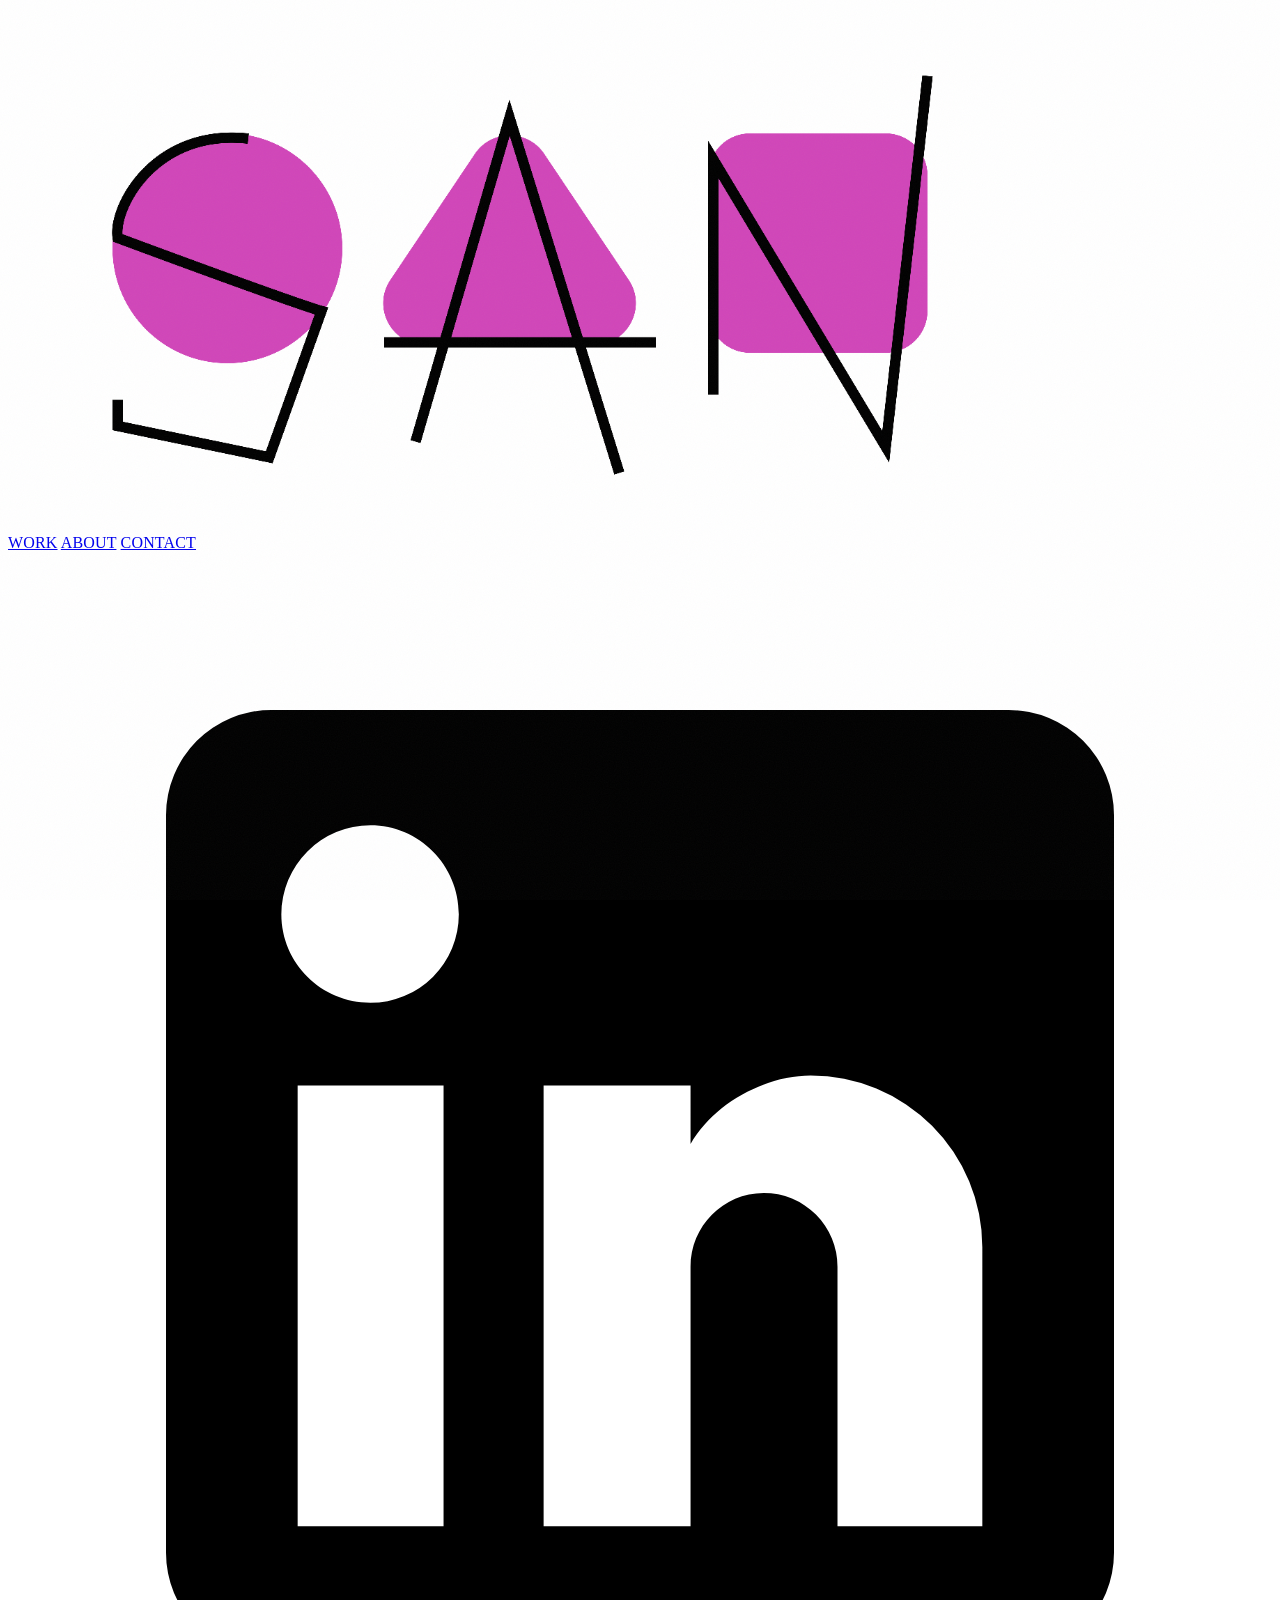
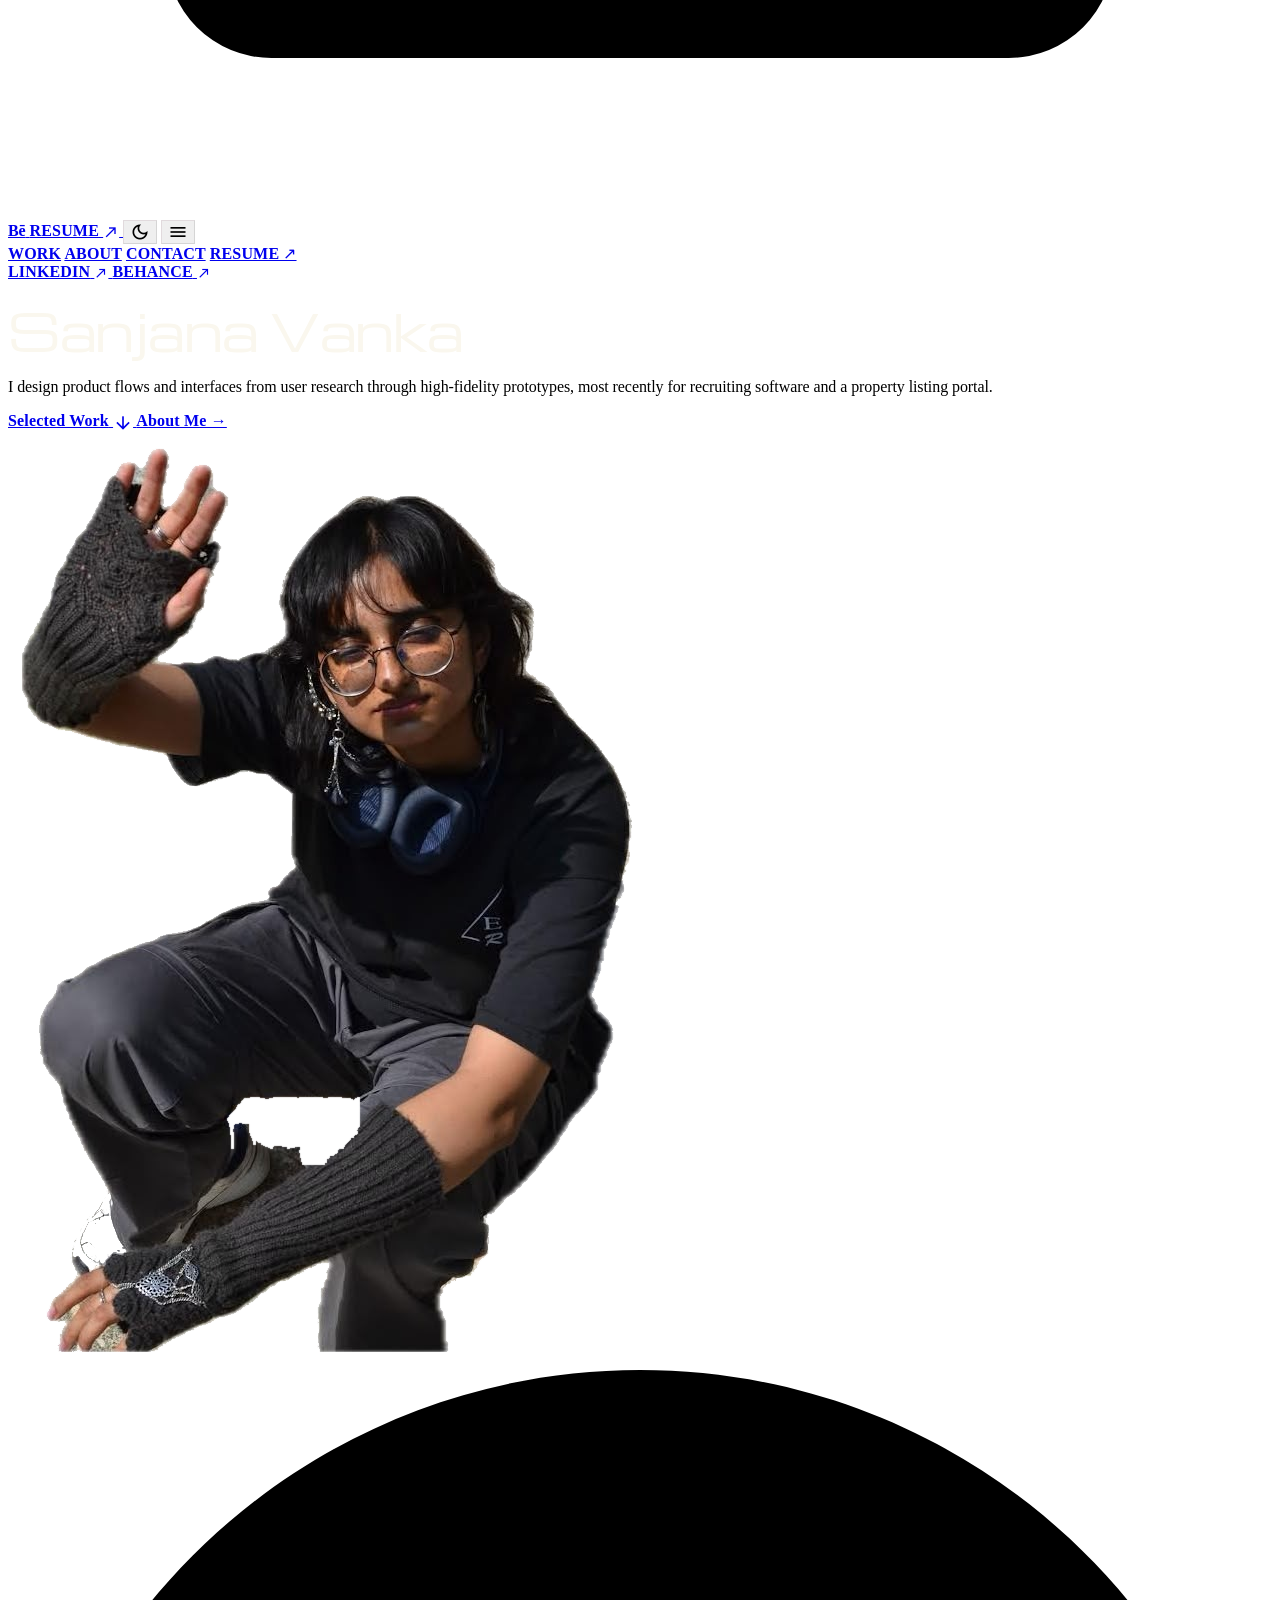
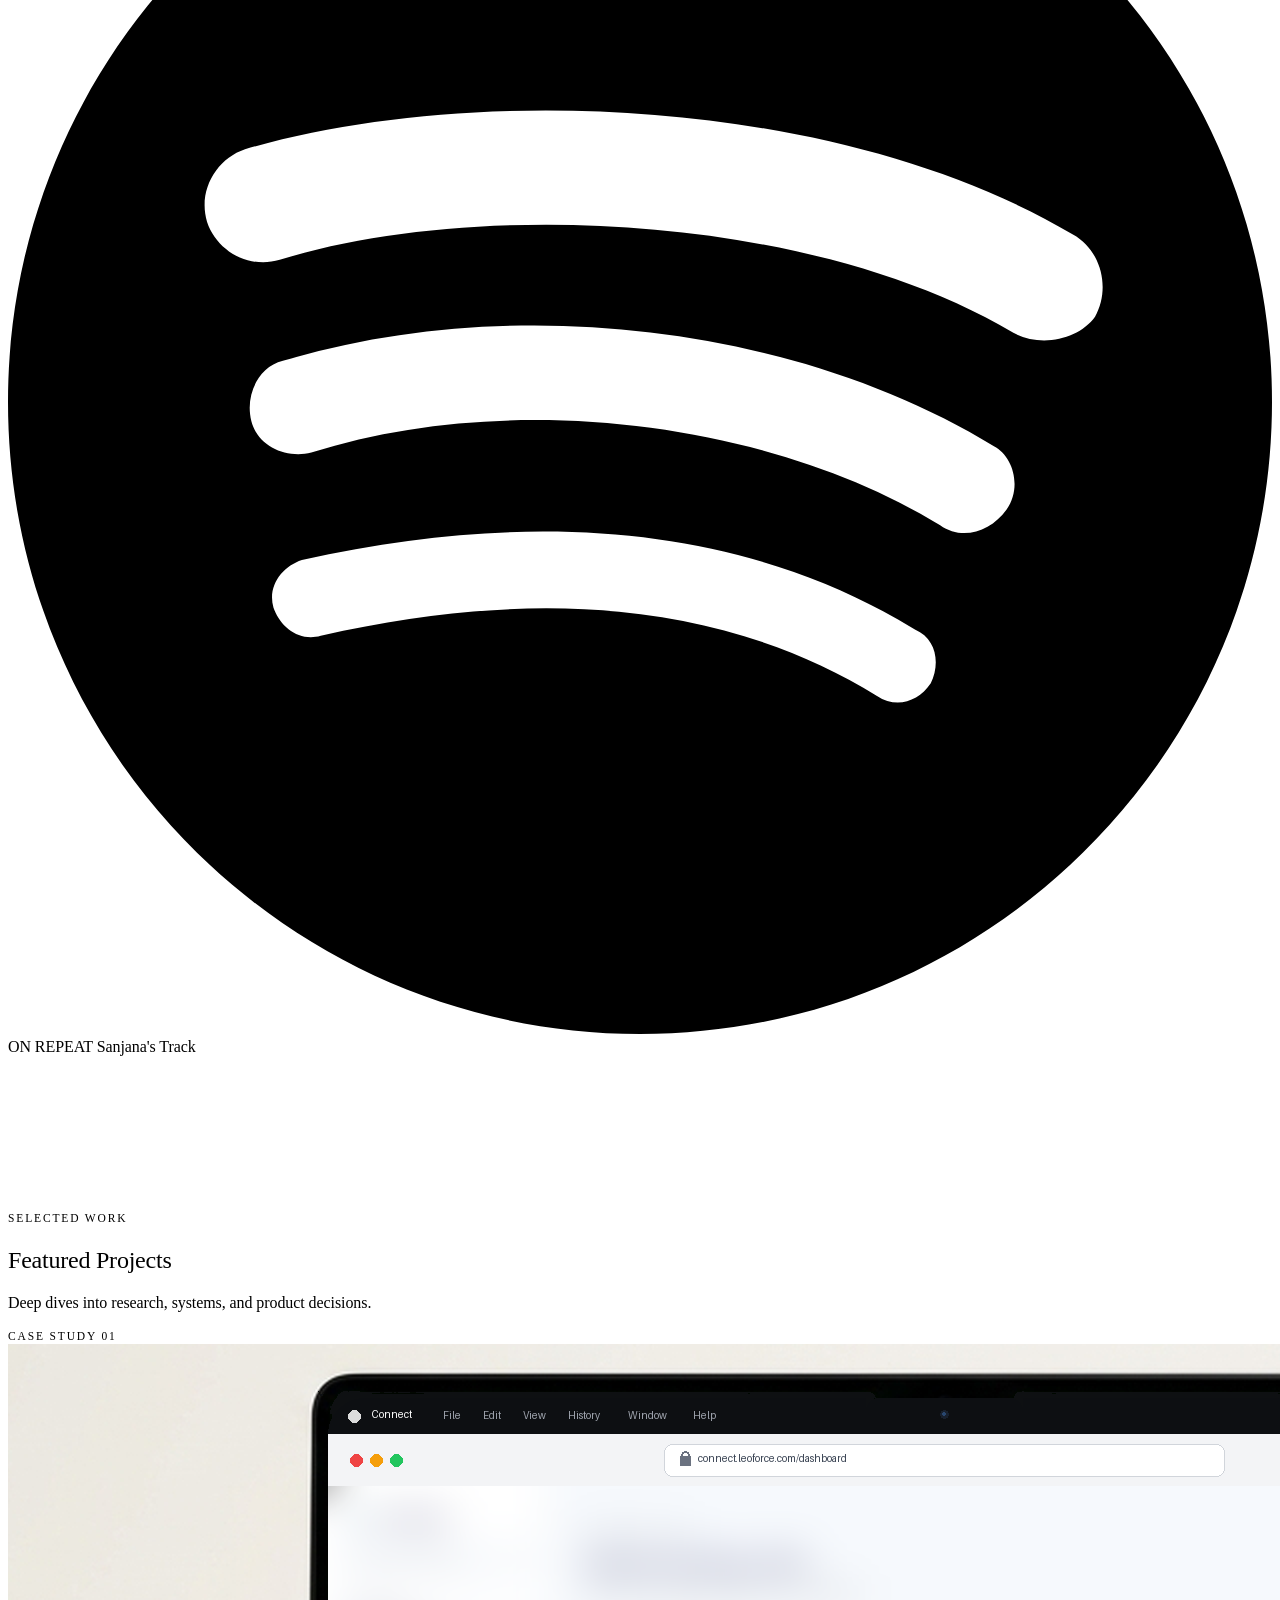
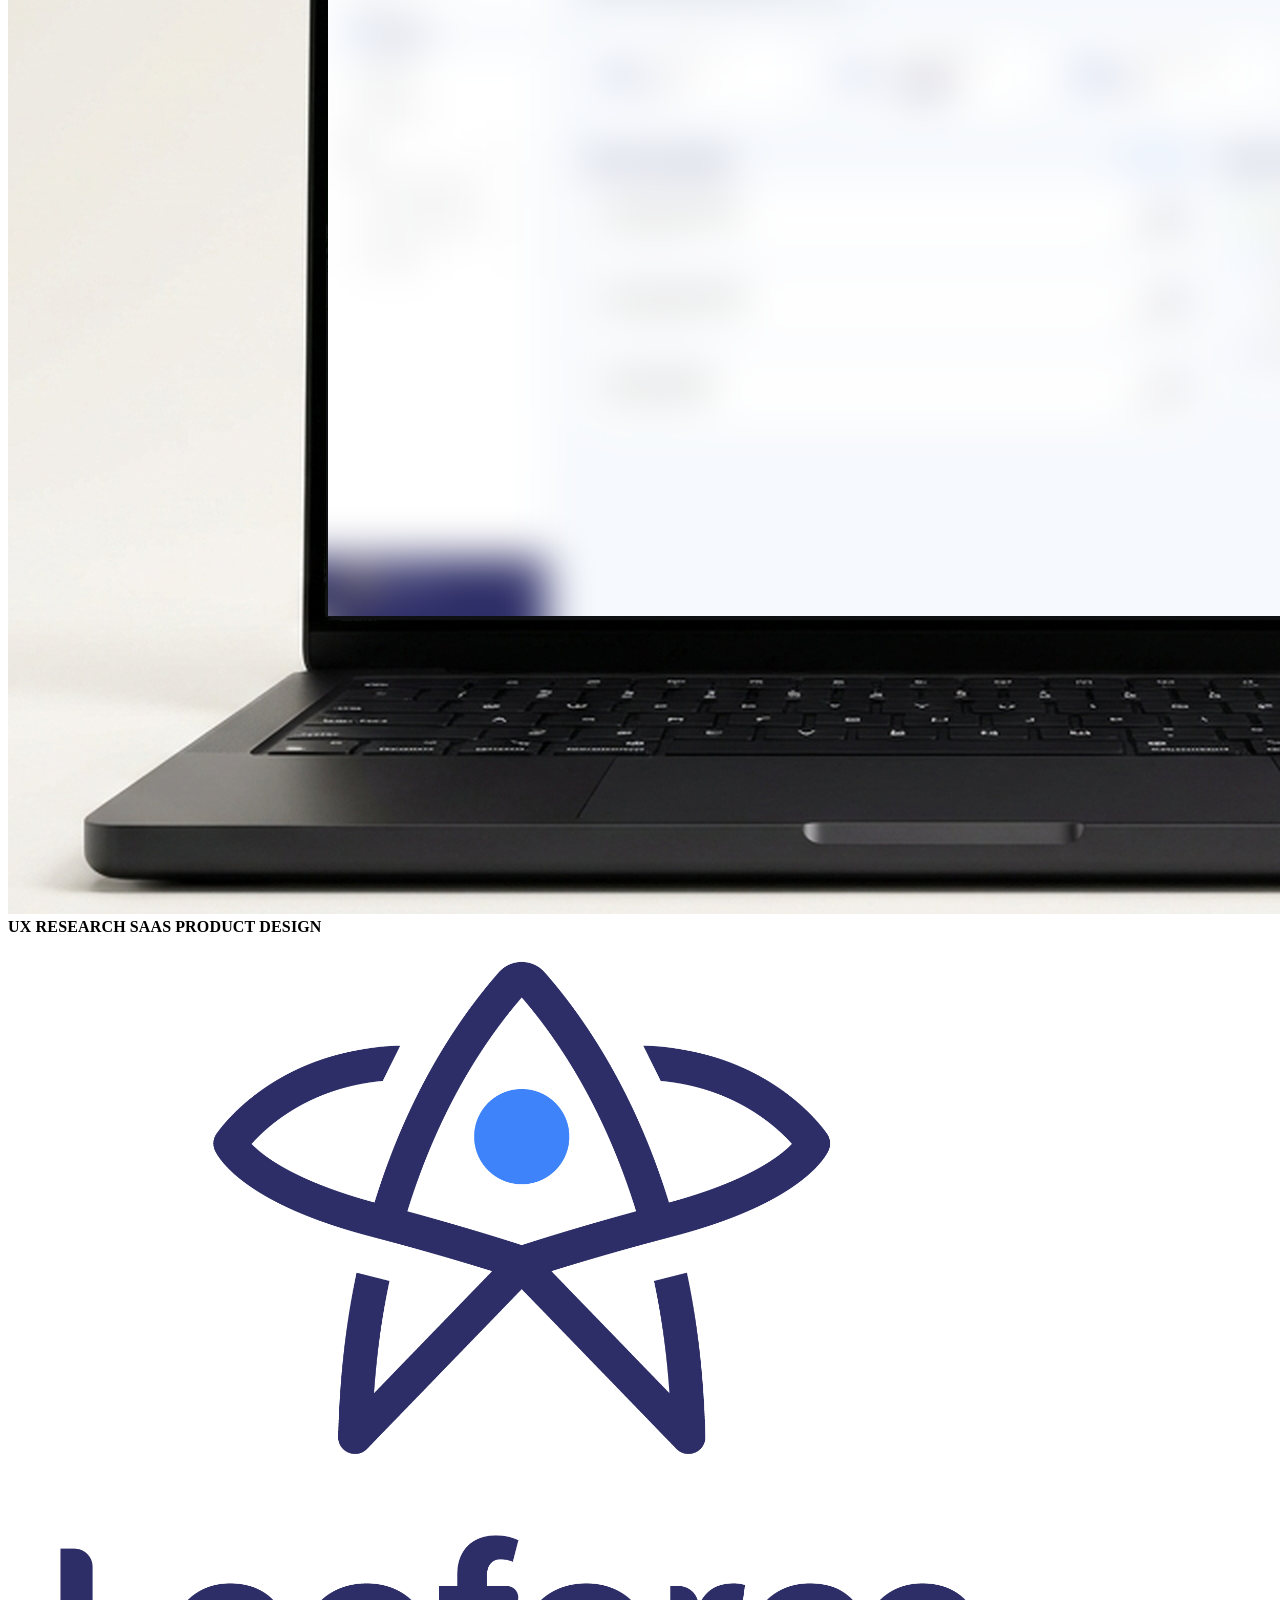
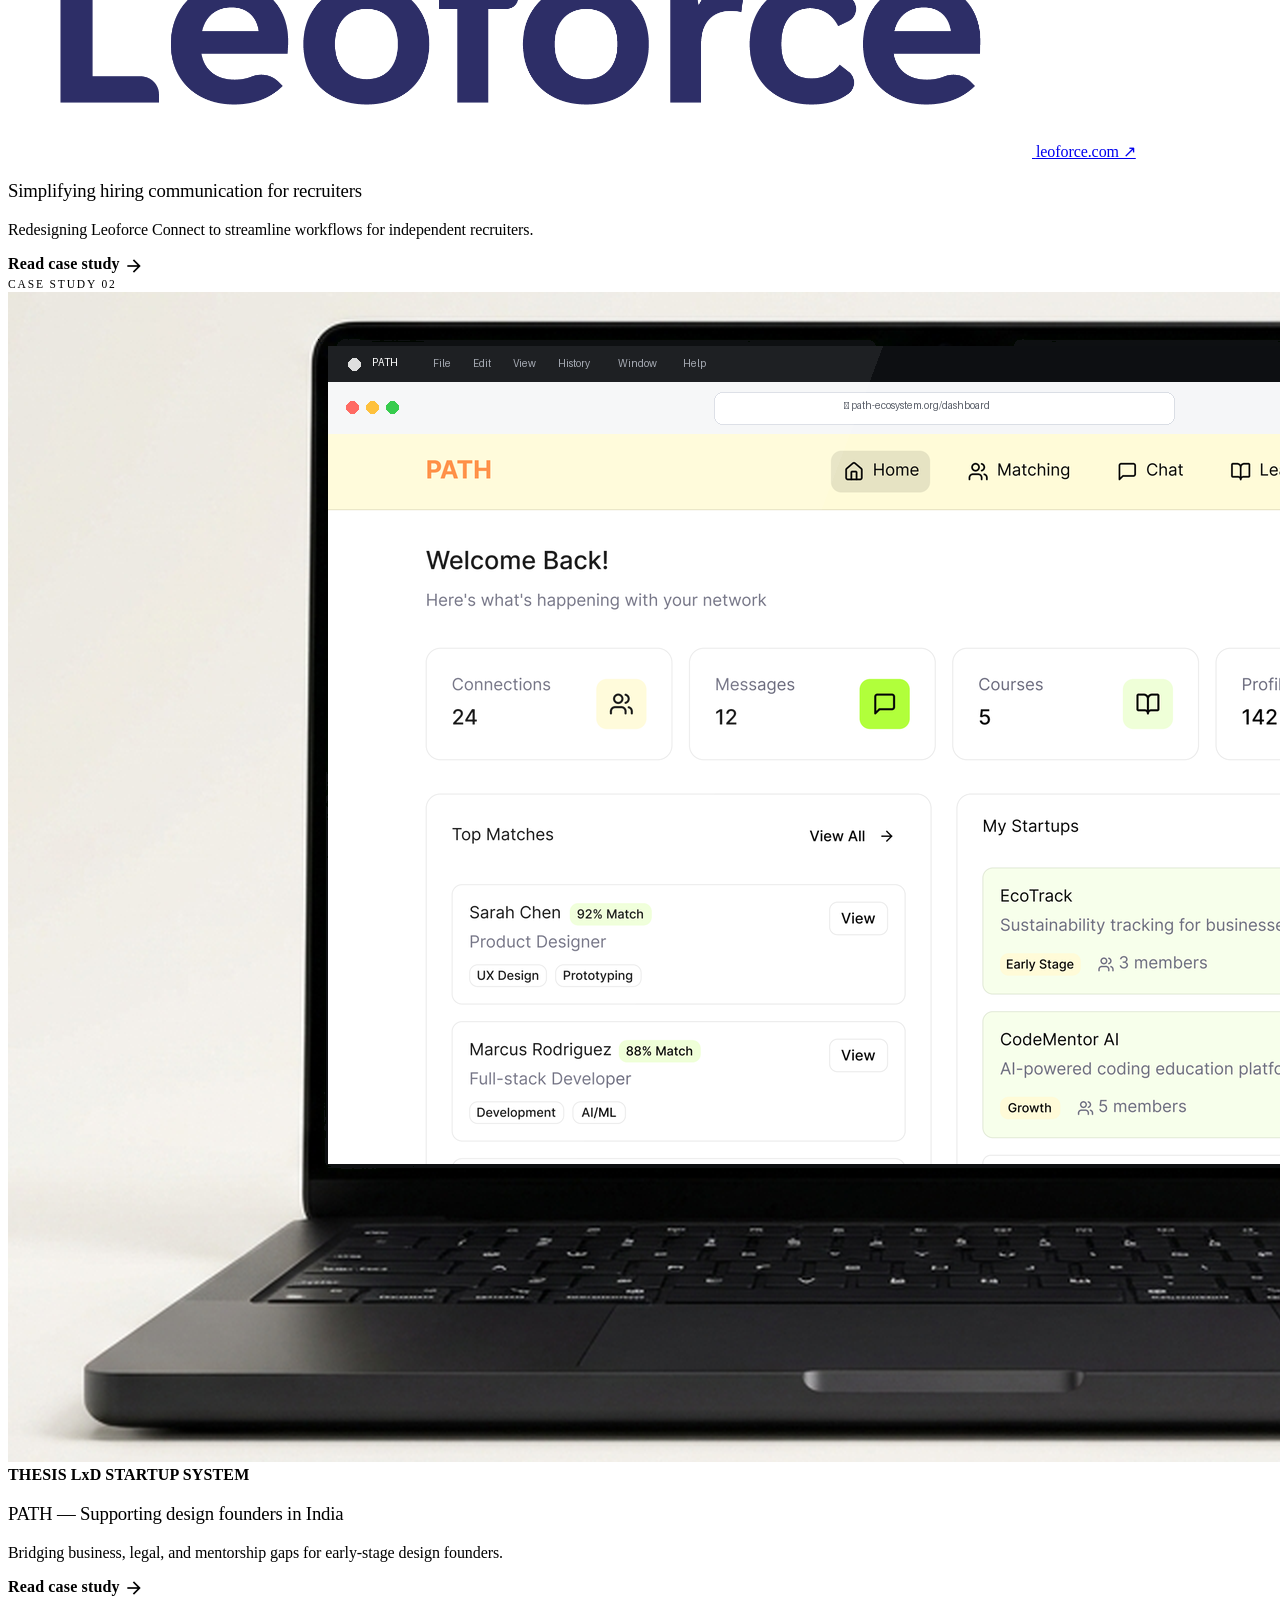
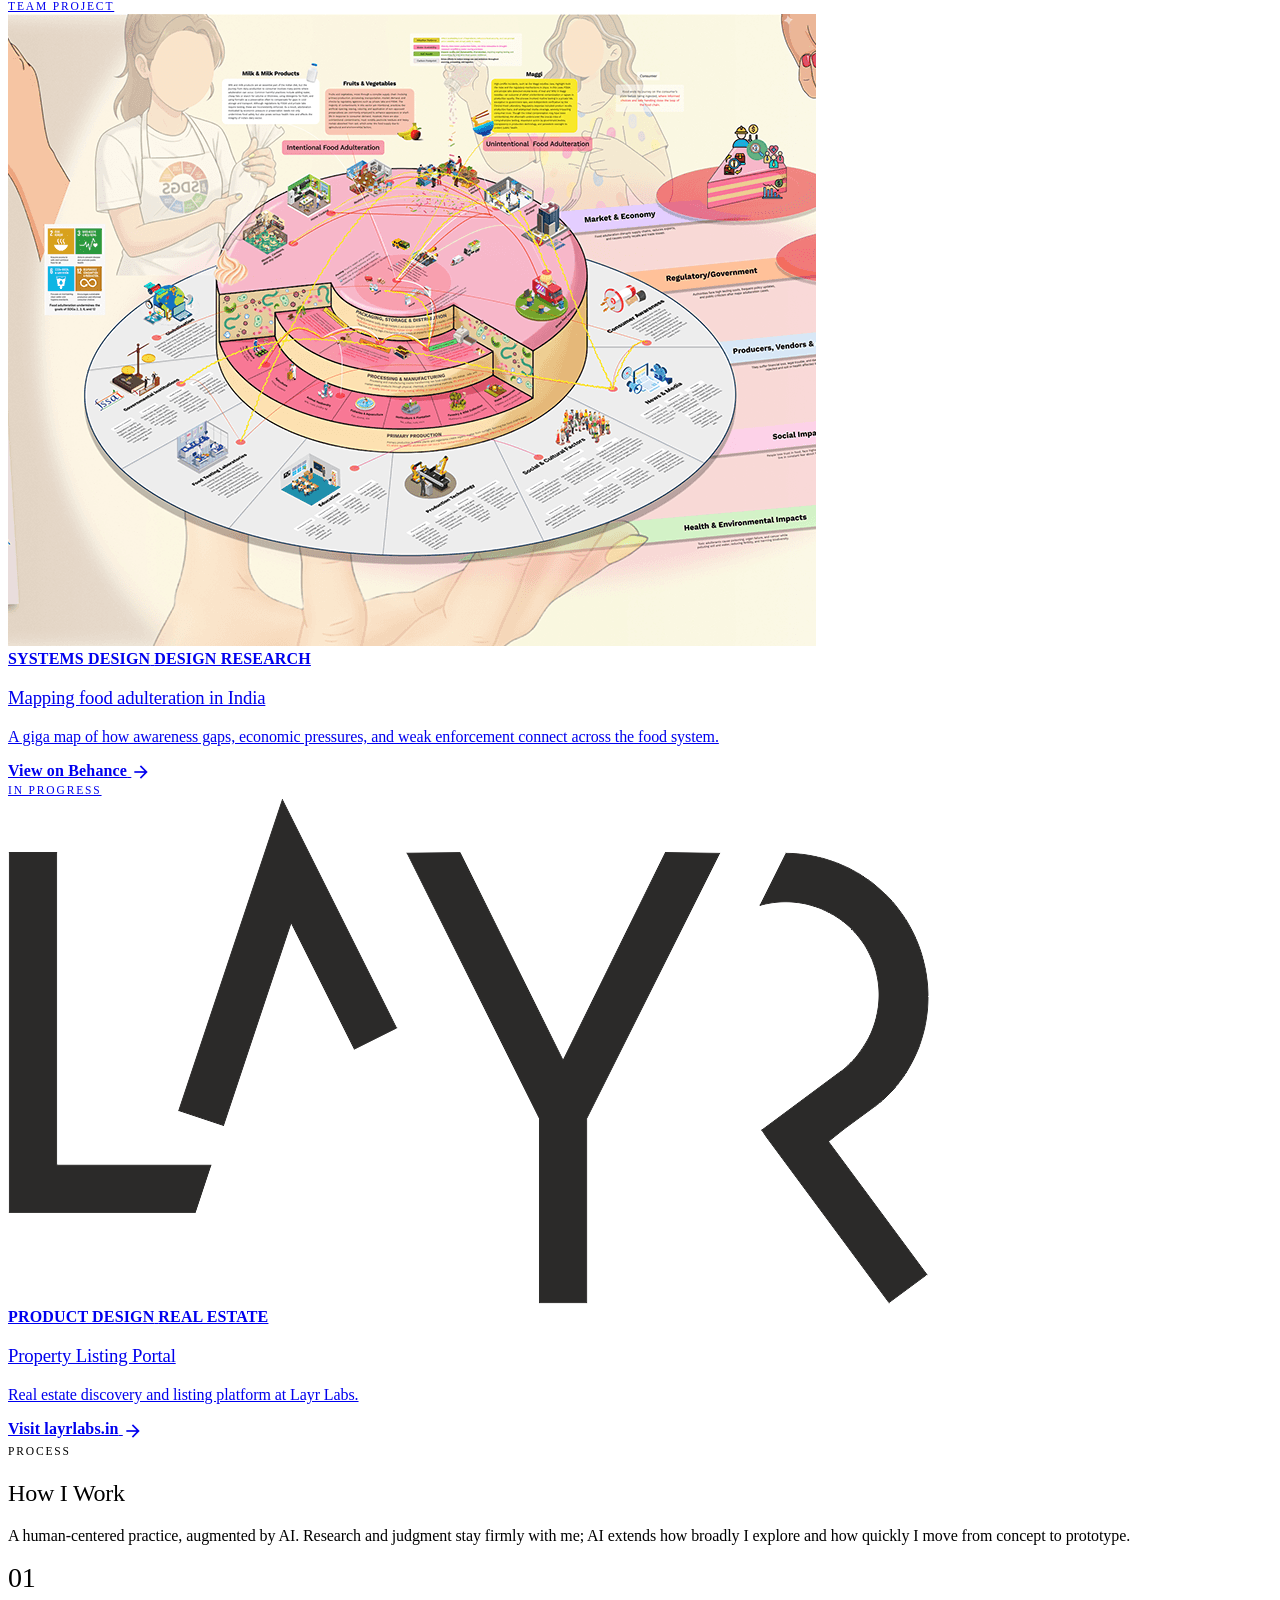
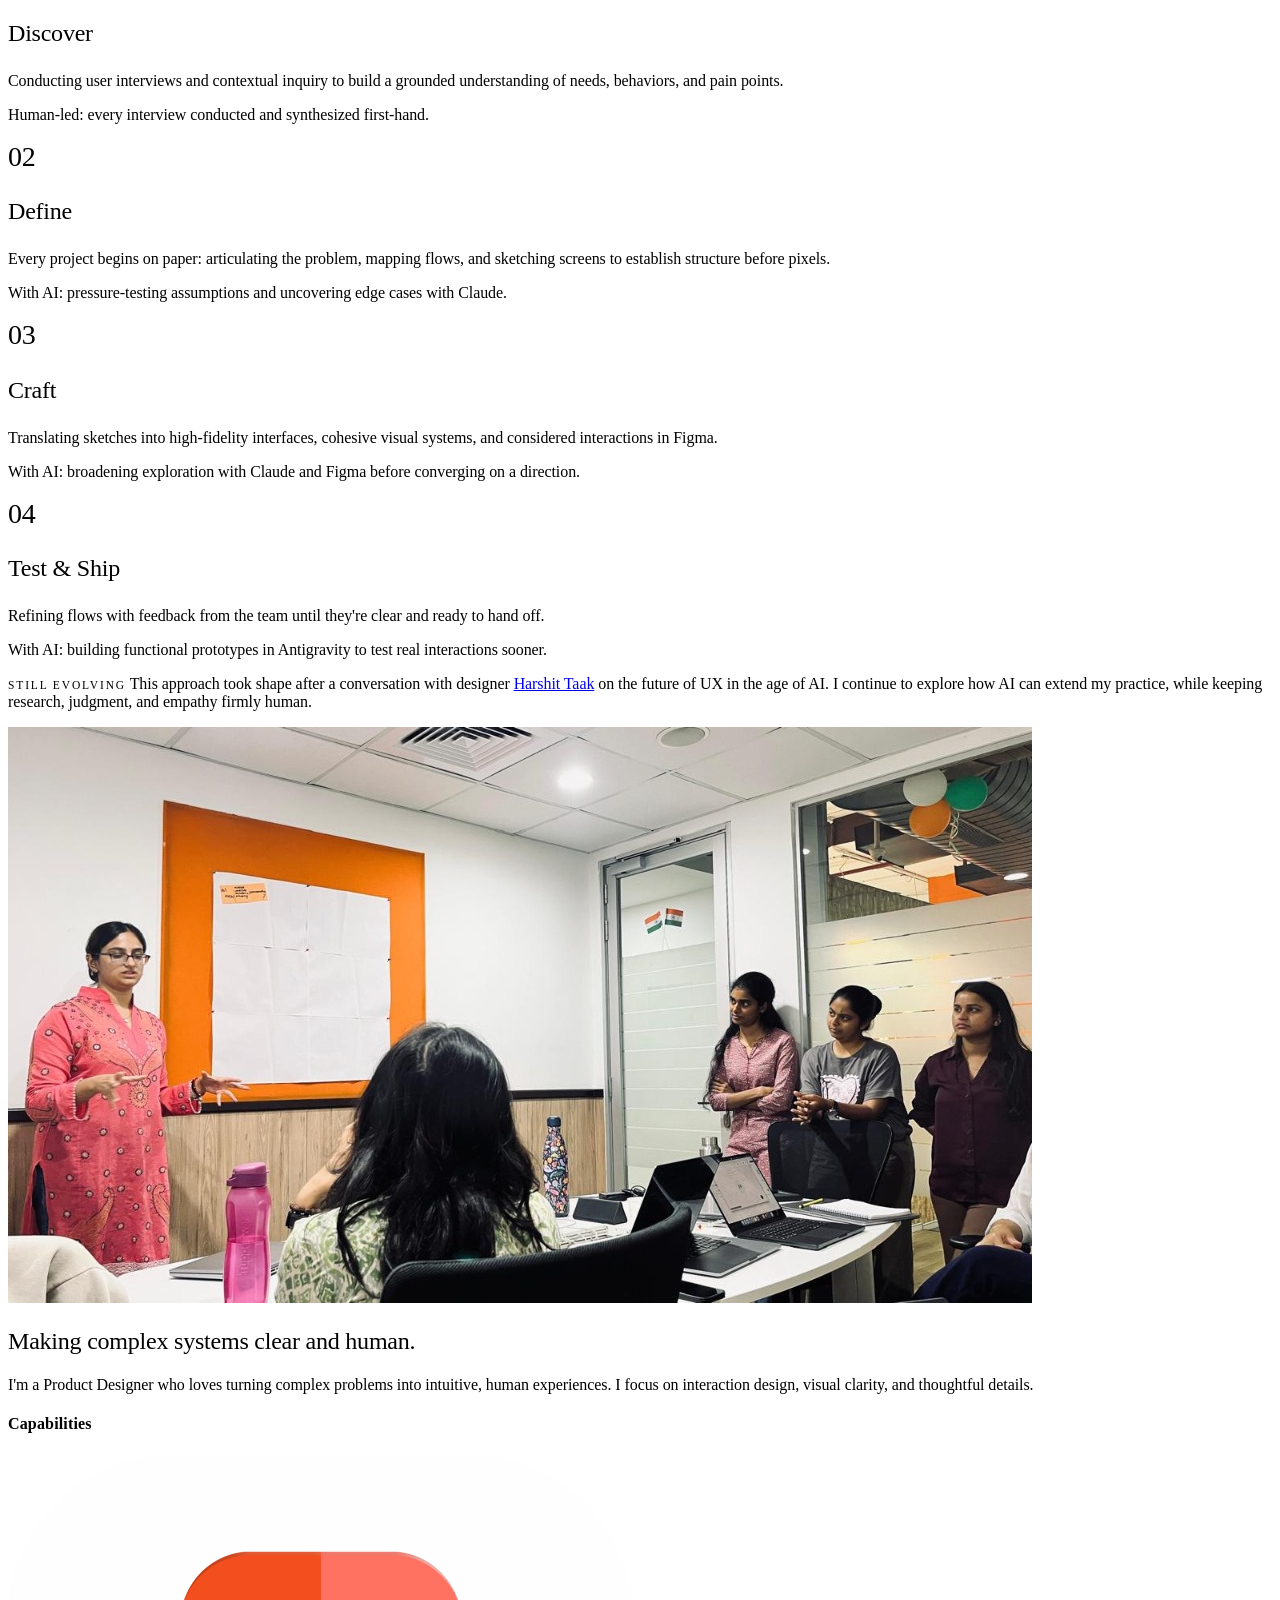
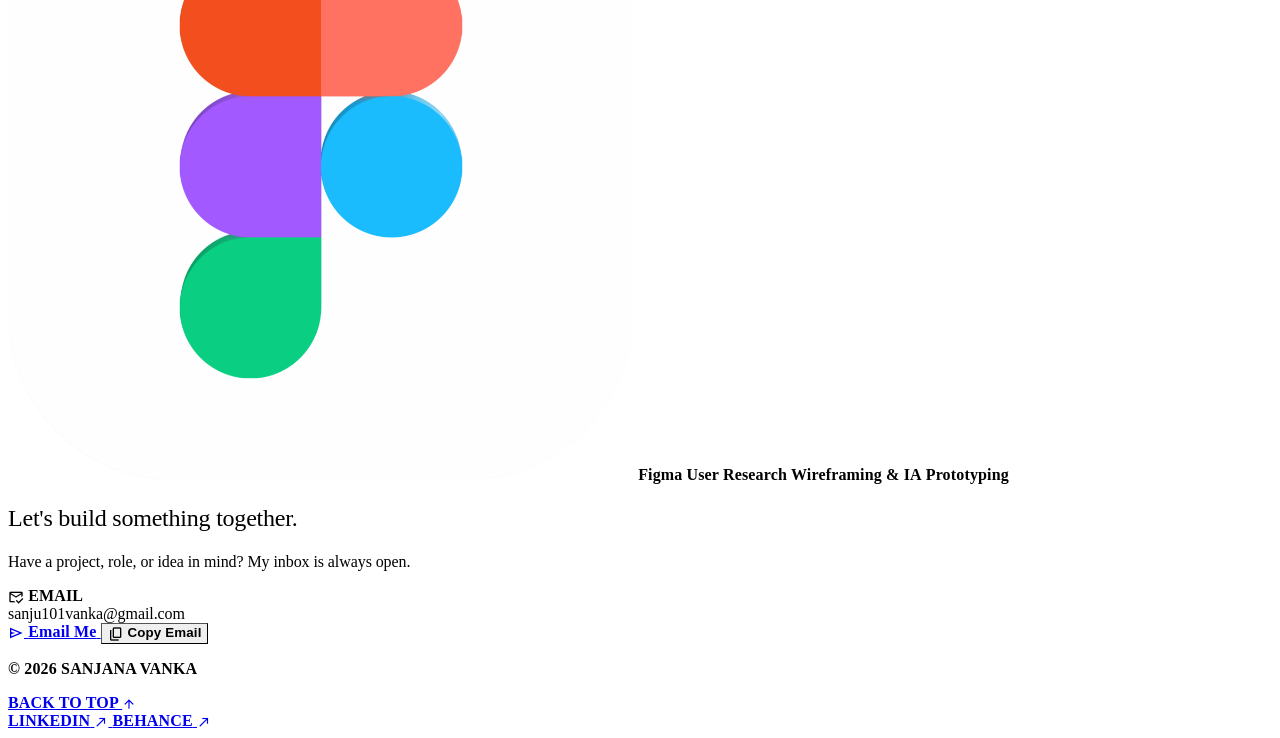
==== index.html @ 9547441b "Publish portfolio Co-Authored-By: Claude Opus 5.5 <noreply@anthropic.com>" ====
<!DOCTYPE html>
<html lang="en" class="scroll-smooth scroll-pt-24">
<head>
    <meta charset="UTF-8">
    <meta name="viewport" content="width=device-width, initial-scale=1.0">
    <title>Sanjana Vanka — UI/UX & Product Design Portfolio</title>
    <meta name="description" content="Creative UI/UX & Product Design portfolio of Sanjana Vanka. Blending human-centered systems, editorial typography, and thoughtful digital experiences.">
    
    <!-- Google Fonts -->
    <link rel="preconnect" href="https://fonts.googleapis.com">
    <link rel="preconnect" href="https://fonts.gstatic.com" crossorigin>
    <link href="https://fonts.googleapis.com/css2?family=Geist:wght@300..700&family=Geist+Mono:wght@400..600&family=Michroma&display=swap" rel="stylesheet">
    
    <!-- Tailwind CSS CDN -->
    <script src="https://cdn.tailwindcss.com"></script>
    <script>
        tailwind.config = {
            darkMode: 'class',
            theme: {
                extend: {
                    fontFamily: {
                        sans: ['Geist', 'system-ui', 'sans-serif'],
                        serif: ['"Michroma"', 'Geist', 'sans-serif'],
                        italicSerif: ['"Michroma"', 'Geist', 'sans-serif'],
                        display: ['Geist', 'system-ui', 'sans-serif'],
                        mono: ['"Geist Mono"', 'ui-monospace', 'monospace'],
                        hand: ['"Geist Mono"', 'ui-monospace', 'monospace'],
                    },
                    colors: {
                        cream: '#FAF7EE',
                        darkBg: '#180B10',
                        peony: '#FAD2E1',
                        burgundy: '#770523',
                        pistachio: '#D0D996',
                        fuchsia: '#D81A67',
                        bloodorange: '#DD4E28',
                        
                        // Semantic Aliases
                        stickypink: '#D81A67',
                        stickyyellow: '#D0D996',
                        stickyblue: '#DD4E28',
                    },
                    boxShadow: {
                        'brutal': '4px 4px 0px 0px rgba(24, 11, 16, 1)',
                        'brutal-lg': '6px 6px 0px 0px rgba(24, 11, 16, 1)',
                        'brutal-pink': '5px 5px 0px 0px #D81A67',
                        'brutal-yellow': '5px 5px 0px 0px #D0D996',
                        'brutal-dark': '4px 4px 0px 0px rgba(250, 247, 238, 0.9)',
                    }
                }
            }
        }
    </script>
    
        <!-- Google Material Design Icons (Material Symbols) -->
    <link rel="stylesheet" href="https://fonts.googleapis.com/css2?family=Material+Symbols+Outlined:opsz,wght,FILL,GRAD@20..48,100..700,0..1,-50..200" />
    <link rel="stylesheet" href="https://fonts.googleapis.com/icon?family=Material+Icons" />
    
    <!-- Custom CSS -->
    <link rel="stylesheet" href="assets/css/styles.css?v=7.2">
</head>
<body class="bg-cream dark:bg-darkBg text-slate-900 dark:text-slate-100 font-sans transition-colors duration-300 antialiased selection:bg-stickypink selection:text-white">

    <!-- Navigation Header -->
    <header class="sticky top-0 z-50 backdrop-blur-md bg-cream/90 dark:bg-darkBg/90 border-b-2 border-slate-900 dark:border-slate-700 transition-all duration-300">
        <div class="max-w-6xl mx-auto px-6 h-20 flex items-center justify-between">
            <a href="index.html" class="group flex items-center gap-3" aria-label="Sanjana Vanka Portfolio Home">
                <div class="h-12 px-3 bg-white border-2 border-slate-900 shadow-brutal dark:shadow-brutal-dark rounded-xl flex items-center justify-center transition-transform">
                    <img src="assets/images/logo.png" alt="SAN Logo — Sanjana Vanka" class="h-8 w-auto object-contain">
                </div>
            </a>

            <nav class="hidden md:flex items-center gap-8 font-display font-semibold text-sm tracking-wide">
                <a href="#work" class="nav-link hover:text-stickypink transition-colors">WORK</a>
                <a href="#about" class="nav-link hover:text-stickypink transition-colors">ABOUT</a>
                <a href="#contact" class="nav-link hover:text-stickypink transition-colors">CONTACT</a>
            </nav>

            <div class="flex items-center gap-2.5">
                <!-- Social Links -->
                <a href="https://www.linkedin.com/in/sanjana-vanka/" target="_blank" rel="noopener noreferrer" aria-label="Sanjana Vanka LinkedIn" class="w-10 h-10 rounded-xl bg-white dark:bg-slate-800 border-2 border-slate-900 dark:border-slate-700 shadow-brutal dark:shadow-brutal-dark hover:translate-x-0.5 hover:translate-y-0.5 hover:bg-[#0077b5] hover:text-white dark:hover:bg-[#0077b5] dark:hover:text-white transition-all flex items-center justify-center shrink-0" title="LinkedIn Profile">
                    <svg class="w-4 h-4 fill-current" viewBox="0 0 24 24"><path d="M19 3a2 2 0 0 1 2 2v14a2 2 0 0 1-2 2H5a2 2 0 0 1-2-2V5a2 2 0 0 1 2-2h14m-.5 15.5v-5.3a3.26 3.26 0 0 0-3.26-3.26c-.85 0-1.84.52-2.28 1.3v-1.11h-2.79v8.37h2.79v-4.93c0-.77.62-1.4 1.39-1.4a1.4 1.4 0 0 1 1.4 1.4v4.93h2.75M6.88 8.56a1.68 1.68 0 0 0 1.68-1.68c0-.93-.75-1.69-1.68-1.69a1.69 1.69 0 0 0-1.69 1.69c0 .93.76 1.68 1.69 1.68m1.39 9.94v-8.37H5.5v8.37h2.77z"/></svg>
                </a>
                <a href="https://www.behance.net/sanjanavanka1" target="_blank" rel="noopener noreferrer" aria-label="Sanjana Vanka Behance" class="w-10 h-10 rounded-xl bg-white dark:bg-slate-800 border-2 border-slate-900 dark:border-slate-700 shadow-brutal dark:shadow-brutal-dark hover:translate-x-0.5 hover:translate-y-0.5 hover:bg-[#1769ff] hover:text-white dark:hover:bg-[#1769ff] dark:hover:text-white transition-all flex items-center justify-center font-extrabold text-xs leading-none shrink-0" title="Behance Profile">
                    <span class="font-sans font-extrabold text-xs">Bē</span>
                </a>

                <!-- Resume PDF Button -->
                <a href="assets/docs/Sanjana_Vanka_Resume.pdf" target="_blank" rel="noopener noreferrer" class="hidden sm:inline-flex items-center gap-2 px-5 py-2.5 rounded-xl bg-stickypink text-slate-950 font-display font-bold text-sm border-2 border-slate-900 shadow-brutal hover:translate-x-0.5 hover:translate-y-0.5 transition-all">
                    <span>RESUME</span>
                    <span class="material-symbols-outlined w-4 h-4">north_east</span>
                </a>

                <!-- Theme Toggle (Rightmost, Moon Only) -->
                <button id="theme-toggle" aria-label="Toggle dark mode" class="w-10 h-10 rounded-xl bg-white dark:bg-slate-800 border-2 border-slate-900 dark:border-slate-700 shadow-brutal dark:shadow-brutal-dark hover:translate-x-0.5 hover:translate-y-0.5 transition-all flex items-center justify-center shrink-0">
                    <span class="material-symbols-outlined w-5 h-5">dark_mode</span>
                </button>

                <!-- Mobile Menu Button -->
                <button id="mobile-menu-toggle" aria-label="Open navigation menu" class="md:hidden p-2.5 rounded-xl bg-slate-100 dark:bg-slate-800 border-2 border-slate-900">
                    <span class="material-symbols-outlined w-5 h-5">menu</span>
                </button>
            </div>
        </div>

        <!-- Mobile Navigation Menu -->
        <div id="mobile-menu" class="hidden md:hidden border-b-2 border-slate-900 bg-cream dark:bg-darkBg px-6 py-4 space-y-3 font-display font-bold">
            <a href="#work" class="block py-2 hover:text-stickypink">WORK</a>
            <a href="#about" class="block py-2 hover:text-stickypink">ABOUT</a>
            <a href="#contact" class="block py-2 hover:text-stickypink">CONTACT</a>
            <a href="assets/docs/Sanjana_Vanka_Resume.pdf" target="_blank" rel="noopener noreferrer" class="block py-2 text-stickypink hover:underline">RESUME ↗</a>
            <div class="pt-3 border-t border-slate-300 dark:border-slate-700 flex items-center gap-4 text-xs">
                <a href="https://www.linkedin.com/in/sanjana-vanka/" target="_blank" rel="noopener noreferrer" class="hover:text-stickypink flex items-center gap-1">
                    <span>LINKEDIN</span>
                    <span class="material-symbols-outlined w-3.5 h-3.5">north_east</span>
                </a>
                <a href="https://www.behance.net/sanjanavanka1" target="_blank" rel="noopener noreferrer" class="hover:text-stickypink flex items-center gap-1">
                    <span>BEHANCE</span>
                    <span class="material-symbols-outlined w-3.5 h-3.5">north_east</span>
                </a>
            </div>
        </div>
    </header>

    <!-- Editorial Poster Hero Section (Side-by-Side Asymmetric Layout) -->
    <section class="relative bg-black text-[#FAF7EE] overflow-hidden min-h-[720px] lg:min-h-[800px] flex flex-col justify-between py-8 px-6 border-b-2 border-slate-900 shadow-2xl selection:bg-stickypink selection:text-white">
        
        <!-- Subtle Halftone Dot Pattern Background -->
        <div class="absolute inset-0 opacity-15 pointer-events-none bg-[radial-gradient(#FAF7EE_1.5px,transparent_1.5px)] [background-size:16px_16px]"></div>

        <!-- Main Content Grid (Left: Title + Description + CTAs | Right: Sanjana's Photo Cutout) -->
        <div class="max-w-6xl mx-auto w-full my-auto z-10 py-8 grid grid-cols-1 lg:grid-cols-12 gap-8 items-center">
            
            <!-- Left Column: Title + Description + Buttons (7 Cols) -->
            <div class="lg:col-span-7 space-y-5 text-left">
                
                <!-- Headline: Sanjana Vanka · Product Designer -->
                <h1 class="space-y-1 sm:space-y-2">
                    <span class="block hero-name">
                        Sanjana Vanka
                    </span>
                    <span class="block hero-role">
                        Product Designer
                    </span>
                </h1>

                <!-- Description Subtitle Below Title -->
                <p class="font-sans text-lg sm:text-xl md:text-2xl text-[#FAF7EE] font-normal leading-snug tracking-tight max-w-xl drop-shadow-md pt-1">
                    I design product flows and interfaces from user research through high-fidelity prototypes, most recently for recruiting software and a property listing portal.
                </p>

                <!-- Action Buttons -->
                <div class="pt-3 flex flex-wrap items-center gap-4">
                    <a href="#work" class="inline-flex items-center gap-2.5 px-7 py-3.5 rounded-xl bg-stickypink text-slate-950 font-display font-extrabold text-sm sm:text-base border-2 border-white shadow-brutal hover:bg-white transition-all hover:translate-x-0.5 hover:translate-y-0.5">
                        <span>Selected Work</span>
                        <span class="material-symbols-outlined w-5 h-5">arrow_downward</span>
                    </a>
                    <a href="#about" class="inline-flex items-center gap-2 px-7 py-3.5 rounded-xl bg-white text-slate-950 font-display font-extrabold text-sm sm:text-base border-2 border-white shadow-brutal hover:bg-stickyyellow transition-all hover:translate-x-0.5 hover:translate-y-0.5">
                        <span>About Me →</span>
                    </a>
                </div>
            </div>

            <!-- Right Column: Sanjana Photo Cutout & Spotify Badge (5 Cols) -->
            <div class="lg:col-span-5 relative flex items-center justify-center lg:justify-end">
                <!-- Sanjana Photo Cutout on the Right Side -->
                <div class="relative group">
                    <img src="assets/images/sanjana-cutout.png?v=2" alt="Sanjana Vanka" class="h-[340px] sm:h-[440px] md:h-[500px] lg:h-[540px] w-auto object-contain drop-shadow-[0_25px_60px_rgba(0,0,0,0.95)] group-hover:scale-105 transition-transform duration-500">
                    
                    <!-- Floating Interactive Spotify Embed Player -->
                    <div class="absolute -bottom-6 left-1/2 -translate-x-1/2 sm:translate-x-0 sm:-left-6 lg:-left-10 sm:bottom-0 z-30 w-[290px] sm:w-[330px] rounded-2xl bg-[#121212]/95 border-2 border-slate-900 shadow-brutal-dark backdrop-blur-md transform transition-all duration-300 overflow-hidden">
                        <div class="flex items-center justify-between px-3 py-1.5 bg-[#181818] border-b border-slate-800 text-[11px] font-mono">
                            <span class="flex items-center gap-1.5 text-[#1DB954] font-bold">
                                <svg class="w-3.5 h-3.5 fill-current" viewBox="0 0 24 24">
                                    <path d="M12 0C5.376 0 0 5.376 0 12s5.376 12 12 12 12-5.376 12-12S18.624 0 12 0zm5.521 17.34c-.24.359-.66.48-1.021.24-2.82-1.74-6.36-2.101-10.561-1.141-.418.122-.779-.179-.899-.539-.12-.421.18-.78.54-.9 4.56-1.021 8.52-.6 11.64 1.32.42.18.48.66.301 1.02zm1.44-3.3c-.301.42-.841.6-1.262.3-3.239-1.98-8.159-2.58-11.939-1.38-.479.12-1.02-.12-1.14-.6-.12-.48.12-1.021.6-1.141 C9.6 9.9 15 10.561 18.72 12.84c.361.181.54.78.241 1.2zm.12-3.36C15.24 8.4 8.82 8.16 5.16 9.301c-.6.18-1.2-.18-1.38-.72-.18-.6.18-1.2.72-1.38 4.26-1.26 11.28-1.02 15.72 1.62.54.3.72 1.02.42 1.56-.3.42-1.02.6-1.56.3z"/>
                                </svg>
                                ON REPEAT
                            </span>
                            <span class="text-[10px] text-slate-400 font-sans font-medium">Sanjana's Track</span>
                        </div>
                        <iframe style="border-radius:0 0 14px 14px; display:block;" src="https://open.spotify.com/embed/track/1ChulFMnwxoD74Me8eX2TU?utm_source=generator&theme=0" width="100%" height="152" frameBorder="0" allowfullscreen="" allow="autoplay; clipboard-write; encrypted-media; fullscreen; picture-in-picture" loading="lazy"></iframe>
                    </div>
                </div>
            </div>

        </div>

    </section>

    <!-- Featured Case Studies Showcase -->
    <section id="work" class="py-24 lg:py-32 px-6 max-w-6xl mx-auto">
        
        <div class="flex flex-col md:flex-row md:items-end justify-between mb-16 gap-6 border-b-2 border-slate-900 dark:border-slate-700 pb-8">
            <div>
                <span class="font-hand text-2xl text-stickypink font-bold tracking-wide block">Selected Work</span>
                <h2 class="font-serif text-4xl sm:text-5xl font-bold text-slate-900 dark:text-white mt-1">Featured Projects</h2>
            </div>
            <p class="text-slate-600 dark:text-slate-400 font-medium text-sm max-w-md">
                Deep dives into research, systems, and product decisions.
            </p>
        </div>

        <div class="grid grid-cols-1 lg:grid-cols-2 gap-10">
            
            <!-- Case Study 01 Card -->
            <article onclick="handleCaseStudyCardClick(event, 'case-studies/case-study-1.html')" onkeydown="if((event.key==='Enter'||event.key===' ')&&!event.target.closest('a, button')){event.preventDefault(); window.location.href='case-studies/case-study-1.html';}" role="link" tabindex="0" class="group bg-white dark:bg-slate-900 rounded-3xl overflow-hidden border-2 border-slate-900 shadow-brutal-lg dark:shadow-brutal-dark hover:-translate-y-1 hover:border-stickypink hover:shadow-brutal-pink dark:hover:shadow-brutal-pink transition-all duration-300 flex flex-col relative cursor-pointer focus:outline-none focus:ring-4 focus:ring-stickypink">
                
                <!-- Sticky Badge Decorator -->
                <div class="absolute top-4 right-4 z-10 bg-stickypink text-slate-950 font-hand font-bold text-base px-3 py-1 rounded-md border-2 border-slate-900 shadow-brutal">
                    Case Study 01
                </div>

                <div class="relative aspect-[16/10] bg-slate-100 dark:bg-slate-950 border-b-2 border-slate-900 overflow-hidden">
                    <img src="assets/images/connect-laptop-mockup.png?v=3" alt="Leoforce Connect 2.0 Dashboard Interface on MacBook Pro" class="w-full h-full object-cover object-top group-hover:scale-105 transition-transform duration-500">
                </div>

                <div class="p-8 flex-1 flex flex-col justify-between">
                    <div>
                        <div class="flex flex-wrap items-center justify-between gap-2 mb-5">
                            <div class="flex flex-wrap gap-2">
                                <span class="px-3 py-1 rounded-md text-xs font-display font-bold bg-slate-100 dark:bg-slate-800 border border-slate-900 text-slate-900 dark:text-white">UX RESEARCH</span>
                                <span class="px-3 py-1 rounded-md text-xs font-display font-bold bg-stickyyellow border border-slate-900 text-slate-950">SAAS</span>
                                <span class="px-3 py-1 rounded-md text-xs font-display font-bold bg-stickyblue border border-slate-900 text-slate-950">PRODUCT DESIGN</span>
                            </div>
                            <a href="https://leoforce.com" target="_blank" rel="noopener noreferrer" class="inline-flex items-center gap-1.5 px-2.5 py-1 bg-white dark:bg-slate-800 rounded-lg border border-slate-300 dark:border-slate-700 text-xs font-mono font-bold text-slate-700 dark:text-slate-300 hover:border-stickypink hover:text-stickypink transition-all shadow-sm group/leocard" title="Visit Leoforce official site (leoforce.com)">
                                <img src="assets/images/leoforce-logo.png" alt="Leoforce Logo" class="h-3.5 w-auto object-contain">
                                <span class="group-hover/leocard:text-stickypink transition-colors">leoforce.com ↗</span>
                            </a>
                        </div>

                        <h3 class="font-serif text-3xl font-bold text-slate-900 dark:text-white group-hover:text-stickypink transition-colors mb-4">
                            Simplifying hiring communication for recruiters
                        </h3>

                        <p class="text-slate-600 dark:text-slate-300 text-base leading-relaxed font-normal">
                            Redesigning Leoforce Connect to streamline workflows for independent recruiters.
                        </p>
                    </div>
                    <div class="mt-8 pt-5 border-t border-slate-200 dark:border-slate-800 flex items-center justify-between font-display font-bold text-sm">
                        <span class="text-slate-900 dark:text-white group-hover:text-stickypink transition-colors">Read case study</span>
                        <span class="w-10 h-10 rounded-full border-2 border-slate-900 dark:border-slate-600 flex items-center justify-center text-slate-900 dark:text-white group-hover:bg-stickypink group-hover:text-slate-950 group-hover:border-slate-900 transition-all duration-300" aria-hidden="true">
                            <span class="material-symbols-outlined w-5 h-5 group-hover:-rotate-45 transition-transform duration-300">arrow_forward</span>
                        </span>
                    </div>
                </div>
            </article>

            <!-- Case Study 02 Card — PATH -->
            <article onclick="handleCaseStudyCardClick(event, 'case-studies/case-study-2.html')" onkeydown="if((event.key==='Enter'||event.key===' ')&&!event.target.closest('a, button')){event.preventDefault(); window.location.href='case-studies/case-study-2.html';}" role="link" tabindex="0" class="group bg-white dark:bg-slate-900 rounded-3xl overflow-hidden border-2 border-slate-900 shadow-brutal-lg dark:shadow-brutal-dark hover:-translate-y-1 hover:border-stickypink hover:shadow-brutal-pink dark:hover:shadow-brutal-pink transition-all duration-300 flex flex-col relative cursor-pointer focus:outline-none focus:ring-4 focus:ring-stickypink">
                
                <!-- Sticky Badge Decorator -->
                <div class="absolute top-4 right-4 z-10 bg-stickyyellow text-slate-950 font-hand font-bold text-base px-3 py-1 rounded-md border-2 border-slate-900 shadow-brutal">
                    Case Study 02
                </div>

                <div class="relative aspect-[16/10] bg-slate-100 dark:bg-slate-950 border-b-2 border-slate-900 overflow-hidden">
                    <img src="assets/images/path-laptop-mockup.png?v=2" alt="PATH Startup Ecosystem Platform on MacBook Pro" class="w-full h-full object-cover object-top group-hover:scale-105 transition-transform duration-500">
                </div>

                <div class="p-8 flex-1 flex flex-col justify-between">
                    <div>
                        <div class="flex flex-wrap gap-2 mb-5">
                            <span class="px-3 py-1 rounded-md text-xs font-display font-bold bg-stickypink text-slate-950 border border-slate-900">THESIS</span>
                            <span class="px-3 py-1 rounded-md text-xs font-display font-bold bg-stickyyellow border border-slate-900 text-slate-950">LxD</span>
                            <span class="px-3 py-1 rounded-md text-xs font-display font-bold bg-stickyblue border border-slate-900 text-slate-950">STARTUP SYSTEM</span>
                        </div>

                        <h3 class="font-serif text-3xl font-bold text-slate-900 dark:text-white group-hover:text-stickypink transition-colors mb-4">
                            PATH — Supporting design founders in India
                        </h3>

                        <p class="text-slate-600 dark:text-slate-300 text-base leading-relaxed font-normal">
                            Bridging business, legal, and mentorship gaps for early-stage design founders.
                        </p>
                    </div>
                    <div class="mt-8 pt-5 border-t border-slate-200 dark:border-slate-800 flex items-center justify-between font-display font-bold text-sm">
                        <span class="text-slate-900 dark:text-white group-hover:text-stickypink transition-colors">Read case study</span>
                        <span class="w-10 h-10 rounded-full border-2 border-slate-900 dark:border-slate-600 flex items-center justify-center text-slate-900 dark:text-white group-hover:bg-stickypink group-hover:text-slate-950 group-hover:border-slate-900 transition-all duration-300" aria-hidden="true">
                            <span class="material-symbols-outlined w-5 h-5 group-hover:-rotate-45 transition-transform duration-300">arrow_forward</span>
                        </span>
                    </div>
                </div>
            </article>

            <!-- Team Project Card: Food Adulteration (links out to Behance) -->
            <a href="https://www.behance.net/gallery/240580489/System-Design-Food-Adulteration" target="_blank" rel="noopener noreferrer" aria-label="View the food adulteration project on Behance" class="group bg-white dark:bg-slate-900 rounded-3xl overflow-hidden border-2 border-slate-900 shadow-brutal-lg dark:shadow-brutal-dark hover:-translate-y-1 hover:border-stickypink hover:shadow-brutal-pink dark:hover:shadow-brutal-pink transition-all duration-300 flex flex-col relative cursor-pointer focus:outline-none focus:ring-4 focus:ring-stickypink">

                <div class="absolute top-4 right-4 z-10 bg-stickyblue text-slate-950 font-hand font-bold text-base px-3 py-1 rounded-md border-2 border-slate-900 shadow-brutal">
                    Team Project
                </div>

                <div class="relative aspect-[16/10] bg-slate-100 dark:bg-slate-950 border-b-2 border-slate-900 overflow-hidden">
                    <img src="assets/images/food-adulteration-cover.png" alt="Giga map of stakeholders in India's food adulteration system" loading="lazy" class="w-full h-full object-cover group-hover:scale-105 transition-transform duration-500">
                </div>

                <div class="p-8 flex-1 flex flex-col justify-between">
                    <div>
                        <div class="flex flex-wrap gap-2 mb-5">
                            <span class="px-3 py-1 rounded-md text-xs font-display font-bold bg-stickypink border border-slate-900 text-slate-950">SYSTEMS DESIGN</span>
                            <span class="px-3 py-1 rounded-md text-xs font-display font-bold bg-stickyyellow border border-slate-900 text-slate-950">DESIGN RESEARCH</span>
                        </div>

                        <h3 class="font-serif text-3xl font-bold text-slate-900 dark:text-white group-hover:text-stickypink transition-colors mb-4">
                            Mapping food adulteration in India
                        </h3>

                        <p class="text-slate-600 dark:text-slate-300 text-base leading-relaxed font-normal">
                            A giga map of how awareness gaps, economic pressures, and weak enforcement connect across the food system.
                        </p>
                    </div>
                    <div class="mt-8 pt-5 border-t border-slate-200 dark:border-slate-800 flex items-center justify-between font-display font-bold text-sm">
                        <span class="text-slate-900 dark:text-white group-hover:text-stickypink transition-colors">View on Behance</span>
                        <span class="w-10 h-10 rounded-full border-2 border-slate-900 dark:border-slate-600 flex items-center justify-center text-slate-900 dark:text-white group-hover:bg-stickypink group-hover:text-slate-950 group-hover:border-slate-900 transition-all duration-300" aria-hidden="true">
                            <span class="material-symbols-outlined w-5 h-5 -rotate-45 transition-transform duration-300">arrow_forward</span>
                        </span>
                    </div>
                </div>
            </a>

            <!-- Current Work Card: Layr Labs (links out to Layr Labs) -->
            <a href="https://www.layrlabs.in" target="_blank" rel="noopener noreferrer" aria-label="Visit Layr Labs" class="group bg-white dark:bg-slate-900 rounded-3xl overflow-hidden border-2 border-slate-900 shadow-brutal-lg dark:shadow-brutal-dark hover:-translate-y-1 hover:border-stickypink hover:shadow-brutal-pink dark:hover:shadow-brutal-pink transition-all duration-300 flex flex-col relative cursor-pointer focus:outline-none focus:ring-4 focus:ring-stickypink">

                <div class="absolute top-4 right-4 z-10 bg-stickyyellow text-slate-950 font-hand font-bold text-base px-3 py-1 rounded-md border-2 border-slate-900 shadow-brutal">
                    In Progress
                </div>

                <div class="relative aspect-[16/10] bg-slate-100 dark:bg-slate-950 border-b-2 border-slate-900 overflow-hidden">
                    <div class="w-full h-full bg-[#FAF7F0] flex items-center justify-center"><img src="assets/images/layr-logo.png" alt="LAYR Labs logo" loading="lazy" class="w-2/5 max-w-[220px] h-auto object-contain group-hover:scale-105 transition-transform duration-500"></div>
                </div>

                <div class="p-8 flex-1 flex flex-col justify-between">
                    <div>
                        <div class="flex flex-wrap gap-2 mb-5">
                            <span class="px-3 py-1 rounded-md text-xs font-display font-bold bg-stickypink border border-slate-900 text-slate-950">PRODUCT DESIGN</span>
                            <span class="px-3 py-1 rounded-md text-xs font-display font-bold bg-stickyblue border border-slate-900 text-slate-950">REAL ESTATE</span>
                        </div>

                        <h3 class="font-serif text-3xl font-bold text-slate-900 dark:text-white group-hover:text-stickypink transition-colors mb-4">
                            Property Listing Portal
                        </h3>

                        <p class="text-slate-600 dark:text-slate-300 text-base leading-relaxed font-normal">
                            Real estate discovery and listing platform at Layr Labs.
                        </p>
                    </div>
                    <div class="mt-8 pt-5 border-t border-slate-200 dark:border-slate-800 flex items-center justify-between font-display font-bold text-sm">
                        <span class="text-slate-900 dark:text-white group-hover:text-stickypink transition-colors">Visit layrlabs.in</span>
                        <span class="w-10 h-10 rounded-full border-2 border-slate-900 dark:border-slate-600 flex items-center justify-center text-slate-900 dark:text-white group-hover:bg-stickypink group-hover:text-slate-950 group-hover:border-slate-900 transition-all duration-300" aria-hidden="true">
                            <span class="material-symbols-outlined w-5 h-5 -rotate-45 transition-transform duration-300">arrow_forward</span>
                        </span>
                    </div>
                </div>
            </a>

        </div>
    </section>

    <!-- Design Process / Philosophy -->
    <section id="process" class="py-24 lg:py-32 bg-slate-900 text-white border-y-2 border-slate-900 px-6 relative overflow-hidden">
        <div class="max-w-6xl mx-auto relative z-10">
            <div class="text-center max-w-2xl mx-auto mb-16">
                <span class="font-hand text-2xl text-stickyyellow font-bold tracking-wide">Process</span>
                <h2 class="font-serif text-4xl sm:text-5xl font-bold mt-1 text-white">How I Work</h2>
                <p class="text-slate-400 text-sm mt-3 font-sans">
                    A human-centered practice, augmented by AI. Research and judgment stay firmly with me; AI extends how broadly I explore and how quickly I move from concept to prototype.
                </p>
            </div>

            <div class="grid grid-cols-1 sm:grid-cols-2 lg:grid-cols-4 gap-6">

                <div class="bg-slate-800 p-8 rounded-2xl border-2 border-slate-700 shadow-brutal-dark relative flex flex-col hover:-translate-y-1 hover:border-slate-500 transition-all duration-500">
                    <div class="w-12 h-12 rounded-xl bg-stickypink text-slate-950 font-serif font-bold text-2xl flex items-center justify-center mb-6 border-2 border-white">
                        01
                    </div>
                    <h3 class="font-serif font-bold text-xl mb-3 text-white">Discover</h3>
                    <p class="text-slate-300 text-sm leading-relaxed font-sans">
                        Conducting user interviews and contextual inquiry to build a grounded understanding of needs, behaviors, and pain points.
                    </p>
                    <p class="mt-auto pt-4 border-t border-slate-700 text-xs leading-relaxed font-sans text-slate-400">
                        <span class="text-stickypink font-bold">Human-led:</span> every interview conducted and synthesized first-hand.
                    </p>
                </div>

                <div class="bg-slate-800 p-8 rounded-2xl border-2 border-slate-700 shadow-brutal-dark relative flex flex-col hover:-translate-y-1 hover:border-slate-500 transition-all duration-500">
                    <div class="w-12 h-12 rounded-xl bg-stickyyellow text-slate-950 font-serif font-bold text-2xl flex items-center justify-center mb-6 border-2 border-white">
                        02
                    </div>
                    <h3 class="font-serif font-bold text-xl mb-3 text-white">Define</h3>
                    <p class="text-slate-300 text-sm leading-relaxed font-sans">
                        Every project begins on paper: articulating the problem, mapping flows, and sketching screens to establish structure before pixels.
                    </p>
                    <p class="mt-auto pt-4 border-t border-slate-700 text-xs leading-relaxed font-sans text-slate-400">
                        <span class="text-stickyyellow font-bold">With AI:</span> pressure-testing assumptions and uncovering edge cases with Claude.
                    </p>
                </div>

                <div class="bg-slate-800 p-8 rounded-2xl border-2 border-slate-700 shadow-brutal-dark relative flex flex-col hover:-translate-y-1 hover:border-slate-500 transition-all duration-500">
                    <div class="w-12 h-12 rounded-xl bg-stickyblue text-slate-950 font-serif font-bold text-2xl flex items-center justify-center mb-6 border-2 border-white">
                        03
                    </div>
                    <h3 class="font-serif font-bold text-xl mb-3 text-white">Craft</h3>
                    <p class="text-slate-300 text-sm leading-relaxed font-sans">
                        Translating sketches into high-fidelity interfaces, cohesive visual systems, and considered interactions in Figma.
                    </p>
                    <p class="mt-auto pt-4 border-t border-slate-700 text-xs leading-relaxed font-sans text-slate-400">
                        <span class="text-stickyblue font-bold">With AI:</span> broadening exploration with Claude and Figma before converging on a direction.
                    </p>
                </div>

                <div class="bg-slate-800 p-8 rounded-2xl border-2 border-slate-700 shadow-brutal-dark relative flex flex-col hover:-translate-y-1 hover:border-slate-500 transition-all duration-500">
                    <div class="w-12 h-12 rounded-xl bg-emerald-400 text-slate-950 font-serif font-bold text-2xl flex items-center justify-center mb-6 border-2 border-white">
                        04
                    </div>
                    <h3 class="font-serif font-bold text-xl mb-3 text-white">Test & Ship</h3>
                    <p class="text-slate-300 text-sm leading-relaxed font-sans">
                        Refining flows with feedback from the team until they're clear and ready to hand off.
                    </p>
                    <p class="mt-auto pt-4 border-t border-slate-700 text-xs leading-relaxed font-sans text-slate-400">
                        <span class="text-emerald-400 font-bold">With AI:</span> building functional prototypes in Antigravity to test real interactions sooner.
                    </p>
                </div>

            </div>

            <div class="mt-12 max-w-3xl mx-auto text-center">
                <p class="text-slate-400 text-sm leading-relaxed font-sans">
                    <span class="font-hand text-xl text-stickyyellow font-bold mr-1">Still evolving</span>
                    This approach took shape after a conversation with designer
                    <a href="https://www.harshitaak.com/portfolio.html" target="_blank" rel="noopener noreferrer" class="text-white underline decoration-stickyyellow decoration-2 underline-offset-4 hover:text-stickyyellow transition-colors">Harshit Taak</a>
                    on the future of UX in the age of AI. I continue to explore how AI can extend my practice, while keeping research, judgment, and empathy firmly human.
                </p>
            </div>
        </div>
    </section>

    <!-- About Section -->
    <section id="about" class="py-24 lg:py-32 px-6 max-w-6xl mx-auto">
        <div class="grid grid-cols-1 lg:grid-cols-12 gap-12 items-center">
            
            <div class="lg:col-span-5 relative">
                <!-- Photo Frame -->
                <div class="bg-white dark:bg-slate-900 p-3.5 rounded-2xl border-2 border-slate-900 shadow-brutal-lg dark:shadow-brutal-dark">
                    <div class="aspect-[16/10] rounded-xl bg-slate-900 overflow-hidden border-2 border-slate-900 relative group">
                        <img src="assets/images/sanjana-workshop.jpg" alt="Sanjana Vanka Leading Design Presentation" class="w-full h-full object-cover object-left group-hover:scale-105 transition-transform duration-500">
                    </div>
                </div>
            </div>

            <div class="lg:col-span-7">
                <h2 class="font-serif text-4xl sm:text-5xl font-bold text-slate-900 dark:text-white mb-6">
                    Making complex systems clear and human.
                </h2>
                
                <p class="text-slate-700 dark:text-slate-300 leading-relaxed mb-6 font-normal">
                    I'm a Product Designer who loves turning complex problems into intuitive, human experiences. I focus on interaction design, visual clarity, and thoughtful details.
                </p>

                <!-- Core Toolset Badges -->
                <div class="space-y-4 mb-8">
                    <h4 class="font-display font-bold text-slate-900 dark:text-white text-sm uppercase tracking-wider">Capabilities</h4>
                    <div class="flex flex-wrap gap-2.5">
                        <span class="inline-flex items-center gap-1.5 px-4 py-2 rounded-xl bg-white dark:bg-slate-800 border-2 border-slate-900 text-slate-900 dark:text-white font-display font-bold text-xs shadow-brutal"><img src="assets/images/figma-icon.png" alt="Figma" class="w-4 h-4 rounded-sm object-contain shrink-0"> Figma</span>
                        <span class="px-4 py-2 rounded-xl bg-stickypink text-slate-950 border-2 border-slate-900 font-display font-bold text-xs shadow-brutal">User Research</span>
                        <span class="px-4 py-2 rounded-xl bg-stickyyellow text-slate-950 border-2 border-slate-900 font-display font-bold text-xs shadow-brutal">Wireframing & IA</span>
                        <span class="px-4 py-2 rounded-xl bg-white dark:bg-slate-800 border-2 border-slate-900 text-slate-900 dark:text-white font-display font-bold text-xs shadow-brutal">Prototyping</span>
                    </div>
                </div>
            </div>
        </div>
    </section>

    <!-- Footer / Contact -->
    <footer id="contact" class="bg-slate-900 text-white pt-24 lg:pt-32 pb-12 px-6 border-t-2 border-slate-900 relative overflow-hidden">
        <!-- Decorative Background Grid pattern -->
        <div class="absolute inset-0 opacity-[0.03] pointer-events-none bg-[radial-gradient(#fff_1px,transparent_1px)] [background-size:16px_16px]"></div>

        <div class="max-w-6xl mx-auto relative z-10">
            <!-- Main Contact Hero Grid -->
            <div class="grid grid-cols-1 lg:grid-cols-12 gap-8 pb-16 border-b border-slate-800">
                
                <!-- Left Column: High-Impact Call to Action -->
                <div class="lg:col-span-7 space-y-6">
                    <h2 class="font-serif text-4xl sm:text-6xl font-bold text-white tracking-tight leading-[1.1]">
                        Let's build something <span class="text-stickypink">together</span>.
                    </h2>
                    
                    <p class="text-slate-300 text-base sm:text-lg max-w-xl leading-relaxed font-sans font-normal">
                        Have a project, role, or idea in mind? My inbox is always open.
                    </p>
                </div>

                <!-- Right Column: Interactive Email & Reach-Out Card -->
                <div class="lg:col-span-5 flex flex-col justify-center space-y-4">
                    
                    <!-- High Contrast Interactive Email Box -->
                    <div class="p-6 bg-slate-800/80 rounded-2xl border-2 border-slate-700 shadow-brutal-dark space-y-5">
                        <div class="flex items-center justify-between">
                            <span class="text-xs font-display font-bold text-slate-400 tracking-wider uppercase flex items-center gap-2">
                                <span class="material-symbols-outlined w-4 h-4 text-stickypink">mark_email_read</span>
                                EMAIL
                            </span>
                        </div>

                        <!-- Display Email Text -->
                        <div class="bg-slate-950 p-4 rounded-xl border border-slate-700 text-center sm:text-left flex items-center justify-between gap-2 overflow-x-auto">
                            <span class="font-mono text-sm sm:text-base font-bold text-white tracking-wide select-all">
                                sanju101vanka@gmail.com
                            </span>
                        </div>

                        <!-- Action Buttons Row -->
                        <div class="grid grid-cols-1 sm:grid-cols-2 gap-3 pt-1">
                            <a href="mailto:sanju101vanka@gmail.com" class="w-full inline-flex items-center justify-center gap-2 px-5 py-3.5 rounded-xl bg-stickypink text-slate-950 font-display font-bold text-sm border-2 border-white shadow-brutal hover:translate-x-0.5 hover:translate-y-0.5 transition-all text-center">
                                <span class="material-symbols-outlined w-4 h-4">send</span>
                                <span>Email Me</span>
                            </a>

                            <button onclick="copyEmailToClipboard(this, 'sanju101vanka@gmail.com')" class="w-full inline-flex items-center justify-center gap-2 px-5 py-3.5 rounded-xl bg-white text-slate-950 font-display font-bold text-sm border-2 border-white shadow-brutal hover:translate-x-0.5 hover:translate-y-0.5 transition-all">
                                <span class="material-symbols-outlined w-4 h-4">content_copy</span>
                                <span class="copy-text">Copy Email</span>
                            </button>
                        </div>
                    </div>



                </div>
            </div>

            <!-- Footer Copyright & Quick Links -->
            <div class="pt-8 flex flex-col sm:flex-row items-center justify-between text-xs font-display font-bold text-slate-400 gap-4 uppercase tracking-wider">
                <p class="flex items-center gap-1.5">
                    <span>© 2026 SANJANA VANKA</span>
                </p>
                <a href="#" onclick="window.scrollTo({top:0,behavior:'smooth'});return false;" class="group inline-flex items-center gap-1.5 hover:text-stickypink transition-colors">
                    <span>BACK TO TOP</span>
                    <span class="material-symbols-outlined w-3.5 h-3.5 group-hover:-translate-y-0.5 transition-transform">arrow_upward</span>
                </a>
                <div class="flex gap-6">
                    <a href="https://www.linkedin.com/in/sanjana-vanka/" target="_blank" rel="noopener noreferrer" class="link-underline hover:text-stickypink transition-colors flex items-center gap-1">
                        <span>LINKEDIN</span>
                        <span class="material-symbols-outlined w-3.5 h-3.5">north_east</span>
                    </a>
                    <a href="https://www.behance.net/sanjanavanka1" target="_blank" rel="noopener noreferrer" class="link-underline hover:text-stickypink transition-colors flex items-center gap-1">
                        <span>BEHANCE</span>
                        <span class="material-symbols-outlined w-3.5 h-3.5">north_east</span>
                    </a>
                </div>
            </div>
        </div>
    </footer>

    <!-- Custom JavaScript -->
    <script src="assets/js/main.js?v=6.5"></script>
    <!-- Google Material Symbols Icons automatically rendered via web font -->
</body>
</html>
---- assets/css/styles.css ----
/* Custom Styles for Sanjana Vanka Portfolio — New Palette Aesthetic */

html {
    scroll-behavior: smooth !important;
    scroll-padding-top: 96px !important;
}

section[id], footer[id], div[id], [id] {
    scroll-margin-top: 96px !important;
}

/* Active Navigation State & Visual Indicator */
header nav a {
    position: relative;
    padding-top: 4px;
    padding-bottom: 4px;
    transition: color 0.2s ease, font-weight 0.2s ease;
}

header nav a.active {
    color: #D81A67 !important;
    font-weight: 800 !important;
}

header nav a.active::after {
    content: '';
    position: absolute;
    bottom: -4px;
    left: 0;
    width: 100%;
    height: 3px;
    background-color: #D81A67;
    border-radius: 9999px;
    box-shadow: 0 2px 6px rgba(216, 26, 103, 0.45);
}

/* Mobile Menu Active Link State */
#mobile-menu a.active {
    color: #D81A67 !important;
    font-weight: 800 !important;
    padding-left: 0.75rem;
    border-left: 4px solid #D81A67;
}

/* Case Study Contents Bar Active Link */
.contents-nav a.active,
.sticky a.active {
    background-color: #D81A67 !important;
    color: #ffffff !important;
    border-radius: 9999px;
    padding-left: 0.65rem;
    padding-right: 0.65rem;
}

/* Custom Marquee Animation for Top Banner */
@keyframes marquee {
    0% { transform: translateX(0%); }
    100% { transform: translateX(-50%); }
}

.animate-marquee {
    display: inline-block;
    white-space: nowrap;
    animation: marquee 25s linear infinite;
}

/* Custom Slow Bouncing / Floating Sticky Notes */
@keyframes bounce-slow {
    0%, 100% { transform: translateY(0) rotate(3deg); }
    50% { transform: translateY(-8px) rotate(1deg); }
}

.animate-bounce-slow {
    animation: bounce-slow 4s ease-in-out infinite;
}

/* Custom Scrollbar for Main Page Root Only */
html::-webkit-scrollbar {
    width: 10px;
}
html::-webkit-scrollbar-track {
    background: #FAF7EE;
}
.dark html::-webkit-scrollbar-track {
    background: #180B10;
}
html::-webkit-scrollbar-thumb {
    background: #770523;
    border-radius: 4px;
}
.dark html::-webkit-scrollbar-thumb {
    background: #D81A67;
}

/* Hide all scrollbars across inner UI components, pills, and horizontal bars */
.no-scrollbar::-webkit-scrollbar,
div::-webkit-scrollbar,
nav::-webkit-scrollbar,
header::-webkit-scrollbar {
    display: none !important;
    width: 0 !important;
    height: 0 !important;
}
.no-scrollbar,
div,
nav,
header {
    -ms-overflow-style: none !important;
    scrollbar-width: none !important;
}

/* Smooth Focus Ring */
*:focus-visible {
    outline: 3px solid #D81A67;
    outline-offset: 3px;
}

/* Image Zoom & Lightbox Container */
.lightbox-modal {
    position: fixed;
    inset: 0;
    z-index: 100;
    background: rgba(24, 11, 16, 0.95);
    backdrop-filter: blur(12px);
    display: none !important;
    align-items: center;
    justify-content: center;
    padding: 2rem;
    opacity: 0;
    pointer-events: none;
    transition: opacity 0.3s ease;
}

.lightbox-modal.active {
    display: flex !important;
    opacity: 1 !important;
    pointer-events: auto !important;
}

.lightbox-img {
    max-width: 90vw;
    max-height: 85vh;
    object-fit: contain;
    border-radius: 1rem;
    border: 3px solid #ffffff;
    box-shadow: 8px 8px 0px 0px #D81A67;
    transform: scale(0.95);
    transition: transform 0.3s ease;
}

.lightbox-modal.active .lightbox-img {
    transform: scale(1);
}

/* UX Case Study Artifact Cards & Highlights */
.ux-stat-card {
    background: #ffffff;
    border: 2px solid #770523;
    box-shadow: 6px 6px 0px 0px #D0D996;
}

.dark .ux-stat-card {
    background: #27131B;
    border: 2px solid #FAD2E1;
    box-shadow: 6px 6px 0px 0px #D81A67;
}

/* Key Takeaway Callout Box (Sticky Note Style) */
.callout-box {
    background: #D0D996;
    color: #770523;
    border: 2px solid #770523;
    box-shadow: 4px 4px 0px 0px #770523;
}

/* Design Artifact Interactive Hover */
.artifact-frame {
    transition: all 0.3s ease;
    cursor: zoom-in;
}

.artifact-frame:hover {
    transform: translateY(-3px);
}

/* ==========================================================================
   Tactile Digital Scrapbook Hero / Flatlay Aesthetic Styles ("Paper Archive")
   ========================================================================== */

/* Flatlay Collage Object Container & Realistic Depth Shadows */
.flatlay-object {
    transition: transform 0.4s cubic-bezier(0.34, 1.56, 0.64, 1), filter 0.4s ease;
    filter: drop-shadow(4px 10px 16px rgba(0, 0, 0, 0.55));
    will-change: transform;
}

.flatlay-object:hover {
    transform: scale(1.08) translateY(-8px) rotate(0deg) !important;
    filter: drop-shadow(8px 20px 30px rgba(0, 0, 0, 0.75));
    z-index: 45 !important;
}

/* Spherical 3D Bead Letter Styling */
.bead-item {
    width: 2rem;
    height: 2rem;
    border-radius: 9999px;
    background: radial-gradient(circle at 35% 35%, #ffffff 0%, #f1f5f9 60%, #cbd5e1 100%);
    box-shadow: inset -2px -2px 4px rgba(0, 0, 0, 0.35), inset 1px 1px 3px rgba(255, 255, 255, 0.9), 3px 5px 8px rgba(0, 0, 0, 0.4);
    display: inline-flex;
    align-items: center;
    justify-content: center;
    font-family: 'DM Serif Display', serif;
    font-weight: 700;
    font-size: 0.85rem;
    color: #0f172a;
    border: 1px solid rgba(148, 163, 184, 0.5);
    user-select: none;
    transition: transform 0.2s ease;
}

.bead-item:hover {
    transform: scale(1.15) translateY(-2px);
}

.bead-accent {
    width: 1.75rem;
    height: 1.75rem;
    border-radius: 9999px;
    background: radial-gradient(circle at 35% 35%, #FAD2E1 0%, #D81A67 80%, #770523 100%);
    box-shadow: inset -2px -2px 4px rgba(0, 0, 0, 0.4), inset 1px 1px 3px rgba(255, 255, 255, 0.8), 2px 4px 6px rgba(0, 0, 0, 0.4);
    display: inline-flex;
    align-items: center;
    justify-content: center;
    color: #ffffff;
    font-size: 0.75rem;
}

/* Vinyl Record Spin on Hover */
@keyframes spin-record {
    from { transform: rotate(0deg); }
    to { transform: rotate(360deg); }
}

.vinyl-sleeve:hover .vinyl-disc {
    transform: translateX(35px) rotate(45deg);
    animation: spin-record 8s linear infinite;
}

/* Soundwave Animation for Spotify Widget */
@keyframes sound-wave-pulse {
    0%, 100% { height: 4px; }
    50% { height: 14px; }
}

.sound-bar {
    width: 3px;
    background-color: #1DB954;
    border-radius: 9999px;
    animation: sound-wave-pulse 1.2s ease-in-out infinite;
}

.sound-bar:nth-child(2) { animation-delay: 0.2s; }
.sound-bar:nth-child(3) { animation-delay: 0.4s; }
.sound-bar:nth-child(4) { animation-delay: 0.1s; }

/* Playing Cards Linen Texture & Subtle Shadow */
.playing-card {
    background-image: radial-gradient(rgba(0, 0, 0, 0.04) 1px, transparent 0);
    background-size: 8px 8px;
    box-shadow: -2px 4px 12px rgba(0, 0, 0, 0.4), 0 0 0 1px rgba(0, 0, 0, 0.1);
}

/* Skateboard Deck Wheel 3D Accent */
.skate-wheel {
    box-shadow: inset 1px 1px 2px rgba(255, 255, 255, 0.8), inset -1px -1px 2px rgba(0, 0, 0, 0.5), 2px 2px 4px rgba(0, 0, 0, 0.4);
}

/* Slow Floating Idle Motion for Flatlay Elements */
@keyframes float-idle-1 {
    0%, 100% { transform: translateY(0px) rotate(var(--base-rot, 0deg)); }
    50% { transform: translateY(-6px) rotate(calc(var(--base-rot, 0deg) + 1.5deg)); }
}

@keyframes float-idle-2 {
    0%, 100% { transform: translateY(0px) rotate(var(--base-rot, 0deg)); }
    50% { transform: translateY(7px) rotate(calc(var(--base-rot, 0deg) - 2deg)); }
}

.animate-float-1 {
    animation: float-idle-1 6s ease-in-out infinite;
}

.animate-float-2 {
    animation: float-idle-2 7s ease-in-out infinite;
}

/* NDA Protected Screens - Strict Privacy Safeguards */
.nda-protected-screen {
    cursor: pointer !important;
    user-select: none !important;
    -webkit-user-drag: none !important;
    pointer-events: auto;
}

/* Lightbox fail-safe: never permit unblurred view if ever rendered */
.lightbox-img[data-nda="true"],
.lightbox-modal.active .lightbox-img.nda-protected-screen {
    filter: blur(28px) !important;
}

/* ==========================================================================
   Google Material Design Icons / Material Symbols Styling
   ========================================================================== */
.material-symbols-outlined, .material-icons {
    font-family: 'Material Symbols Outlined', 'Material Icons' !important;
    font-weight: normal;
    font-style: normal;
    font-size: 24px;
    line-height: 1;
    letter-spacing: normal;
    text-transform: none;
    display: inline-flex;
    align-items: center;
    justify-content: center;
    vertical-align: middle;
    white-space: nowrap;
    word-wrap: normal;
    direction: ltr;
    -webkit-font-smoothing: antialiased;
    text-rendering: optimizeLegibility;
    font-feature-settings: 'liga';
    user-select: none;
    font-variation-settings: 'FILL' 0, 'wght' 400, 'GRAD' 0, 'opsz' 24;
}

/* Sizing mapping for Tailwind CSS w-* and h-* classes */
.material-symbols-outlined.w-3, .material-symbols-outlined.h-3,
.material-icons.w-3, .material-icons.h-3 { font-size: 12px; width: 12px; height: 12px; }

.material-symbols-outlined.w-3\.5, .material-symbols-outlined.h-3\.5,
.material-icons.w-3\.5, .material-icons.h-3\.5 { font-size: 14px; width: 14px; height: 14px; }

.material-symbols-outlined.w-4, .material-symbols-outlined.h-4,
.material-icons.w-4, .material-icons.h-4 { font-size: 16px; width: 16px; height: 16px; }

.material-symbols-outlined.w-5, .material-symbols-outlined.h-5,
.material-icons.w-5, .material-icons.h-5 { font-size: 20px; width: 20px; height: 20px; }

.material-symbols-outlined.w-6, .material-symbols-outlined.h-6,
.material-icons.w-6, .material-icons.h-6 { font-size: 24px; width: 24px; height: 24px; }

.material-symbols-outlined.w-8, .material-symbols-outlined.h-8,
.material-icons.w-8, .material-icons.h-8 { font-size: 32px; width: 32px; height: 32px; }

.material-symbols-outlined.w-10, .material-symbols-outlined.h-10,
.material-icons.w-10, .material-icons.h-10 { font-size: 40px; width: 40px; height: 40px; }

.material-symbols-outlined.w-12, .material-symbols-outlined.h-12,
.material-icons.w-12, .material-icons.h-12 { font-size: 48px; width: 48px; height: 48px; }

/* ==========================================================================
   Premium Polish Layer — refines motion, texture and typography without
   changing the visual language
   ========================================================================== */

:root {
    --ease-premium: cubic-bezier(0.22, 1, 0.36, 1);
}

/* Fine film grain for a tactile, printed feel */
body::after {
    content: '';
    position: fixed;
    inset: 0;
    z-index: 9990;
    pointer-events: none;
    opacity: 0.035;
    background-image: url("data:image/svg+xml,%3Csvg xmlns='http://www.w3.org/2000/svg' width='160' height='160'%3E%3Cfilter id='n'%3E%3CfeTurbulence type='fractalNoise' baseFrequency='0.85' numOctaves='3' stitchTiles='stitch'/%3E%3C/filter%3E%3Crect width='100%25' height='100%25' filter='url(%23n)'/%3E%3C/svg%3E");
}
.dark body::after {
    opacity: 0.05;
}

/* Typography refinement */
body {
    text-rendering: optimizeLegibility;
    font-feature-settings: 'kern' 1, 'liga' 1;
}
h1, h2, h3 {
    text-wrap: balance;
}
.font-serif {
    letter-spacing: -0.01em;
}
p {
    text-wrap: pretty;
}

/* One consistent, smooth easing curve for every interaction */
.transition-all,
.transition-colors,
.transition-transform {
    transition-timing-function: var(--ease-premium);
}


/* Header gains depth once the page scrolls */
header.is-scrolled {
    box-shadow: 0 10px 30px -18px rgba(24, 11, 16, 0.45);
}
.dark header.is-scrolled {
    box-shadow: 0 10px 30px -18px rgba(0, 0, 0, 0.9);
}

/* Case study cards: slower, more cinematic image zoom */
article[role="link"] img {
    transition-duration: 900ms !important;
    transition-timing-function: var(--ease-premium) !important;
}

/* Scroll reveal (only active when JS is running) */
.js-reveal .reveal {
    opacity: 0;
    transform: translateY(28px);
    transition: opacity 0.9s var(--ease-premium), transform 0.9s var(--ease-premium);
    transition-delay: var(--reveal-delay, 0ms);
}
.js-reveal .reveal.is-visible {
    opacity: 1;
    transform: none;
}

/* Animated underline for text links in the footer */
.link-underline {
    background-image: linear-gradient(currentColor, currentColor);
    background-size: 0% 1.5px;
    background-repeat: no-repeat;
    background-position: 0 100%;
    transition: background-size 0.4s var(--ease-premium), color 0.2s ease;
}
.link-underline:hover {
    background-size: 100% 1.5px;
}

@media (prefers-reduced-motion: reduce) {
    .js-reveal .reveal {
        opacity: 1;
        transform: none;
        transition: none;
    }
    *, *::before, *::after {
        animation-duration: 0.01ms !important;
        animation-iteration-count: 1 !important;
        transition-duration: 0.01ms !important;
        scroll-behavior: auto !important;
    }
}

/* ==========================================================================
   Type System — Michroma (headlines) · Geist (text) · Geist Mono (labels)
   ========================================================================== */

html {
    font-synthesis: none; /* never fake bold or italic */
}

body {
    font-feature-settings: 'kern' 1, 'liga' 1, 'ss01' 1;
    letter-spacing: -0.005em;
}

/* Headlines: Michroma only exists at 400, so keep it there */
.font-serif,
.font-italicSerif {
    font-weight: 400 !important;
    letter-spacing: -0.02em;
    line-height: 1.08;
}

/* Small headings read better in the sans than in a display serif */
h4.font-serif,
.font-serif.text-sm,
.font-serif.text-base,
.font-serif.text-lg {
    font-family: 'Geist', system-ui, sans-serif;
    font-weight: 600 !important;
    letter-spacing: -0.01em;
    line-height: 1.3;
}

/* Former handwritten eyebrows become quiet uppercase labels */
.font-hand {
    font-size: 0.72rem !important;
    line-height: 1.4 !important;
    font-weight: 500 !important;
    letter-spacing: 0.16em;
    text-transform: uppercase;
}

/* Calmer weights for UI text, tags and buttons */
.font-display.font-extrabold,
.font-display.font-bold,
.font-sans.font-extrabold {
    font-weight: 600 !important;
}
.font-mono.font-bold {
    font-weight: 500 !important;
}
.font-display {
    letter-spacing: 0.01em;
}

/* Optical size compensation for the lighter serif */
.font-serif.text-xl {
    font-size: 1.5rem;
    line-height: 1.15;
}
.font-serif.text-2xl {
    font-size: 1.75rem;
}

/* ==========================================================================
   Minimal Surfaces — hairline borders and quiet elevation instead of black
   outlines and offset shadows
   ========================================================================== */

:root {
    --hairline: rgba(24, 11, 16, 0.10);
    --hairline-strong: rgba(24, 11, 16, 0.18);
    --elev-hover: 0 1px 2px rgba(24, 11, 16, 0.04), 0 18px 40px -22px rgba(24, 11, 16, 0.28);
}
.dark {
    --hairline: rgba(250, 247, 238, 0.09);
    --hairline-strong: rgba(250, 247, 238, 0.16);
    --elev-hover: 0 18px 40px -22px rgba(0, 0, 0, 0.8);
}

.border-2 { border-width: 1px !important; }
.border-t-2 { border-top-width: 1px !important; }
.border-b-2 { border-bottom-width: 1px !important; }
.border-l-2 { border-left-width: 1px !important; }
.border-r-2 { border-right-width: 1px !important; }

.border-slate-900,
.dark .border-slate-900,
.dark [class*="dark:border-slate-6"],
.dark [class*="dark:border-slate-7"] {
    border-color: var(--hairline) !important;
}

[class*="bg-stickypink"].border-slate-900,
[class*="bg-stickyyellow"].border-slate-900,
[class*="bg-stickyblue"].border-slate-900,
[class*="bg-purple-6"].border-slate-900 {
    border-color: transparent !important;
}

[class*="shadow-brutal"],
.dark [class*="shadow-brutal"] {
    box-shadow: none !important;
}

[class*="hover:translate-x-0.5"]:hover {
    --tw-translate-x: 0 !important;
    --tw-translate-y: 0 !important;
    filter: brightness(0.94);
}

article[role="link"]:hover,
#process .grid > div:hover {
    box-shadow: var(--elev-hover) !important;
    border-color: var(--hairline-strong) !important;
}

.ux-stat-card,
.dark .ux-stat-card {
    border: 1px solid var(--hairline);
    box-shadow: none;
}
.callout-box {
    border: none;
    box-shadow: none;
}

/* Michroma runs wide: scale it down and open the leading */
.font-serif:not(h4):not(.text-sm):not(.text-base):not(.text-lg),
.font-italicSerif {
    font-size-adjust: 0.46;
    letter-spacing: -0.01em;
    line-height: 1.2;
}
h1[class*="text-"] {
    font-size: clamp(1.75rem, 4.5vw, 3rem) !important;
    line-height: 1.2 !important;
}

/* Hero name: flat and wide, sized to stay on one line */
.hero-name {
    color: #FAF7EE;
    font-family: "Michroma", Geist, sans-serif;
    font-size: 34px;
    line-height: 1.15;
    letter-spacing: -0.03em;
}
.hero-role {
    color: #FFFFFF;
    font-family: "Michroma", Geist, sans-serif;
    font-size: 20px;
    line-height: 1.3;
    letter-spacing: -0.01em;
}
@media (min-width: 768px) {
    .hero-name { font-size: 50px; }
    .hero-role { font-size: 26px; }
}
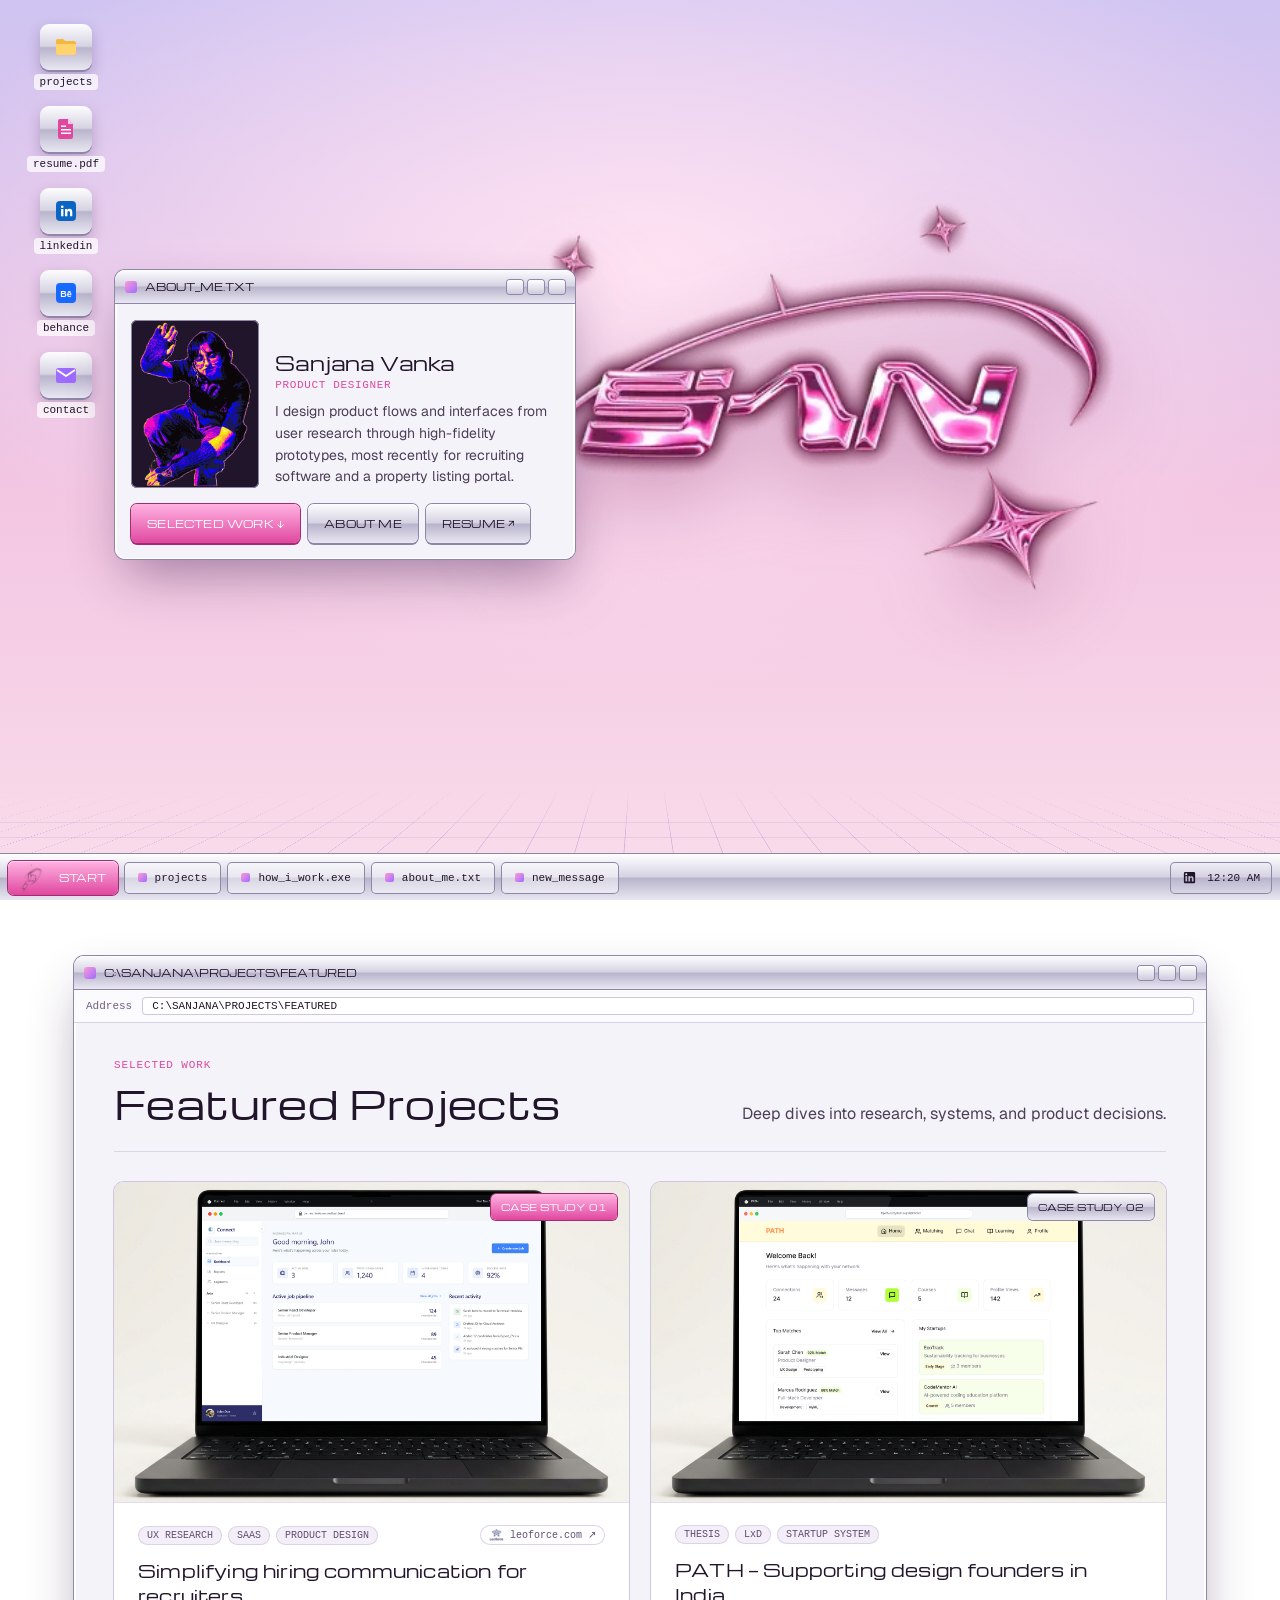
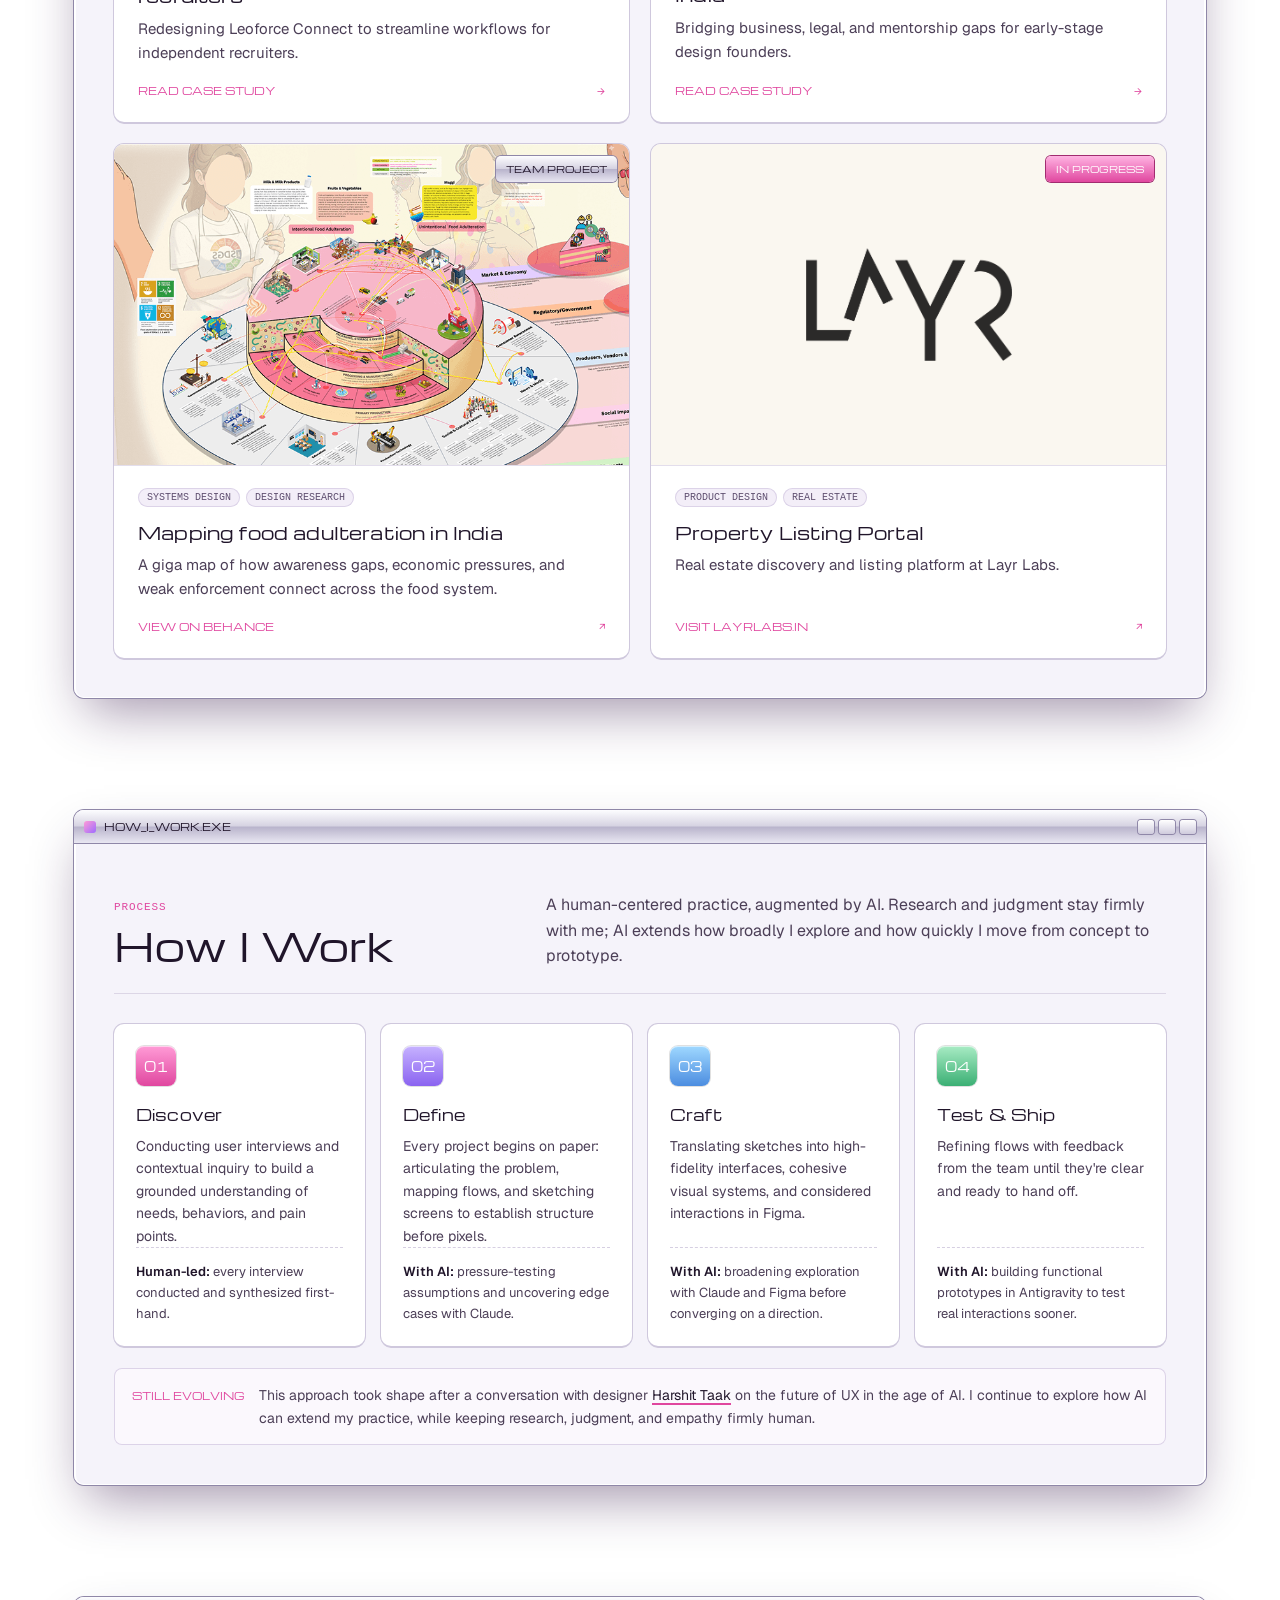
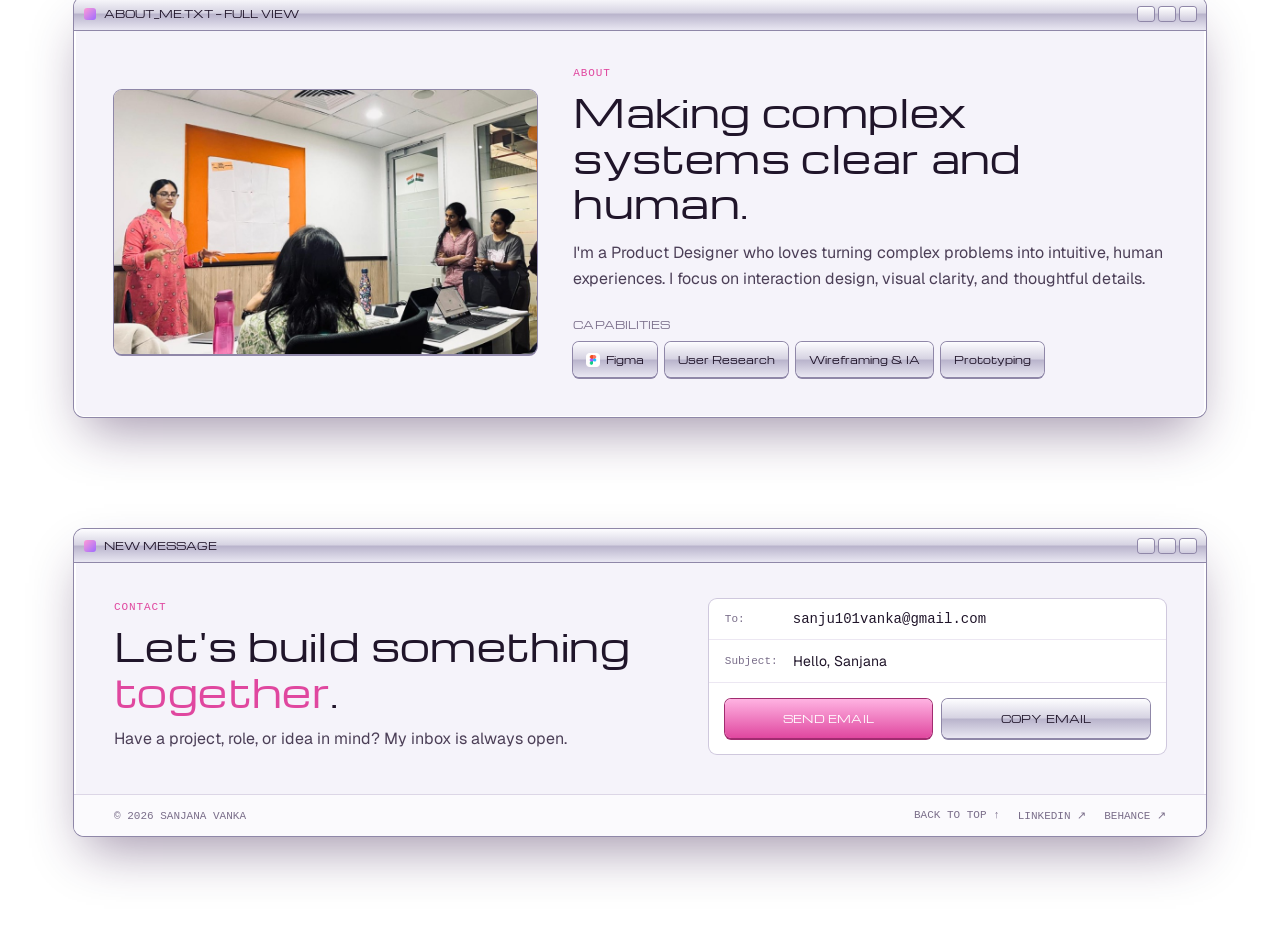
==== commit 14c5d818: "Y2K desktop homepage, matching case studies, unblurred Leoforce screens - New Y2K desktop homepage w" ====
--- a/index.html
+++ b/index.html
@@ -1,557 +1,269 @@
-<!DOCTYPE html>
-<html lang="en" class="scroll-smooth scroll-pt-24">
-<head>
-    <meta charset="UTF-8">
-    <meta name="viewport" content="width=device-width, initial-scale=1.0">
-    <title>Sanjana Vanka — UI/UX & Product Design Portfolio</title>
-    <meta name="description" content="Creative UI/UX & Product Design portfolio of Sanjana Vanka. Blending human-centered systems, editorial typography, and thoughtful digital experiences.">
-    
-    <!-- Google Fonts -->
-    <link rel="preconnect" href="https://fonts.googleapis.com">
-    <link rel="preconnect" href="https://fonts.gstatic.com" crossorigin>
-    <link href="https://fonts.googleapis.com/css2?family=Geist:wght@300..700&family=Geist+Mono:wght@400..600&family=Michroma&display=swap" rel="stylesheet">
-    
-    <!-- Tailwind CSS CDN -->
-    <script src="https://cdn.tailwindcss.com"></script>
-    <script>
-        tailwind.config = {
-            darkMode: 'class',
-            theme: {
-                extend: {
-                    fontFamily: {
-                        sans: ['Geist', 'system-ui', 'sans-serif'],
-                        serif: ['"Michroma"', 'Geist', 'sans-serif'],
-                        italicSerif: ['"Michroma"', 'Geist', 'sans-serif'],
-                        display: ['Geist', 'system-ui', 'sans-serif'],
-                        mono: ['"Geist Mono"', 'ui-monospace', 'monospace'],
-                        hand: ['"Geist Mono"', 'ui-monospace', 'monospace'],
-                    },
-                    colors: {
-                        cream: '#FAF7EE',
-                        darkBg: '#180B10',
-                        peony: '#FAD2E1',
-                        burgundy: '#770523',
-                        pistachio: '#D0D996',
-                        fuchsia: '#D81A67',
-                        bloodorange: '#DD4E28',
-                        
-                        // Semantic Aliases
-                        stickypink: '#D81A67',
-                        stickyyellow: '#D0D996',
-                        stickyblue: '#DD4E28',
-                    },
-                    boxShadow: {
-                        'brutal': '4px 4px 0px 0px rgba(24, 11, 16, 1)',
-                        'brutal-lg': '6px 6px 0px 0px rgba(24, 11, 16, 1)',
-                        'brutal-pink': '5px 5px 0px 0px #D81A67',
-                        'brutal-yellow': '5px 5px 0px 0px #D0D996',
-                        'brutal-dark': '4px 4px 0px 0px rgba(250, 247, 238, 0.9)',
-                    }
-                }
-            }
-        }
-    </script>
-    
-        <!-- Google Material Design Icons (Material Symbols) -->
-    <link rel="stylesheet" href="https://fonts.googleapis.com/css2?family=Material+Symbols+Outlined:opsz,wght,FILL,GRAD@20..48,100..700,0..1,-50..200" />
-    <link rel="stylesheet" href="https://fonts.googleapis.com/icon?family=Material+Icons" />
-    
-    <!-- Custom CSS -->
-    <link rel="stylesheet" href="assets/css/styles.css?v=7.2">
-</head>
-<body class="bg-cream dark:bg-darkBg text-slate-900 dark:text-slate-100 font-sans transition-colors duration-300 antialiased selection:bg-stickypink selection:text-white">
-
-    <!-- Navigation Header -->
-    <header class="sticky top-0 z-50 backdrop-blur-md bg-cream/90 dark:bg-darkBg/90 border-b-2 border-slate-900 dark:border-slate-700 transition-all duration-300">
-        <div class="max-w-6xl mx-auto px-6 h-20 flex items-center justify-between">
-            <a href="index.html" class="group flex items-center gap-3" aria-label="Sanjana Vanka Portfolio Home">
-                <div class="h-12 px-3 bg-white border-2 border-slate-900 shadow-brutal dark:shadow-brutal-dark rounded-xl flex items-center justify-center transition-transform">
-                    <img src="assets/images/logo.png" alt="SAN Logo — Sanjana Vanka" class="h-8 w-auto object-contain">
-                </div>
-            </a>
-
-            <nav class="hidden md:flex items-center gap-8 font-display font-semibold text-sm tracking-wide">
-                <a href="#work" class="nav-link hover:text-stickypink transition-colors">WORK</a>
-                <a href="#about" class="nav-link hover:text-stickypink transition-colors">ABOUT</a>
-                <a href="#contact" class="nav-link hover:text-stickypink transition-colors">CONTACT</a>
-            </nav>
-
-            <div class="flex items-center gap-2.5">
-                <!-- Social Links -->
-                <a href="https://www.linkedin.com/in/sanjana-vanka/" target="_blank" rel="noopener noreferrer" aria-label="Sanjana Vanka LinkedIn" class="w-10 h-10 rounded-xl bg-white dark:bg-slate-800 border-2 border-slate-900 dark:border-slate-700 shadow-brutal dark:shadow-brutal-dark hover:translate-x-0.5 hover:translate-y-0.5 hover:bg-[#0077b5] hover:text-white dark:hover:bg-[#0077b5] dark:hover:text-white transition-all flex items-center justify-center shrink-0" title="LinkedIn Profile">
-                    <svg class="w-4 h-4 fill-current" viewBox="0 0 24 24"><path d="M19 3a2 2 0 0 1 2 2v14a2 2 0 0 1-2 2H5a2 2 0 0 1-2-2V5a2 2 0 0 1 2-2h14m-.5 15.5v-5.3a3.26 3.26 0 0 0-3.26-3.26c-.85 0-1.84.52-2.28 1.3v-1.11h-2.79v8.37h2.79v-4.93c0-.77.62-1.4 1.39-1.4a1.4 1.4 0 0 1 1.4 1.4v4.93h2.75M6.88 8.56a1.68 1.68 0 0 0 1.68-1.68c0-.93-.75-1.69-1.68-1.69a1.69 1.69 0 0 0-1.69 1.69c0 .93.76 1.68 1.69 1.68m1.39 9.94v-8.37H5.5v8.37h2.77z"/></svg>
-                </a>
-                <a href="https://www.behance.net/sanjanavanka1" target="_blank" rel="noopener noreferrer" aria-label="Sanjana Vanka Behance" class="w-10 h-10 rounded-xl bg-white dark:bg-slate-800 border-2 border-slate-900 dark:border-slate-700 shadow-brutal dark:shadow-brutal-dark hover:translate-x-0.5 hover:translate-y-0.5 hover:bg-[#1769ff] hover:text-white dark:hover:bg-[#1769ff] dark:hover:text-white transition-all flex items-center justify-center font-extrabold text-xs leading-none shrink-0" title="Behance Profile">
-                    <span class="font-sans font-extrabold text-xs">Bē</span>
-                </a>
-
-                <!-- Resume PDF Button -->
-                <a href="assets/docs/Sanjana_Vanka_Resume.pdf" target="_blank" rel="noopener noreferrer" class="hidden sm:inline-flex items-center gap-2 px-5 py-2.5 rounded-xl bg-stickypink text-slate-950 font-display font-bold text-sm border-2 border-slate-900 shadow-brutal hover:translate-x-0.5 hover:translate-y-0.5 transition-all">
-                    <span>RESUME</span>
-                    <span class="material-symbols-outlined w-4 h-4">north_east</span>
-                </a>
-
-                <!-- Theme Toggle (Rightmost, Moon Only) -->
-                <button id="theme-toggle" aria-label="Toggle dark mode" class="w-10 h-10 rounded-xl bg-white dark:bg-slate-800 border-2 border-slate-900 dark:border-slate-700 shadow-brutal dark:shadow-brutal-dark hover:translate-x-0.5 hover:translate-y-0.5 transition-all flex items-center justify-center shrink-0">
-                    <span class="material-symbols-outlined w-5 h-5">dark_mode</span>
-                </button>
-
-                <!-- Mobile Menu Button -->
-                <button id="mobile-menu-toggle" aria-label="Open navigation menu" class="md:hidden p-2.5 rounded-xl bg-slate-100 dark:bg-slate-800 border-2 border-slate-900">
-                    <span class="material-symbols-outlined w-5 h-5">menu</span>
-                </button>
-            </div>
-        </div>
-
-        <!-- Mobile Navigation Menu -->
-        <div id="mobile-menu" class="hidden md:hidden border-b-2 border-slate-900 bg-cream dark:bg-darkBg px-6 py-4 space-y-3 font-display font-bold">
-            <a href="#work" class="block py-2 hover:text-stickypink">WORK</a>
-            <a href="#about" class="block py-2 hover:text-stickypink">ABOUT</a>
-            <a href="#contact" class="block py-2 hover:text-stickypink">CONTACT</a>
-            <a href="assets/docs/Sanjana_Vanka_Resume.pdf" target="_blank" rel="noopener noreferrer" class="block py-2 text-stickypink hover:underline">RESUME ↗</a>
-            <div class="pt-3 border-t border-slate-300 dark:border-slate-700 flex items-center gap-4 text-xs">
-                <a href="https://www.linkedin.com/in/sanjana-vanka/" target="_blank" rel="noopener noreferrer" class="hover:text-stickypink flex items-center gap-1">
-                    <span>LINKEDIN</span>
-                    <span class="material-symbols-outlined w-3.5 h-3.5">north_east</span>
-                </a>
-                <a href="https://www.behance.net/sanjanavanka1" target="_blank" rel="noopener noreferrer" class="hover:text-stickypink flex items-center gap-1">
-                    <span>BEHANCE</span>
-                    <span class="material-symbols-outlined w-3.5 h-3.5">north_east</span>
-                </a>
-            </div>
-        </div>
-    </header>
-
-    <!-- Editorial Poster Hero Section (Side-by-Side Asymmetric Layout) -->
-    <section class="relative bg-black text-[#FAF7EE] overflow-hidden min-h-[720px] lg:min-h-[800px] flex flex-col justify-between py-8 px-6 border-b-2 border-slate-900 shadow-2xl selection:bg-stickypink selection:text-white">
-        
-        <!-- Subtle Halftone Dot Pattern Background -->
-        <div class="absolute inset-0 opacity-15 pointer-events-none bg-[radial-gradient(#FAF7EE_1.5px,transparent_1.5px)] [background-size:16px_16px]"></div>
-
-        <!-- Main Content Grid (Left: Title + Description + CTAs | Right: Sanjana's Photo Cutout) -->
-        <div class="max-w-6xl mx-auto w-full my-auto z-10 py-8 grid grid-cols-1 lg:grid-cols-12 gap-8 items-center">
-            
-            <!-- Left Column: Title + Description + Buttons (7 Cols) -->
-            <div class="lg:col-span-7 space-y-5 text-left">
-                
-                <!-- Headline: Sanjana Vanka · Product Designer -->
-                <h1 class="space-y-1 sm:space-y-2">
-                    <span class="block hero-name">
-                        Sanjana Vanka
-                    </span>
-                    <span class="block hero-role">
-                        Product Designer
-                    </span>
-                </h1>
-
-                <!-- Description Subtitle Below Title -->
-                <p class="font-sans text-lg sm:text-xl md:text-2xl text-[#FAF7EE] font-normal leading-snug tracking-tight max-w-xl drop-shadow-md pt-1">
-                    I design product flows and interfaces from user research through high-fidelity prototypes, most recently for recruiting software and a property listing portal.
-                </p>
-
-                <!-- Action Buttons -->
-                <div class="pt-3 flex flex-wrap items-center gap-4">
-                    <a href="#work" class="inline-flex items-center gap-2.5 px-7 py-3.5 rounded-xl bg-stickypink text-slate-950 font-display font-extrabold text-sm sm:text-base border-2 border-white shadow-brutal hover:bg-white transition-all hover:translate-x-0.5 hover:translate-y-0.5">
-                        <span>Selected Work</span>
-                        <span class="material-symbols-outlined w-5 h-5">arrow_downward</span>
-                    </a>
-                    <a href="#about" class="inline-flex items-center gap-2 px-7 py-3.5 rounded-xl bg-white text-slate-950 font-display font-extrabold text-sm sm:text-base border-2 border-white shadow-brutal hover:bg-stickyyellow transition-all hover:translate-x-0.5 hover:translate-y-0.5">
-                        <span>About Me →</span>
-                    </a>
-                </div>
-            </div>
-
-            <!-- Right Column: Sanjana Photo Cutout & Spotify Badge (5 Cols) -->
-            <div class="lg:col-span-5 relative flex items-center justify-center lg:justify-end">
-                <!-- Sanjana Photo Cutout on the Right Side -->
-                <div class="relative group">
-                    <img src="assets/images/sanjana-cutout.png?v=2" alt="Sanjana Vanka" class="h-[340px] sm:h-[440px] md:h-[500px] lg:h-[540px] w-auto object-contain drop-shadow-[0_25px_60px_rgba(0,0,0,0.95)] group-hover:scale-105 transition-transform duration-500">
-                    
-                    <!-- Floating Interactive Spotify Embed Player -->
-                    <div class="absolute -bottom-6 left-1/2 -translate-x-1/2 sm:translate-x-0 sm:-left-6 lg:-left-10 sm:bottom-0 z-30 w-[290px] sm:w-[330px] rounded-2xl bg-[#121212]/95 border-2 border-slate-900 shadow-brutal-dark backdrop-blur-md transform transition-all duration-300 overflow-hidden">
-                        <div class="flex items-center justify-between px-3 py-1.5 bg-[#181818] border-b border-slate-800 text-[11px] font-mono">
-                            <span class="flex items-center gap-1.5 text-[#1DB954] font-bold">
-                                <svg class="w-3.5 h-3.5 fill-current" viewBox="0 0 24 24">
-                                    <path d="M12 0C5.376 0 0 5.376 0 12s5.376 12 12 12 12-5.376 12-12S18.624 0 12 0zm5.521 17.34c-.24.359-.66.48-1.021.24-2.82-1.74-6.36-2.101-10.561-1.141-.418.122-.779-.179-.899-.539-.12-.421.18-.78.54-.9 4.56-1.021 8.52-.6 11.64 1.32.42.18.48.66.301 1.02zm1.44-3.3c-.301.42-.841.6-1.262.3-3.239-1.98-8.159-2.58-11.939-1.38-.479.12-1.02-.12-1.14-.6-.12-.48.12-1.021.6-1.141 C9.6 9.9 15 10.561 18.72 12.84c.361.181.54.78.241 1.2zm.12-3.36C15.24 8.4 8.82 8.16 5.16 9.301c-.6.18-1.2-.18-1.38-.72-.18-.6.18-1.2.72-1.38 4.26-1.26 11.28-1.02 15.72 1.62.54.3.72 1.02.42 1.56-.3.42-1.02.6-1.56.3z"/>
-                                </svg>
-                                ON REPEAT
-                            </span>
-                            <span class="text-[10px] text-slate-400 font-sans font-medium">Sanjana's Track</span>
-                        </div>
-                        <iframe style="border-radius:0 0 14px 14px; display:block;" src="https://open.spotify.com/embed/track/1ChulFMnwxoD74Me8eX2TU?utm_source=generator&theme=0" width="100%" height="152" frameBorder="0" allowfullscreen="" allow="autoplay; clipboard-write; encrypted-media; fullscreen; picture-in-picture" loading="lazy"></iframe>
-                    </div>
-                </div>
-            </div>
-
-        </div>
-
-    </section>
-
-    <!-- Featured Case Studies Showcase -->
-    <section id="work" class="py-24 lg:py-32 px-6 max-w-6xl mx-auto">
-        
-        <div class="flex flex-col md:flex-row md:items-end justify-between mb-16 gap-6 border-b-2 border-slate-900 dark:border-slate-700 pb-8">
-            <div>
-                <span class="font-hand text-2xl text-stickypink font-bold tracking-wide block">Selected Work</span>
-                <h2 class="font-serif text-4xl sm:text-5xl font-bold text-slate-900 dark:text-white mt-1">Featured Projects</h2>
-            </div>
-            <p class="text-slate-600 dark:text-slate-400 font-medium text-sm max-w-md">
-                Deep dives into research, systems, and product decisions.
-            </p>
-        </div>
-
-        <div class="grid grid-cols-1 lg:grid-cols-2 gap-10">
-            
-            <!-- Case Study 01 Card -->
-            <article onclick="handleCaseStudyCardClick(event, 'case-studies/case-study-1.html')" onkeydown="if((event.key==='Enter'||event.key===' ')&&!event.target.closest('a, button')){event.preventDefault(); window.location.href='case-studies/case-study-1.html';}" role="link" tabindex="0" class="group bg-white dark:bg-slate-900 rounded-3xl overflow-hidden border-2 border-slate-900 shadow-brutal-lg dark:shadow-brutal-dark hover:-translate-y-1 hover:border-stickypink hover:shadow-brutal-pink dark:hover:shadow-brutal-pink transition-all duration-300 flex flex-col relative cursor-pointer focus:outline-none focus:ring-4 focus:ring-stickypink">
-                
-                <!-- Sticky Badge Decorator -->
-                <div class="absolute top-4 right-4 z-10 bg-stickypink text-slate-950 font-hand font-bold text-base px-3 py-1 rounded-md border-2 border-slate-900 shadow-brutal">
-                    Case Study 01
-                </div>
-
-                <div class="relative aspect-[16/10] bg-slate-100 dark:bg-slate-950 border-b-2 border-slate-900 overflow-hidden">
-                    <img src="assets/images/connect-laptop-mockup.png?v=3" alt="Leoforce Connect 2.0 Dashboard Interface on MacBook Pro" class="w-full h-full object-cover object-top group-hover:scale-105 transition-transform duration-500">
-                </div>
-
-                <div class="p-8 flex-1 flex flex-col justify-between">
-                    <div>
-                        <div class="flex flex-wrap items-center justify-between gap-2 mb-5">
-                            <div class="flex flex-wrap gap-2">
-                                <span class="px-3 py-1 rounded-md text-xs font-display font-bold bg-slate-100 dark:bg-slate-800 border border-slate-900 text-slate-900 dark:text-white">UX RESEARCH</span>
-                                <span class="px-3 py-1 rounded-md text-xs font-display font-bold bg-stickyyellow border border-slate-900 text-slate-950">SAAS</span>
-                                <span class="px-3 py-1 rounded-md text-xs font-display font-bold bg-stickyblue border border-slate-900 text-slate-950">PRODUCT DESIGN</span>
-                            </div>
-                            <a href="https://leoforce.com" target="_blank" rel="noopener noreferrer" class="inline-flex items-center gap-1.5 px-2.5 py-1 bg-white dark:bg-slate-800 rounded-lg border border-slate-300 dark:border-slate-700 text-xs font-mono font-bold text-slate-700 dark:text-slate-300 hover:border-stickypink hover:text-stickypink transition-all shadow-sm group/leocard" title="Visit Leoforce official site (leoforce.com)">
-                                <img src="assets/images/leoforce-logo.png" alt="Leoforce Logo" class="h-3.5 w-auto object-contain">
-                                <span class="group-hover/leocard:text-stickypink transition-colors">leoforce.com ↗</span>
-                            </a>
-                        </div>
-
-                        <h3 class="font-serif text-3xl font-bold text-slate-900 dark:text-white group-hover:text-stickypink transition-colors mb-4">
-                            Simplifying hiring communication for recruiters
-                        </h3>
-
-                        <p class="text-slate-600 dark:text-slate-300 text-base leading-relaxed font-normal">
-                            Redesigning Leoforce Connect to streamline workflows for independent recruiters.
-                        </p>
-                    </div>
-                    <div class="mt-8 pt-5 border-t border-slate-200 dark:border-slate-800 flex items-center justify-between font-display font-bold text-sm">
-                        <span class="text-slate-900 dark:text-white group-hover:text-stickypink transition-colors">Read case study</span>
-                        <span class="w-10 h-10 rounded-full border-2 border-slate-900 dark:border-slate-600 flex items-center justify-center text-slate-900 dark:text-white group-hover:bg-stickypink group-hover:text-slate-950 group-hover:border-slate-900 transition-all duration-300" aria-hidden="true">
-                            <span class="material-symbols-outlined w-5 h-5 group-hover:-rotate-45 transition-transform duration-300">arrow_forward</span>
-                        </span>
-                    </div>
-                </div>
-            </article>
-
-            <!-- Case Study 02 Card — PATH -->
-            <article onclick="handleCaseStudyCardClick(event, 'case-studies/case-study-2.html')" onkeydown="if((event.key==='Enter'||event.key===' ')&&!event.target.closest('a, button')){event.preventDefault(); window.location.href='case-studies/case-study-2.html';}" role="link" tabindex="0" class="group bg-white dark:bg-slate-900 rounded-3xl overflow-hidden border-2 border-slate-900 shadow-brutal-lg dark:shadow-brutal-dark hover:-translate-y-1 hover:border-stickypink hover:shadow-brutal-pink dark:hover:shadow-brutal-pink transition-all duration-300 flex flex-col relative cursor-pointer focus:outline-none focus:ring-4 focus:ring-stickypink">
-                
-                <!-- Sticky Badge Decorator -->
-                <div class="absolute top-4 right-4 z-10 bg-stickyyellow text-slate-950 font-hand font-bold text-base px-3 py-1 rounded-md border-2 border-slate-900 shadow-brutal">
-                    Case Study 02
-                </div>
-
-                <div class="relative aspect-[16/10] bg-slate-100 dark:bg-slate-950 border-b-2 border-slate-900 overflow-hidden">
-                    <img src="assets/images/path-laptop-mockup.png?v=2" alt="PATH Startup Ecosystem Platform on MacBook Pro" class="w-full h-full object-cover object-top group-hover:scale-105 transition-transform duration-500">
-                </div>
-
-                <div class="p-8 flex-1 flex flex-col justify-between">
-                    <div>
-                        <div class="flex flex-wrap gap-2 mb-5">
-                            <span class="px-3 py-1 rounded-md text-xs font-display font-bold bg-stickypink text-slate-950 border border-slate-900">THESIS</span>
-                            <span class="px-3 py-1 rounded-md text-xs font-display font-bold bg-stickyyellow border border-slate-900 text-slate-950">LxD</span>
-                            <span class="px-3 py-1 rounded-md text-xs font-display font-bold bg-stickyblue border border-slate-900 text-slate-950">STARTUP SYSTEM</span>
-                        </div>
-
-                        <h3 class="font-serif text-3xl font-bold text-slate-900 dark:text-white group-hover:text-stickypink transition-colors mb-4">
-                            PATH — Supporting design founders in India
-                        </h3>
-
-                        <p class="text-slate-600 dark:text-slate-300 text-base leading-relaxed font-normal">
-                            Bridging business, legal, and mentorship gaps for early-stage design founders.
-                        </p>
-                    </div>
-                    <div class="mt-8 pt-5 border-t border-slate-200 dark:border-slate-800 flex items-center justify-between font-display font-bold text-sm">
-                        <span class="text-slate-900 dark:text-white group-hover:text-stickypink transition-colors">Read case study</span>
-                        <span class="w-10 h-10 rounded-full border-2 border-slate-900 dark:border-slate-600 flex items-center justify-center text-slate-900 dark:text-white group-hover:bg-stickypink group-hover:text-slate-950 group-hover:border-slate-900 transition-all duration-300" aria-hidden="true">
-                            <span class="material-symbols-outlined w-5 h-5 group-hover:-rotate-45 transition-transform duration-300">arrow_forward</span>
-                        </span>
-                    </div>
-                </div>
-            </article>
-
-            <!-- Team Project Card: Food Adulteration (links out to Behance) -->
-            <a href="https://www.behance.net/gallery/240580489/System-Design-Food-Adulteration" target="_blank" rel="noopener noreferrer" aria-label="View the food adulteration project on Behance" class="group bg-white dark:bg-slate-900 rounded-3xl overflow-hidden border-2 border-slate-900 shadow-brutal-lg dark:shadow-brutal-dark hover:-translate-y-1 hover:border-stickypink hover:shadow-brutal-pink dark:hover:shadow-brutal-pink transition-all duration-300 flex flex-col relative cursor-pointer focus:outline-none focus:ring-4 focus:ring-stickypink">
-
-                <div class="absolute top-4 right-4 z-10 bg-stickyblue text-slate-950 font-hand font-bold text-base px-3 py-1 rounded-md border-2 border-slate-900 shadow-brutal">
-                    Team Project
-                </div>
-
-                <div class="relative aspect-[16/10] bg-slate-100 dark:bg-slate-950 border-b-2 border-slate-900 overflow-hidden">
-                    <img src="assets/images/food-adulteration-cover.png" alt="Giga map of stakeholders in India's food adulteration system" loading="lazy" class="w-full h-full object-cover group-hover:scale-105 transition-transform duration-500">
-                </div>
-
-                <div class="p-8 flex-1 flex flex-col justify-between">
-                    <div>
-                        <div class="flex flex-wrap gap-2 mb-5">
-                            <span class="px-3 py-1 rounded-md text-xs font-display font-bold bg-stickypink border border-slate-900 text-slate-950">SYSTEMS DESIGN</span>
-                            <span class="px-3 py-1 rounded-md text-xs font-display font-bold bg-stickyyellow border border-slate-900 text-slate-950">DESIGN RESEARCH</span>
-                        </div>
-
-                        <h3 class="font-serif text-3xl font-bold text-slate-900 dark:text-white group-hover:text-stickypink transition-colors mb-4">
-                            Mapping food adulteration in India
-                        </h3>
-
-                        <p class="text-slate-600 dark:text-slate-300 text-base leading-relaxed font-normal">
-                            A giga map of how awareness gaps, economic pressures, and weak enforcement connect across the food system.
-                        </p>
-                    </div>
-                    <div class="mt-8 pt-5 border-t border-slate-200 dark:border-slate-800 flex items-center justify-between font-display font-bold text-sm">
-                        <span class="text-slate-900 dark:text-white group-hover:text-stickypink transition-colors">View on Behance</span>
-                        <span class="w-10 h-10 rounded-full border-2 border-slate-900 dark:border-slate-600 flex items-center justify-center text-slate-900 dark:text-white group-hover:bg-stickypink group-hover:text-slate-950 group-hover:border-slate-900 transition-all duration-300" aria-hidden="true">
-                            <span class="material-symbols-outlined w-5 h-5 -rotate-45 transition-transform duration-300">arrow_forward</span>
-                        </span>
-                    </div>
-                </div>
-            </a>
-
-            <!-- Current Work Card: Layr Labs (links out to Layr Labs) -->
-            <a href="https://www.layrlabs.in" target="_blank" rel="noopener noreferrer" aria-label="Visit Layr Labs" class="group bg-white dark:bg-slate-900 rounded-3xl overflow-hidden border-2 border-slate-900 shadow-brutal-lg dark:shadow-brutal-dark hover:-translate-y-1 hover:border-stickypink hover:shadow-brutal-pink dark:hover:shadow-brutal-pink transition-all duration-300 flex flex-col relative cursor-pointer focus:outline-none focus:ring-4 focus:ring-stickypink">
-
-                <div class="absolute top-4 right-4 z-10 bg-stickyyellow text-slate-950 font-hand font-bold text-base px-3 py-1 rounded-md border-2 border-slate-900 shadow-brutal">
-                    In Progress
-                </div>
-
-                <div class="relative aspect-[16/10] bg-slate-100 dark:bg-slate-950 border-b-2 border-slate-900 overflow-hidden">
-                    <div class="w-full h-full bg-[#FAF7F0] flex items-center justify-center"><img src="assets/images/layr-logo.png" alt="LAYR Labs logo" loading="lazy" class="w-2/5 max-w-[220px] h-auto object-contain group-hover:scale-105 transition-transform duration-500"></div>
-                </div>
-
-                <div class="p-8 flex-1 flex flex-col justify-between">
-                    <div>
-                        <div class="flex flex-wrap gap-2 mb-5">
-                            <span class="px-3 py-1 rounded-md text-xs font-display font-bold bg-stickypink border border-slate-900 text-slate-950">PRODUCT DESIGN</span>
-                            <span class="px-3 py-1 rounded-md text-xs font-display font-bold bg-stickyblue border border-slate-900 text-slate-950">REAL ESTATE</span>
-                        </div>
-
-                        <h3 class="font-serif text-3xl font-bold text-slate-900 dark:text-white group-hover:text-stickypink transition-colors mb-4">
-                            Property Listing Portal
-                        </h3>
-
-                        <p class="text-slate-600 dark:text-slate-300 text-base leading-relaxed font-normal">
-                            Real estate discovery and listing platform at Layr Labs.
-                        </p>
-                    </div>
-                    <div class="mt-8 pt-5 border-t border-slate-200 dark:border-slate-800 flex items-center justify-between font-display font-bold text-sm">
-                        <span class="text-slate-900 dark:text-white group-hover:text-stickypink transition-colors">Visit layrlabs.in</span>
-                        <span class="w-10 h-10 rounded-full border-2 border-slate-900 dark:border-slate-600 flex items-center justify-center text-slate-900 dark:text-white group-hover:bg-stickypink group-hover:text-slate-950 group-hover:border-slate-900 transition-all duration-300" aria-hidden="true">
-                            <span class="material-symbols-outlined w-5 h-5 -rotate-45 transition-transform duration-300">arrow_forward</span>
-                        </span>
-                    </div>
-                </div>
-            </a>
-
-        </div>
-    </section>
-
-    <!-- Design Process / Philosophy -->
-    <section id="process" class="py-24 lg:py-32 bg-slate-900 text-white border-y-2 border-slate-900 px-6 relative overflow-hidden">
-        <div class="max-w-6xl mx-auto relative z-10">
-            <div class="text-center max-w-2xl mx-auto mb-16">
-                <span class="font-hand text-2xl text-stickyyellow font-bold tracking-wide">Process</span>
-                <h2 class="font-serif text-4xl sm:text-5xl font-bold mt-1 text-white">How I Work</h2>
-                <p class="text-slate-400 text-sm mt-3 font-sans">
-                    A human-centered practice, augmented by AI. Research and judgment stay firmly with me; AI extends how broadly I explore and how quickly I move from concept to prototype.
-                </p>
-            </div>
-
-            <div class="grid grid-cols-1 sm:grid-cols-2 lg:grid-cols-4 gap-6">
-
-                <div class="bg-slate-800 p-8 rounded-2xl border-2 border-slate-700 shadow-brutal-dark relative flex flex-col hover:-translate-y-1 hover:border-slate-500 transition-all duration-500">
-                    <div class="w-12 h-12 rounded-xl bg-stickypink text-slate-950 font-serif font-bold text-2xl flex items-center justify-center mb-6 border-2 border-white">
-                        01
-                    </div>
-                    <h3 class="font-serif font-bold text-xl mb-3 text-white">Discover</h3>
-                    <p class="text-slate-300 text-sm leading-relaxed font-sans">
-                        Conducting user interviews and contextual inquiry to build a grounded understanding of needs, behaviors, and pain points.
-                    </p>
-                    <p class="mt-auto pt-4 border-t border-slate-700 text-xs leading-relaxed font-sans text-slate-400">
-                        <span class="text-stickypink font-bold">Human-led:</span> every interview conducted and synthesized first-hand.
-                    </p>
-                </div>
-
-                <div class="bg-slate-800 p-8 rounded-2xl border-2 border-slate-700 shadow-brutal-dark relative flex flex-col hover:-translate-y-1 hover:border-slate-500 transition-all duration-500">
-                    <div class="w-12 h-12 rounded-xl bg-stickyyellow text-slate-950 font-serif font-bold text-2xl flex items-center justify-center mb-6 border-2 border-white">
-                        02
-                    </div>
-                    <h3 class="font-serif font-bold text-xl mb-3 text-white">Define</h3>
-                    <p class="text-slate-300 text-sm leading-relaxed font-sans">
-                        Every project begins on paper: articulating the problem, mapping flows, and sketching screens to establish structure before pixels.
-                    </p>
-                    <p class="mt-auto pt-4 border-t border-slate-700 text-xs leading-relaxed font-sans text-slate-400">
-                        <span class="text-stickyyellow font-bold">With AI:</span> pressure-testing assumptions and uncovering edge cases with Claude.
-                    </p>
-                </div>
-
-                <div class="bg-slate-800 p-8 rounded-2xl border-2 border-slate-700 shadow-brutal-dark relative flex flex-col hover:-translate-y-1 hover:border-slate-500 transition-all duration-500">
-                    <div class="w-12 h-12 rounded-xl bg-stickyblue text-slate-950 font-serif font-bold text-2xl flex items-center justify-center mb-6 border-2 border-white">
-                        03
-                    </div>
-                    <h3 class="font-serif font-bold text-xl mb-3 text-white">Craft</h3>
-                    <p class="text-slate-300 text-sm leading-relaxed font-sans">
-                        Translating sketches into high-fidelity interfaces, cohesive visual systems, and considered interactions in Figma.
-                    </p>
-                    <p class="mt-auto pt-4 border-t border-slate-700 text-xs leading-relaxed font-sans text-slate-400">
-                        <span class="text-stickyblue font-bold">With AI:</span> broadening exploration with Claude and Figma before converging on a direction.
-                    </p>
-                </div>
-
-                <div class="bg-slate-800 p-8 rounded-2xl border-2 border-slate-700 shadow-brutal-dark relative flex flex-col hover:-translate-y-1 hover:border-slate-500 transition-all duration-500">
-                    <div class="w-12 h-12 rounded-xl bg-emerald-400 text-slate-950 font-serif font-bold text-2xl flex items-center justify-center mb-6 border-2 border-white">
-                        04
-                    </div>
-                    <h3 class="font-serif font-bold text-xl mb-3 text-white">Test & Ship</h3>
-                    <p class="text-slate-300 text-sm leading-relaxed font-sans">
-                        Refining flows with feedback from the team until they're clear and ready to hand off.
-                    </p>
-                    <p class="mt-auto pt-4 border-t border-slate-700 text-xs leading-relaxed font-sans text-slate-400">
-                        <span class="text-emerald-400 font-bold">With AI:</span> building functional prototypes in Antigravity to test real interactions sooner.
-                    </p>
-                </div>
-
-            </div>
-
-            <div class="mt-12 max-w-3xl mx-auto text-center">
-                <p class="text-slate-400 text-sm leading-relaxed font-sans">
-                    <span class="font-hand text-xl text-stickyyellow font-bold mr-1">Still evolving</span>
-                    This approach took shape after a conversation with designer
-                    <a href="https://www.harshitaak.com/portfolio.html" target="_blank" rel="noopener noreferrer" class="text-white underline decoration-stickyyellow decoration-2 underline-offset-4 hover:text-stickyyellow transition-colors">Harshit Taak</a>
-                    on the future of UX in the age of AI. I continue to explore how AI can extend my practice, while keeping research, judgment, and empathy firmly human.
-                </p>
-            </div>
-        </div>
-    </section>
-
-    <!-- About Section -->
-    <section id="about" class="py-24 lg:py-32 px-6 max-w-6xl mx-auto">
-        <div class="grid grid-cols-1 lg:grid-cols-12 gap-12 items-center">
-            
-            <div class="lg:col-span-5 relative">
-                <!-- Photo Frame -->
-                <div class="bg-white dark:bg-slate-900 p-3.5 rounded-2xl border-2 border-slate-900 shadow-brutal-lg dark:shadow-brutal-dark">
-                    <div class="aspect-[16/10] rounded-xl bg-slate-900 overflow-hidden border-2 border-slate-900 relative group">
-                        <img src="assets/images/sanjana-workshop.jpg" alt="Sanjana Vanka Leading Design Presentation" class="w-full h-full object-cover object-left group-hover:scale-105 transition-transform duration-500">
-                    </div>
-                </div>
-            </div>
-
-            <div class="lg:col-span-7">
-                <h2 class="font-serif text-4xl sm:text-5xl font-bold text-slate-900 dark:text-white mb-6">
-                    Making complex systems clear and human.
-                </h2>
-                
-                <p class="text-slate-700 dark:text-slate-300 leading-relaxed mb-6 font-normal">
-                    I'm a Product Designer who loves turning complex problems into intuitive, human experiences. I focus on interaction design, visual clarity, and thoughtful details.
-                </p>
-
-                <!-- Core Toolset Badges -->
-                <div class="space-y-4 mb-8">
-                    <h4 class="font-display font-bold text-slate-900 dark:text-white text-sm uppercase tracking-wider">Capabilities</h4>
-                    <div class="flex flex-wrap gap-2.5">
-                        <span class="inline-flex items-center gap-1.5 px-4 py-2 rounded-xl bg-white dark:bg-slate-800 border-2 border-slate-900 text-slate-900 dark:text-white font-display font-bold text-xs shadow-brutal"><img src="assets/images/figma-icon.png" alt="Figma" class="w-4 h-4 rounded-sm object-contain shrink-0"> Figma</span>
-                        <span class="px-4 py-2 rounded-xl bg-stickypink text-slate-950 border-2 border-slate-900 font-display font-bold text-xs shadow-brutal">User Research</span>
-                        <span class="px-4 py-2 rounded-xl bg-stickyyellow text-slate-950 border-2 border-slate-900 font-display font-bold text-xs shadow-brutal">Wireframing & IA</span>
-                        <span class="px-4 py-2 rounded-xl bg-white dark:bg-slate-800 border-2 border-slate-900 text-slate-900 dark:text-white font-display font-bold text-xs shadow-brutal">Prototyping</span>
-                    </div>
-                </div>
-            </div>
-        </div>
-    </section>
-
-    <!-- Footer / Contact -->
-    <footer id="contact" class="bg-slate-900 text-white pt-24 lg:pt-32 pb-12 px-6 border-t-2 border-slate-900 relative overflow-hidden">
-        <!-- Decorative Background Grid pattern -->
-        <div class="absolute inset-0 opacity-[0.03] pointer-events-none bg-[radial-gradient(#fff_1px,transparent_1px)] [background-size:16px_16px]"></div>
-
-        <div class="max-w-6xl mx-auto relative z-10">
-            <!-- Main Contact Hero Grid -->
-            <div class="grid grid-cols-1 lg:grid-cols-12 gap-8 pb-16 border-b border-slate-800">
-                
-                <!-- Left Column: High-Impact Call to Action -->
-                <div class="lg:col-span-7 space-y-6">
-                    <h2 class="font-serif text-4xl sm:text-6xl font-bold text-white tracking-tight leading-[1.1]">
-                        Let's build something <span class="text-stickypink">together</span>.
-                    </h2>
-                    
-                    <p class="text-slate-300 text-base sm:text-lg max-w-xl leading-relaxed font-sans font-normal">
-                        Have a project, role, or idea in mind? My inbox is always open.
-                    </p>
-                </div>
-
-                <!-- Right Column: Interactive Email & Reach-Out Card -->
-                <div class="lg:col-span-5 flex flex-col justify-center space-y-4">
-                    
-                    <!-- High Contrast Interactive Email Box -->
-                    <div class="p-6 bg-slate-800/80 rounded-2xl border-2 border-slate-700 shadow-brutal-dark space-y-5">
-                        <div class="flex items-center justify-between">
-                            <span class="text-xs font-display font-bold text-slate-400 tracking-wider uppercase flex items-center gap-2">
-                                <span class="material-symbols-outlined w-4 h-4 text-stickypink">mark_email_read</span>
-                                EMAIL
-                            </span>
-                        </div>
-
-                        <!-- Display Email Text -->
-                        <div class="bg-slate-950 p-4 rounded-xl border border-slate-700 text-center sm:text-left flex items-center justify-between gap-2 overflow-x-auto">
-                            <span class="font-mono text-sm sm:text-base font-bold text-white tracking-wide select-all">
-                                sanju101vanka@gmail.com
-                            </span>
-                        </div>
-
-                        <!-- Action Buttons Row -->
-                        <div class="grid grid-cols-1 sm:grid-cols-2 gap-3 pt-1">
-                            <a href="mailto:sanju101vanka@gmail.com" class="w-full inline-flex items-center justify-center gap-2 px-5 py-3.5 rounded-xl bg-stickypink text-slate-950 font-display font-bold text-sm border-2 border-white shadow-brutal hover:translate-x-0.5 hover:translate-y-0.5 transition-all text-center">
-                                <span class="material-symbols-outlined w-4 h-4">send</span>
-                                <span>Email Me</span>
-                            </a>
-
-                            <button onclick="copyEmailToClipboard(this, 'sanju101vanka@gmail.com')" class="w-full inline-flex items-center justify-center gap-2 px-5 py-3.5 rounded-xl bg-white text-slate-950 font-display font-bold text-sm border-2 border-white shadow-brutal hover:translate-x-0.5 hover:translate-y-0.5 transition-all">
-                                <span class="material-symbols-outlined w-4 h-4">content_copy</span>
-                                <span class="copy-text">Copy Email</span>
-                            </button>
-                        </div>
-                    </div>
-
-
-
-                </div>
-            </div>
-
-            <!-- Footer Copyright & Quick Links -->
-            <div class="pt-8 flex flex-col sm:flex-row items-center justify-between text-xs font-display font-bold text-slate-400 gap-4 uppercase tracking-wider">
-                <p class="flex items-center gap-1.5">
-                    <span>© 2026 SANJANA VANKA</span>
-                </p>
-                <a href="#" onclick="window.scrollTo({top:0,behavior:'smooth'});return false;" class="group inline-flex items-center gap-1.5 hover:text-stickypink transition-colors">
-                    <span>BACK TO TOP</span>
-                    <span class="material-symbols-outlined w-3.5 h-3.5 group-hover:-translate-y-0.5 transition-transform">arrow_upward</span>
-                </a>
-                <div class="flex gap-6">
-                    <a href="https://www.linkedin.com/in/sanjana-vanka/" target="_blank" rel="noopener noreferrer" class="link-underline hover:text-stickypink transition-colors flex items-center gap-1">
-                        <span>LINKEDIN</span>
-                        <span class="material-symbols-outlined w-3.5 h-3.5">north_east</span>
-                    </a>
-                    <a href="https://www.behance.net/sanjanavanka1" target="_blank" rel="noopener noreferrer" class="link-underline hover:text-stickypink transition-colors flex items-center gap-1">
-                        <span>BEHANCE</span>
-                        <span class="material-symbols-outlined w-3.5 h-3.5">north_east</span>
-                    </a>
-                </div>
-            </div>
-        </div>
-    </footer>
-
-    <!-- Custom JavaScript -->
-    <script src="assets/js/main.js?v=6.5"></script>
-    <!-- Google Material Symbols Icons automatically rendered via web font -->
-</body>
-</html>
+<!DOCTYPE html>
+<html lang="en">
+<head>
+    <meta charset="UTF-8">
+    <meta name="viewport" content="width=device-width, initial-scale=1.0">
+    <title>Sanjana Vanka — UI/UX & Product Design Portfolio</title>
+    <meta name="description" content="Creative UI/UX & Product Design portfolio of Sanjana Vanka. Blending human-centered systems, editorial typography, and thoughtful digital experiences.">
+
+    <link rel="preconnect" href="https://fonts.googleapis.com">
+    <link rel="preconnect" href="https://fonts.gstatic.com" crossorigin>
+    <link href="https://fonts.googleapis.com/css2?family=Geist:wght@300..700&family=Geist+Mono:wght@400..600&family=Michroma&display=swap" rel="stylesheet">
+    <link rel="preload" as="image" href="assets/images/san-spin-3d.webp?v=1">
+    <link rel="stylesheet" href="assets/css/desktop.css?v=1.2">
+</head>
+<body>
+    <div class="floor" aria-hidden="true"></div>
+
+    <!-- ============ Desktop ============ -->
+    <header class="desk" id="top">
+        <nav class="icons" aria-label="Quick links">
+            <a class="icon" href="#work">
+                <span class="icon__img"><svg viewBox="0 0 24 24" aria-hidden="true"><path fill="#F5B83D" d="M2 6a2 2 0 0 1 2-2h5l2 2h9a2 2 0 0 1 2 2v10a2 2 0 0 1-2 2H4a2 2 0 0 1-2-2z"/><path fill="#FFD36E" d="M2 9h20v9a2 2 0 0 1-2 2H4a2 2 0 0 1-2-2z"/></svg></span>
+                <span>projects</span>
+            </a>
+            <a class="icon" href="assets/docs/Sanjana_Vanka_Resume.pdf" target="_blank" rel="noopener noreferrer">
+                <span class="icon__img"><svg viewBox="0 0 24 24" aria-hidden="true"><path fill="#E0479F" d="M6 2h8l5 5v13a2 2 0 0 1-2 2H6a2 2 0 0 1-2-2V4a2 2 0 0 1 2-2z"/><path fill="#fff" d="M14 2v5h5z" opacity=".7"/><path fill="#fff" d="M7 12h10v1.5H7zm0 3.5h10V17H7zm0-7h5V10H7z"/></svg></span>
+                <span>resume.pdf</span>
+            </a>
+            <a class="icon" href="https://www.linkedin.com/in/sanjana-vanka/" target="_blank" rel="noopener noreferrer">
+                <span class="icon__img"><svg viewBox="0 0 24 24" aria-hidden="true"><rect width="20" height="20" x="2" y="2" rx="4" fill="#0A66C2"/><path fill="#fff" d="M7.1 10h2.3v7.2H7.1zm1.15-3.6a1.33 1.33 0 1 1 0 2.66 1.33 1.33 0 0 1 0-2.66zM11 10h2.2v1c.3-.6 1.1-1.2 2.3-1.2 2.4 0 2.8 1.6 2.8 3.6v3.8H16v-3.4c0-.8 0-1.9-1.2-1.9s-1.4.9-1.4 1.8v3.5H11z"/></svg></span>
+                <span>linkedin</span>
+            </a>
+            <a class="icon" href="https://www.behance.net/sanjanavanka1" target="_blank" rel="noopener noreferrer">
+                <span class="icon__img"><svg viewBox="0 0 24 24" aria-hidden="true"><rect width="20" height="20" x="2" y="2" rx="4" fill="#1769FF"/><text x="12" y="16" text-anchor="middle" font-family="Arial,sans-serif" font-weight="800" font-size="9" fill="#fff">Bē</text></svg></span>
+                <span>behance</span>
+            </a>
+            <a class="icon" href="#contact">
+                <span class="icon__img"><svg viewBox="0 0 24 24" aria-hidden="true"><rect width="20" height="15" x="2" y="5" rx="2.5" fill="#9E6BFF"/><path d="M3 7l9 6 9-6" fill="none" stroke="#fff" stroke-width="1.8" stroke-linejoin="round"/></svg></span>
+                <span>contact</span>
+            </a>
+        </nav>
+
+        <div class="logo3d">
+            <img src="assets/images/san-spin-3d.webp?v=1" alt="SAN, Sanjana's 3D logo in pink chrome, spinning" width="480" height="360" fetchpriority="high">
+        </div>
+
+        <section class="win w-about" data-drag aria-labelledby="hero-name">
+            <div class="tb"><span class="tb__title">ABOUT_ME.TXT</span><span class="tb__ctl" aria-hidden="true"><span></span><span></span><span></span></span></div>
+            <div class="w-about__in">
+                <div class="w-about__ph"><img src="assets/images/sanjana-cutout-textured.png" alt="Sanjana Vanka"></div>
+                <div>
+                    <h1 id="hero-name">Sanjana Vanka</h1>
+                    <div class="w-about__role">PRODUCT DESIGNER</div>
+                    <p>I design product flows and interfaces from user research through high-fidelity prototypes, most recently for recruiting software and a property listing portal.</p>
+                </div>
+            </div>
+            <div class="w-about__btns">
+                <a class="b98 b98--pink" href="#work">SELECTED WORK ↓</a>
+                <a class="b98" href="#about">ABOUT ME</a>
+                <a class="b98" href="assets/docs/Sanjana_Vanka_Resume.pdf" target="_blank" rel="noopener noreferrer">RESUME ↗</a>
+            </div>
+        </section>
+
+        <a class="scroll-cue" href="#work">scroll <i>↓</i></a>
+    </header>
+
+    <main>
+        <!-- ============ Featured projects ============ -->
+        <section class="section" id="work" aria-labelledby="work-title">
+            <div class="win">
+                <div class="tb"><span class="tb__title">C:\SANJANA\PROJECTS\FEATURED</span><span class="tb__ctl" aria-hidden="true"><span></span><span></span><span></span></span></div>
+                <div class="addr"><span>Address</span><b>C:\SANJANA\PROJECTS\FEATURED</b></div>
+                <div class="win__body">
+                    <div class="head-row">
+                        <div>
+                            <span class="kicker">SELECTED WORK</span>
+                            <h2 id="work-title">Featured Projects</h2>
+                        </div>
+                        <p class="lead">Deep dives into research, systems, and product decisions.</p>
+                    </div>
+
+                    <div class="proj-grid">
+                        <article class="proj" role="link" tabindex="0" data-href="case-studies/case-study-1.html">
+                            <span class="proj__badge proj__badge--pink">CASE STUDY 01</span>
+                            <div class="proj__media"><img src="assets/images/connect-laptop-mockup.png?v=5" alt="Leoforce Connect 2.0 Dashboard Interface on MacBook Pro"></div>
+                            <div class="proj__body">
+                                <div class="tags">
+                                    <span class="tag">UX RESEARCH</span><span class="tag">SAAS</span><span class="tag">PRODUCT DESIGN</span>
+                                    <a class="tag tag--link" href="https://leoforce.com" target="_blank" rel="noopener noreferrer"><img src="assets/images/leoforce-logo.png" alt="">leoforce.com ↗</a>
+                                </div>
+                                <h3>Simplifying hiring communication for recruiters</h3>
+                                <p>Redesigning Leoforce Connect to streamline workflows for independent recruiters.</p>
+                                <div class="proj__cta"><span>READ CASE STUDY</span><span>→</span></div>
+                            </div>
+                        </article>
+
+                        <article class="proj" role="link" tabindex="0" data-href="case-studies/case-study-2.html">
+                            <span class="proj__badge">CASE STUDY 02</span>
+                            <div class="proj__media"><img src="assets/images/path-laptop-mockup.png?v=2" alt="PATH Startup Ecosystem Platform on MacBook Pro"></div>
+                            <div class="proj__body">
+                                <div class="tags"><span class="tag">THESIS</span><span class="tag">LxD</span><span class="tag">STARTUP SYSTEM</span></div>
+                                <h3>PATH — Supporting design founders in India</h3>
+                                <p>Bridging business, legal, and mentorship gaps for early-stage design founders.</p>
+                                <div class="proj__cta"><span>READ CASE STUDY</span><span>→</span></div>
+                            </div>
+                        </article>
+
+                        <a class="proj" href="https://www.behance.net/gallery/240580489/System-Design-Food-Adulteration" target="_blank" rel="noopener noreferrer">
+                            <span class="proj__badge">TEAM PROJECT</span>
+                            <div class="proj__media"><img src="assets/images/food-adulteration-cover.png" alt="Giga map of stakeholders in India's food adulteration system" loading="lazy"></div>
+                            <div class="proj__body">
+                                <div class="tags"><span class="tag">SYSTEMS DESIGN</span><span class="tag">DESIGN RESEARCH</span></div>
+                                <h3>Mapping food adulteration in India</h3>
+                                <p>A giga map of how awareness gaps, economic pressures, and weak enforcement connect across the food system.</p>
+                                <div class="proj__cta"><span>VIEW ON BEHANCE</span><span>↗</span></div>
+                            </div>
+                        </a>
+
+                        <a class="proj" href="https://www.layrlabs.in" target="_blank" rel="noopener noreferrer">
+                            <span class="proj__badge proj__badge--pink">IN PROGRESS</span>
+                            <div class="proj__media" style="background:#FAF7F0"><img class="contain" src="assets/images/layr-logo.png" alt="LAYR Labs logo" loading="lazy"></div>
+                            <div class="proj__body">
+                                <div class="tags"><span class="tag">PRODUCT DESIGN</span><span class="tag">REAL ESTATE</span></div>
+                                <h3>Property Listing Portal</h3>
+                                <p>Real estate discovery and listing platform at Layr Labs.</p>
+                                <div class="proj__cta"><span>VISIT LAYRLABS.IN</span><span>↗</span></div>
+                            </div>
+                        </a>
+                    </div>
+                </div>
+            </div>
+        </section>
+
+        <!-- ============ How I work ============ -->
+        <section class="section" id="process" aria-labelledby="process-title">
+            <div class="win">
+                <div class="tb"><span class="tb__title">HOW_I_WORK.EXE</span><span class="tb__ctl" aria-hidden="true"><span></span><span></span><span></span></span></div>
+                <div class="win__body">
+                    <div class="head-row">
+                        <div>
+                            <span class="kicker">PROCESS</span>
+                            <h2 id="process-title">How I Work</h2>
+                        </div>
+                        <p class="lead">A human-centered practice, augmented by AI. Research and judgment stay firmly with me; AI extends how broadly I explore and how quickly I move from concept to prototype.</p>
+                    </div>
+
+                    <div class="steps">
+                        <div class="step">
+                            <span class="step__n">01</span>
+                            <h3>Discover</h3>
+                            <p>Conducting user interviews and contextual inquiry to build a grounded understanding of needs, behaviors, and pain points.</p>
+                            <p class="step__note"><b>Human-led:</b> every interview conducted and synthesized first-hand.</p>
+                        </div>
+                        <div class="step">
+                            <span class="step__n">02</span>
+                            <h3>Define</h3>
+                            <p>Every project begins on paper: articulating the problem, mapping flows, and sketching screens to establish structure before pixels.</p>
+                            <p class="step__note"><b>With AI:</b> pressure-testing assumptions and uncovering edge cases with Claude.</p>
+                        </div>
+                        <div class="step">
+                            <span class="step__n">03</span>
+                            <h3>Craft</h3>
+                            <p>Translating sketches into high-fidelity interfaces, cohesive visual systems, and considered interactions in Figma.</p>
+                            <p class="step__note"><b>With AI:</b> broadening exploration with Claude and Figma before converging on a direction.</p>
+                        </div>
+                        <div class="step">
+                            <span class="step__n">04</span>
+                            <h3>Test &amp; Ship</h3>
+                            <p>Refining flows with feedback from the team until they're clear and ready to hand off.</p>
+                            <p class="step__note"><b>With AI:</b> building functional prototypes in Antigravity to test real interactions sooner.</p>
+                        </div>
+                    </div>
+
+                    <div class="evolving">
+                        <strong>STILL EVOLVING</strong>
+                        <p>This approach took shape after a conversation with designer <a href="https://www.harshitaak.com/portfolio.html" target="_blank" rel="noopener noreferrer">Harshit Taak</a> on the future of UX in the age of AI. I continue to explore how AI can extend my practice, while keeping research, judgment, and empathy firmly human.</p>
+                    </div>
+                </div>
+            </div>
+        </section>
+
+        <!-- ============ About ============ -->
+        <section class="section" id="about" aria-labelledby="about-title">
+            <div class="win">
+                <div class="tb"><span class="tb__title">ABOUT_ME.TXT — FULL VIEW</span><span class="tb__ctl" aria-hidden="true"><span></span><span></span><span></span></span></div>
+                <div class="win__body">
+                    <div class="about-grid">
+                        <div class="about-ph"><img src="assets/images/sanjana-workshop.jpg" alt="Sanjana Vanka leading a design presentation" loading="lazy"></div>
+                        <div>
+                            <span class="kicker">ABOUT</span>
+                            <h2 id="about-title">Making complex systems clear and human.</h2>
+                            <p>I'm a Product Designer who loves turning complex problems into intuitive, human experiences. I focus on interaction design, visual clarity, and thoughtful details.</p>
+                            <h4 class="caps-title">CAPABILITIES</h4>
+                            <div class="caps">
+                                <span><img src="assets/images/figma-icon.png" alt="">Figma</span>
+                                <span>User Research</span>
+                                <span>Wireframing &amp; IA</span>
+                                <span>Prototyping</span>
+                            </div>
+                        </div>
+                    </div>
+                </div>
+            </div>
+        </section>
+
+        <!-- ============ Contact ============ -->
+        <section class="section" id="contact" aria-labelledby="contact-title">
+            <div class="win">
+                <div class="tb"><span class="tb__title">NEW MESSAGE</span><span class="tb__ctl" aria-hidden="true"><span></span><span></span><span></span></span></div>
+                <div class="win__body">
+                    <div class="compose">
+                        <div>
+                            <span class="kicker">CONTACT</span>
+                            <h2 id="contact-title">Let's build something <em>together</em>.</h2>
+                            <p class="lead">Have a project, role, or idea in mind? My inbox is always open.</p>
+                        </div>
+                        <div class="mail">
+                            <div class="mail__row"><label>To:</label><span class="addr-val">sanju101vanka@gmail.com</span></div>
+                            <div class="mail__row"><label>Subject:</label><span>Hello, Sanjana</span></div>
+                            <div class="mail__btns">
+                                <a class="b98 b98--pink" href="mailto:sanju101vanka@gmail.com">SEND EMAIL</a>
+                                <button class="b98" type="button" data-copy="sanju101vanka@gmail.com"><span class="copy-text">COPY EMAIL</span></button>
+                            </div>
+                        </div>
+                    </div>
+                </div>
+                <footer class="foot">
+                    <span>© 2026 SANJANA VANKA</span>
+                    <nav aria-label="Elsewhere">
+                        <a href="#top">BACK TO TOP ↑</a>
+                        <a href="https://www.linkedin.com/in/sanjana-vanka/" target="_blank" rel="noopener noreferrer">LINKEDIN ↗</a>
+                        <a href="https://www.behance.net/sanjanavanka1" target="_blank" rel="noopener noreferrer">BEHANCE ↗</a>
+                    </nav>
+                </footer>
+            </div>
+        </section>
+    </main>
+
+    <!-- ============ Taskbar ============ -->
+    <div class="startmenu" id="startmenu" role="menu" aria-label="Start menu">
+        <div class="startmenu__side" aria-hidden="true"><span>SANJANA OS</span></div>
+        <ul>
+            <li><a role="menuitem" href="#work">Featured projects</a></li>
+            <li><a role="menuitem" href="#process">How I work</a></li>
+            <li><a role="menuitem" href="#about">About me</a></li>
+            <li><a role="menuitem" href="#contact">Contact</a></li>
+            <li><hr></li>
+            <li><a role="menuitem" href="assets/docs/Sanjana_Vanka_Resume.pdf" target="_blank" rel="noopener noreferrer">Resume ↗</a></li>
+            <li><a role="menuitem" href="https://www.linkedin.com/in/sanjana-vanka/" target="_blank" rel="noopener noreferrer">LinkedIn ↗</a></li>
+            <li><a role="menuitem" href="https://www.behance.net/sanjanavanka1" target="_blank" rel="noopener noreferrer">Behance ↗</a></li>
+        </ul>
+    </div>
+    <nav class="taskbar" aria-label="Sections">
+        <button class="start" id="start" type="button" aria-expanded="false" aria-controls="startmenu">
+            <img src="assets/images/logo-spin.webp" alt="" width="87" height="64">START
+        </button>
+        <a class="ttab" href="#work" data-sec="work">projects</a>
+        <a class="ttab" href="#process" data-sec="process">how_i_work.exe</a>
+        <a class="ttab" href="#about" data-sec="about">about_me.txt</a>
+        <a class="ttab" href="#contact" data-sec="contact">new_message</a>
+        <div class="tray">
+            <a href="https://www.linkedin.com/in/sanjana-vanka/" target="_blank" rel="noopener noreferrer" aria-label="LinkedIn"><svg viewBox="0 0 24 24"><path d="M19 3a2 2 0 0 1 2 2v14a2 2 0 0 1-2 2H5a2 2 0 0 1-2-2V5a2 2 0 0 1 2-2h14m-.5 15.5v-5.3a3.26 3.26 0 0 0-3.26-3.26c-.85 0-1.84.52-2.28 1.3v-1.11h-2.79v8.37h2.79v-4.93c0-.77.62-1.4 1.39-1.4a1.4 1.4 0 0 1 1.4 1.4v4.93h2.75M6.88 8.56a1.68 1.68 0 0 0 1.68-1.68c0-.93-.75-1.69-1.68-1.69a1.69 1.69 0 0 0-1.69 1.69c0 .93.76 1.68 1.69 1.68m1.39 9.94v-8.37H5.5v8.37h2.77z"/></svg></a>
+            <span id="clock" aria-label="Current time"></span>
+        </div>
+    </nav>
+
+    <script src="assets/js/desktop.js?v=1.0"></script>
+</body>
+</html>
--- a/assets/css/desktop.css
+++ b/assets/css/desktop.css
@@ -0,0 +1,282 @@
+/* ==========================================================================
+   Y2K Desktop homepage
+   ========================================================================== */
+:root {
+    --ink: #20152A;
+    --ink-soft: #4C3F57;
+    --mute: #7A6E8A;
+    --pink: #E0479F;
+    --pink-deep: #A12C70;
+    --edge: #8F87A8;
+    --panel: #F5F3FA;
+    --panel-2: #EAE6F3;
+    --chrome: linear-gradient(180deg, #FDFDFF 0%, #D6D3E2 48%, #B9B4CC 52%, #E9E7F2 100%);
+    --pink-chrome: linear-gradient(180deg, #FFB3E2 0%, #E0479F 100%);
+    --gem: linear-gradient(135deg, #FF9BD6, #9E6BFF);
+    --font-ui: 'Michroma', 'Geist', sans-serif;
+    --font-read: 'Geist', system-ui, sans-serif;
+    --font-mono: 'Geist Mono', ui-monospace, monospace;
+}
+
+*, *::before, *::after { box-sizing: border-box; }
+html { scroll-behavior: smooth; scroll-padding-top: 24px; }
+@media (prefers-reduced-motion: reduce) { html { scroll-behavior: auto; } }
+body {
+    margin: 0;
+    color: var(--ink);
+    font-family: var(--font-read);
+    -webkit-font-smoothing: antialiased;
+    background:
+        radial-gradient(1200px 700px at 50% 30%, #FFE3F3 0%, transparent 60%),
+        linear-gradient(180deg, #CFC4F2 0%, #F3C6E2 55%, #F9DDEB 100%);
+    background-attachment: fixed;
+    min-height: 100vh;
+    padding-bottom: 52px;
+}
+::selection { background: var(--pink); color: #fff; }
+img { display: block; max-width: 100%; }
+a { color: inherit; text-decoration: none; }
+p { margin: 0; line-height: 1.6; }
+h1, h2, h3, h4 { font-family: var(--font-ui); font-weight: 400; margin: 0; letter-spacing: .01em; }
+.mono { font-family: var(--font-mono); }
+.sr-only { position: absolute; width: 1px; height: 1px; overflow: hidden; clip: rect(0 0 0 0); white-space: nowrap; }
+:focus-visible { outline: 3px solid var(--pink); outline-offset: 3px; }
+
+/* Perspective grid floor behind everything */
+.floor {
+    position: fixed; left: -50%; right: -50%; bottom: 0; height: 46vh; z-index: 0; pointer-events: none;
+    transform: perspective(500px) rotateX(62deg); transform-origin: bottom;
+    background-image:
+        linear-gradient(rgba(150, 90, 190, .32) 1px, transparent 1px),
+        linear-gradient(90deg, rgba(150, 90, 190, .32) 1px, transparent 1px);
+    background-size: 60px 60px;
+    -webkit-mask-image: linear-gradient(transparent, #000 60%);
+    mask-image: linear-gradient(transparent, #000 60%);
+}
+
+/* ---------- Windows ---------- */
+.win {
+    background: var(--panel);
+    border-radius: 10px;
+    box-shadow: 0 0 0 1px var(--edge), inset 0 1px 0 2px #fff, 0 24px 50px -12px rgba(50, 20, 70, .45);
+    overflow: hidden;
+}
+.tb {
+    height: 34px; display: flex; align-items: center; justify-content: space-between; gap: 12px;
+    padding: 0 10px; background: var(--chrome); border-bottom: 1px solid var(--edge); user-select: none;
+}
+.tb__title { font: 400 10px var(--font-ui); display: flex; gap: 8px; align-items: center; white-space: nowrap; overflow: hidden; text-overflow: ellipsis; }
+.tb__title::before { content: ""; flex: none; width: 12px; height: 12px; border-radius: 3px; background: var(--gem); }
+.tb__ctl { display: flex; gap: 5px; flex: none; }
+.tb__ctl span { width: 16px; height: 14px; border-radius: 3px; background: linear-gradient(#fff, #CFCBDD); box-shadow: 0 0 0 1px var(--edge); }
+.addr {
+    display: flex; align-items: center; gap: 10px; padding: 7px 12px; border-bottom: 1px solid #D6D2E2;
+    font: 500 11px var(--font-mono); color: #6E6280; background: #FBFAFD;
+}
+.addr b { font-weight: 500; padding: 3px 10px; border-radius: 4px; background: #fff; box-shadow: inset 0 0 0 1px #CFC8DD; color: var(--ink); flex: 1; min-width: 0; overflow: hidden; text-overflow: ellipsis; white-space: nowrap; }
+
+/* ---------- Buttons ---------- */
+.b98 {
+    display: inline-flex; align-items: center; justify-content: center; gap: 8px;
+    font: 400 10px var(--font-ui); letter-spacing: .02em; color: var(--ink);
+    padding: 12px 16px; border-radius: 6px; border: 0; cursor: pointer;
+    background: var(--chrome); box-shadow: 0 0 0 1px var(--edge), 0 2px 0 var(--edge);
+    transition: transform .08s, box-shadow .08s, filter .15s;
+}
+.b98:hover { filter: brightness(1.04); }
+.b98:active { transform: translateY(2px); box-shadow: 0 0 0 1px var(--edge); }
+.b98--pink { background: var(--pink-chrome); color: #fff; box-shadow: 0 0 0 1px var(--pink-deep), 0 2px 0 var(--pink-deep); }
+.b98--pink:active { box-shadow: 0 0 0 1px var(--pink-deep); }
+.b98.is-done { background: linear-gradient(180deg, #B8F3D2, #43C483); color: #0E3A22; box-shadow: 0 0 0 1px #2E8C5C, 0 2px 0 #2E8C5C; }
+
+/* ==========================================================================
+   Desktop hero
+   ========================================================================== */
+.desk { position: relative; z-index: 1; height: 100vh; min-height: 720px; max-height: 1000px; }
+.icons { position: absolute; left: 24px; top: 24px; display: grid; gap: 18px; z-index: 2; }
+.icon { width: 84px; text-align: center; font: 500 11px var(--font-mono); display: block; }
+.icon__img {
+    display: grid; place-items: center; width: 52px; height: 46px; margin: 0 auto 6px; border-radius: 9px;
+    background: var(--chrome); box-shadow: 0 2px 0 var(--edge), 0 6px 14px rgba(60, 30, 80, .25);
+    transition: transform .15s;
+}
+.icon__img svg { width: 24px; height: 24px; }
+.icon span:last-child { background: rgba(255, 255, 255, .72); padding: 2px 6px; border-radius: 4px; }
+.icon:hover .icon__img { transform: translateY(-2px); }
+.icon:hover span:last-child { background: var(--pink); color: #fff; }
+
+.logo3d {
+    position: absolute; left: 63%; top: 46%; width: min(760px, 52vw); aspect-ratio: 4 / 3;
+    transform: translate(-50%, -50%); pointer-events: none; z-index: 1;
+    filter: drop-shadow(0 30px 40px rgba(120, 30, 90, .32));
+}
+.logo3d img { width: 100%; height: 100%; object-fit: contain; }
+
+.desk .win { position: absolute; z-index: 3; }
+.desk .tb { cursor: grab; touch-action: none; }
+.desk .tb:active { cursor: grabbing; }
+
+.w-about { left: 9%; top: 30%; width: 460px; }
+.w-about__in { display: grid; grid-template-columns: 128px 1fr; gap: 16px; padding: 16px; align-items: end; }
+.w-about__ph { height: 168px; border-radius: 6px; background: #20152A; box-shadow: inset 0 0 0 1px var(--edge); overflow: hidden; }
+.w-about__ph img { width: 100%; height: 100%; object-fit: contain; object-position: center bottom; }
+.w-about h1 { font-size: 19px; line-height: 1.3; margin-bottom: 4px; }
+.w-about__role { font: 500 11px var(--font-mono); color: var(--pink); margin-bottom: 10px; letter-spacing: .06em; }
+.w-about p { font-size: 14px; line-height: 1.55; color: var(--ink-soft); }
+.w-about__btns { display: flex; gap: 8px; padding: 0 16px 16px; flex-wrap: wrap; }
+
+.scroll-cue {
+    position: absolute; left: 50%; bottom: 18px; transform: translateX(-50%); z-index: 2;
+    font: 500 11px var(--font-mono); color: var(--ink-soft); display: flex; gap: 8px; align-items: center;
+    background: rgba(255, 255, 255, .6); padding: 6px 12px; border-radius: 999px;
+}
+.scroll-cue i { font-style: normal; display: inline-block; animation: bob 1.6s ease-in-out infinite; }
+@keyframes bob { 50% { transform: translateY(3px); } }
+
+/* ==========================================================================
+   Content windows (sections below the desktop)
+   ========================================================================== */
+.section { position: relative; z-index: 1; max-width: 1180px; margin: 0 auto; padding: 56px 24px; }
+.section > .win { position: relative; }
+.win__body { padding: 36px 40px 40px; }
+.kicker { font: 500 11px var(--font-mono); color: var(--pink); letter-spacing: .08em; display: block; margin-bottom: 10px; }
+.section h2 { font-size: clamp(26px, 3vw, 38px); line-height: 1.2; }
+.lead { color: var(--ink-soft); font-size: 16px; max-width: 620px; margin-top: 12px; }
+.head-row { display: flex; justify-content: space-between; align-items: end; gap: 24px; flex-wrap: wrap; margin-bottom: 30px; padding-bottom: 24px; border-bottom: 1px solid #DCD6E6; }
+
+/* Projects */
+.proj-grid { display: grid; grid-template-columns: repeat(2, 1fr); gap: 22px; }
+.proj {
+    position: relative; display: flex; flex-direction: column; background: #fff; border-radius: 10px; overflow: hidden; cursor: pointer;
+    box-shadow: 0 0 0 1px #CFC8DD, 0 2px 0 #CFC8DD; transition: transform .25s, box-shadow .25s;
+}
+.proj:hover { transform: translateY(-3px); box-shadow: 0 0 0 2px var(--pink), 0 18px 40px -18px rgba(160, 40, 110, .45); }
+.proj__media { aspect-ratio: 16 / 10; background: #EFEBF5; overflow: hidden; display: grid; place-items: center; border-bottom: 1px solid #E3DEEC; }
+.proj__media img { width: 100%; height: 100%; object-fit: cover; object-position: top; transition: transform .5s; }
+.proj__media img.contain { width: 40%; max-width: 220px; height: auto; object-fit: contain; }
+.proj:hover .proj__media img { transform: scale(1.03); }
+.proj__badge {
+    position: absolute; top: 12px; right: 12px; z-index: 1; font: 400 9px var(--font-ui); padding: 7px 10px; border-radius: 5px;
+    background: var(--chrome); box-shadow: 0 0 0 1px var(--edge);
+}
+.proj__badge--pink { background: var(--pink-chrome); color: #fff; box-shadow: 0 0 0 1px var(--pink-deep); }
+.proj__body { padding: 22px 24px 24px; display: flex; flex-direction: column; flex: 1; }
+.tags { display: flex; flex-wrap: wrap; gap: 6px; align-items: center; margin-bottom: 14px; }
+.tag { font: 500 10px var(--font-mono); padding: 4px 9px; border-radius: 999px; background: #F3EEF8; color: #5F4F70; box-shadow: inset 0 0 0 1px #DCD3E8; }
+.tag--link { margin-left: auto; display: inline-flex; gap: 6px; align-items: center; background: #fff; }
+.tag--link img { height: 12px; width: auto; }
+.tag--link:hover { color: var(--pink); box-shadow: inset 0 0 0 1px var(--pink); }
+.proj h3 { font-size: 17px; line-height: 1.45; margin-bottom: 8px; }
+.proj p { color: var(--ink-soft); font-size: 15px; }
+.proj__cta { margin-top: auto; padding-top: 18px; display: flex; justify-content: space-between; align-items: center; font: 400 10px var(--font-ui); color: var(--pink); }
+.proj__cta span:last-child { transition: transform .25s; }
+.proj:hover .proj__cta span:last-child { transform: translateX(4px); }
+
+/* Process */
+.steps { display: grid; grid-template-columns: repeat(4, 1fr); gap: 16px; }
+.step { background: #fff; border-radius: 10px; padding: 22px; box-shadow: 0 0 0 1px #CFC8DD, 0 2px 0 #CFC8DD; display: flex; flex-direction: column; }
+.step__n { width: 40px; height: 40px; border-radius: 8px; display: grid; place-items: center; font: 400 13px var(--font-ui); color: #fff; margin-bottom: 18px; box-shadow: inset 0 1px 0 rgba(255, 255, 255, .55), 0 0 0 1px rgba(0, 0, 0, .12); }
+.step:nth-child(1) .step__n { background: linear-gradient(180deg, #FF9BD6, #E0479F); }
+.step:nth-child(2) .step__n { background: linear-gradient(180deg, #C6B2FF, #8A63F0); }
+.step:nth-child(3) .step__n { background: linear-gradient(180deg, #9FD8FF, #4C8DE0); }
+.step:nth-child(4) .step__n { background: linear-gradient(180deg, #A8EBC4, #3BAF74); }
+.step h3 { font-size: 15px; margin-bottom: 10px; }
+.step p { font-size: 14px; color: var(--ink-soft); }
+.step__note { margin-top: auto !important; padding-top: 14px; border-top: 1px dashed #D6CFE2; font-size: 13px !important; }
+.step__note b { font-weight: 600; color: var(--ink); }
+.evolving { margin-top: 22px; padding: 16px 18px; border-radius: 8px; background: #FBF8FD; box-shadow: inset 0 0 0 1px #DCD3E8; font-size: 14px; color: var(--ink-soft); display: flex; gap: 14px; align-items: flex-start; }
+.evolving strong { font: 400 10px var(--font-ui); color: var(--pink); white-space: nowrap; padding-top: 4px; }
+.evolving a { color: var(--ink); text-decoration: underline; text-decoration-color: var(--pink); text-underline-offset: 3px; text-decoration-thickness: 2px; }
+
+/* About */
+.about-grid { display: grid; grid-template-columns: 5fr 7fr; gap: 36px; align-items: center; }
+.about-ph { border-radius: 8px; overflow: hidden; box-shadow: 0 0 0 1px var(--edge), 0 2px 0 var(--edge); aspect-ratio: 16 / 10; }
+.about-ph img { width: 100%; height: 100%; object-fit: cover; object-position: left; }
+.about-grid p { color: var(--ink-soft); font-size: 16px; margin-top: 14px; }
+.caps-title { font: 400 10px var(--font-ui); margin: 26px 0 10px; color: var(--mute); }
+.caps { display: flex; flex-wrap: wrap; gap: 8px; }
+.caps span { display: inline-flex; align-items: center; gap: 6px; font: 400 10px var(--font-ui); padding: 10px 13px; border-radius: 6px; background: var(--chrome); box-shadow: 0 0 0 1px var(--edge), 0 2px 0 var(--edge); }
+.caps span img { width: 14px; height: 14px; }
+
+/* Contact (mail compose window) */
+.compose { display: grid; grid-template-columns: 1.1fr .9fr; gap: 36px; align-items: center; }
+.compose h2 em { font-style: normal; color: var(--pink); }
+.mail { border-radius: 8px; background: #fff; box-shadow: 0 0 0 1px #CFC8DD; overflow: hidden; }
+.mail__row { display: flex; gap: 12px; align-items: center; padding: 12px 16px; border-bottom: 1px solid #ECE7F2; font-size: 14px; }
+.mail__row label { font: 500 11px var(--font-mono); color: var(--mute); width: 56px; flex: none; }
+.mail__row .addr-val { font: 500 14px var(--font-mono); color: var(--ink); user-select: all; overflow-wrap: anywhere; }
+.mail__btns { display: grid; grid-template-columns: 1fr 1fr; gap: 10px; padding: 16px; }
+
+.foot { display: flex; justify-content: space-between; align-items: center; gap: 16px; flex-wrap: wrap; padding: 14px 40px; border-top: 1px solid #DCD6E6; background: #FBFAFD; font: 500 11px var(--font-mono); color: var(--mute); }
+.foot nav { display: flex; gap: 18px; }
+.foot a:hover { color: var(--pink); }
+
+/* ==========================================================================
+   Taskbar + Start menu
+   ========================================================================== */
+.taskbar {
+    position: fixed; left: 0; right: 0; bottom: 0; height: 46px; z-index: 60;
+    display: flex; align-items: center; gap: 6px; padding: 0 8px;
+    background: var(--chrome); border-top: 1px solid #fff; box-shadow: 0 -1px 0 var(--edge);
+}
+.start {
+    display: flex; align-items: center; gap: 6px; height: 34px; padding: 0 12px 0 4px; border-radius: 6px; border: 0; cursor: pointer;
+    background: var(--pink-chrome); color: #fff; font: 400 10px var(--font-ui); box-shadow: 0 0 0 1px var(--pink-deep), inset 0 1px 0 rgba(255, 255, 255, .5);
+}
+.start img { height: 30px; width: auto; }
+.start[aria-expanded="true"] { filter: brightness(.92); box-shadow: 0 0 0 1px var(--pink-deep), inset 0 2px 4px rgba(0, 0, 0, .25); }
+.ttab {
+    height: 32px; padding: 0 14px; border-radius: 5px; display: flex; align-items: center; gap: 8px;
+    font: 500 11px var(--font-mono); box-shadow: inset 0 0 0 1px var(--edge); background: rgba(255, 255, 255, .45); white-space: nowrap;
+}
+.ttab::before { content: ""; width: 9px; height: 9px; border-radius: 2px; background: var(--gem); }
+.ttab:hover { background: rgba(255, 255, 255, .8); }
+.ttab.is-active { background: #fff; box-shadow: inset 0 0 0 1px var(--edge), inset 0 2px 3px rgba(60, 30, 80, .18); }
+.tray { margin-left: auto; display: flex; align-items: center; gap: 10px; height: 32px; padding: 0 12px; border-radius: 5px; box-shadow: inset 0 0 0 1px var(--edge); font: 500 11px var(--font-mono); }
+.tray a { display: grid; place-items: center; }
+.tray a:hover { color: var(--pink); }
+.tray svg { width: 15px; height: 15px; fill: currentColor; }
+
+.startmenu {
+    position: fixed; left: 8px; bottom: 52px; z-index: 61; width: 280px; display: none;
+    background: var(--panel); border-radius: 10px; overflow: hidden;
+    box-shadow: 0 0 0 1px var(--edge), 0 24px 50px -12px rgba(50, 20, 70, .5);
+}
+.startmenu.is-open { display: flex; }
+.startmenu__side { width: 34px; background: var(--pink-chrome); display: flex; align-items: flex-end; justify-content: center; padding-bottom: 12px; }
+.startmenu__side span { writing-mode: vertical-rl; transform: rotate(180deg); font: 400 11px var(--font-ui); color: #fff; letter-spacing: .1em; }
+.startmenu ul { list-style: none; margin: 0; padding: 6px; flex: 1; }
+.startmenu li a { display: flex; align-items: center; gap: 10px; padding: 10px 12px; border-radius: 6px; font: 400 10px var(--font-ui); }
+.startmenu li a::before { content: ""; width: 14px; height: 14px; border-radius: 3px; background: var(--gem); flex: none; }
+.startmenu li a:hover { background: var(--pink); color: #fff; }
+.startmenu hr { border: 0; border-top: 1px solid #D6D2E2; margin: 6px 4px; }
+
+/* ==========================================================================
+   Responsive
+   ========================================================================== */
+@media (max-width: 1100px) {
+    .w-about { width: 400px; }
+    .steps { grid-template-columns: repeat(2, 1fr); }
+}
+@media (max-width: 900px) {
+    .desk { height: auto; max-height: none; min-height: 0; padding: 16px 16px 40px; display: flex; flex-direction: column; gap: 16px; }
+    .icons { position: static; display: flex; gap: 6px; justify-content: space-between; order: 0; }
+    .icon { width: auto; flex: 1; }
+    .logo3d { position: relative; left: auto; top: auto; transform: none; width: 100%; max-width: 520px; margin: -10px auto -30px; order: 1; }
+    .desk .win { position: relative; left: auto !important; right: auto !important; top: auto !important; bottom: auto !important; width: 100%; }
+    .w-about { order: 2; }
+    .desk .tb { cursor: default; }
+    .scroll-cue { display: none; }
+    .section { padding: 20px 16px; }
+    .win__body { padding: 24px 20px 26px; }
+    .proj-grid, .about-grid, .compose { grid-template-columns: 1fr; }
+    .foot { padding: 14px 20px; }
+    .ttab { display: none; }
+}
+@media (max-width: 560px) {
+    .steps { grid-template-columns: 1fr; }
+    .w-about__in { grid-template-columns: 96px 1fr; align-items: start; }
+    .w-about__ph { height: 130px; }
+    .mail__btns { grid-template-columns: 1fr; }
+    .evolving { flex-direction: column; gap: 6px; }
+}
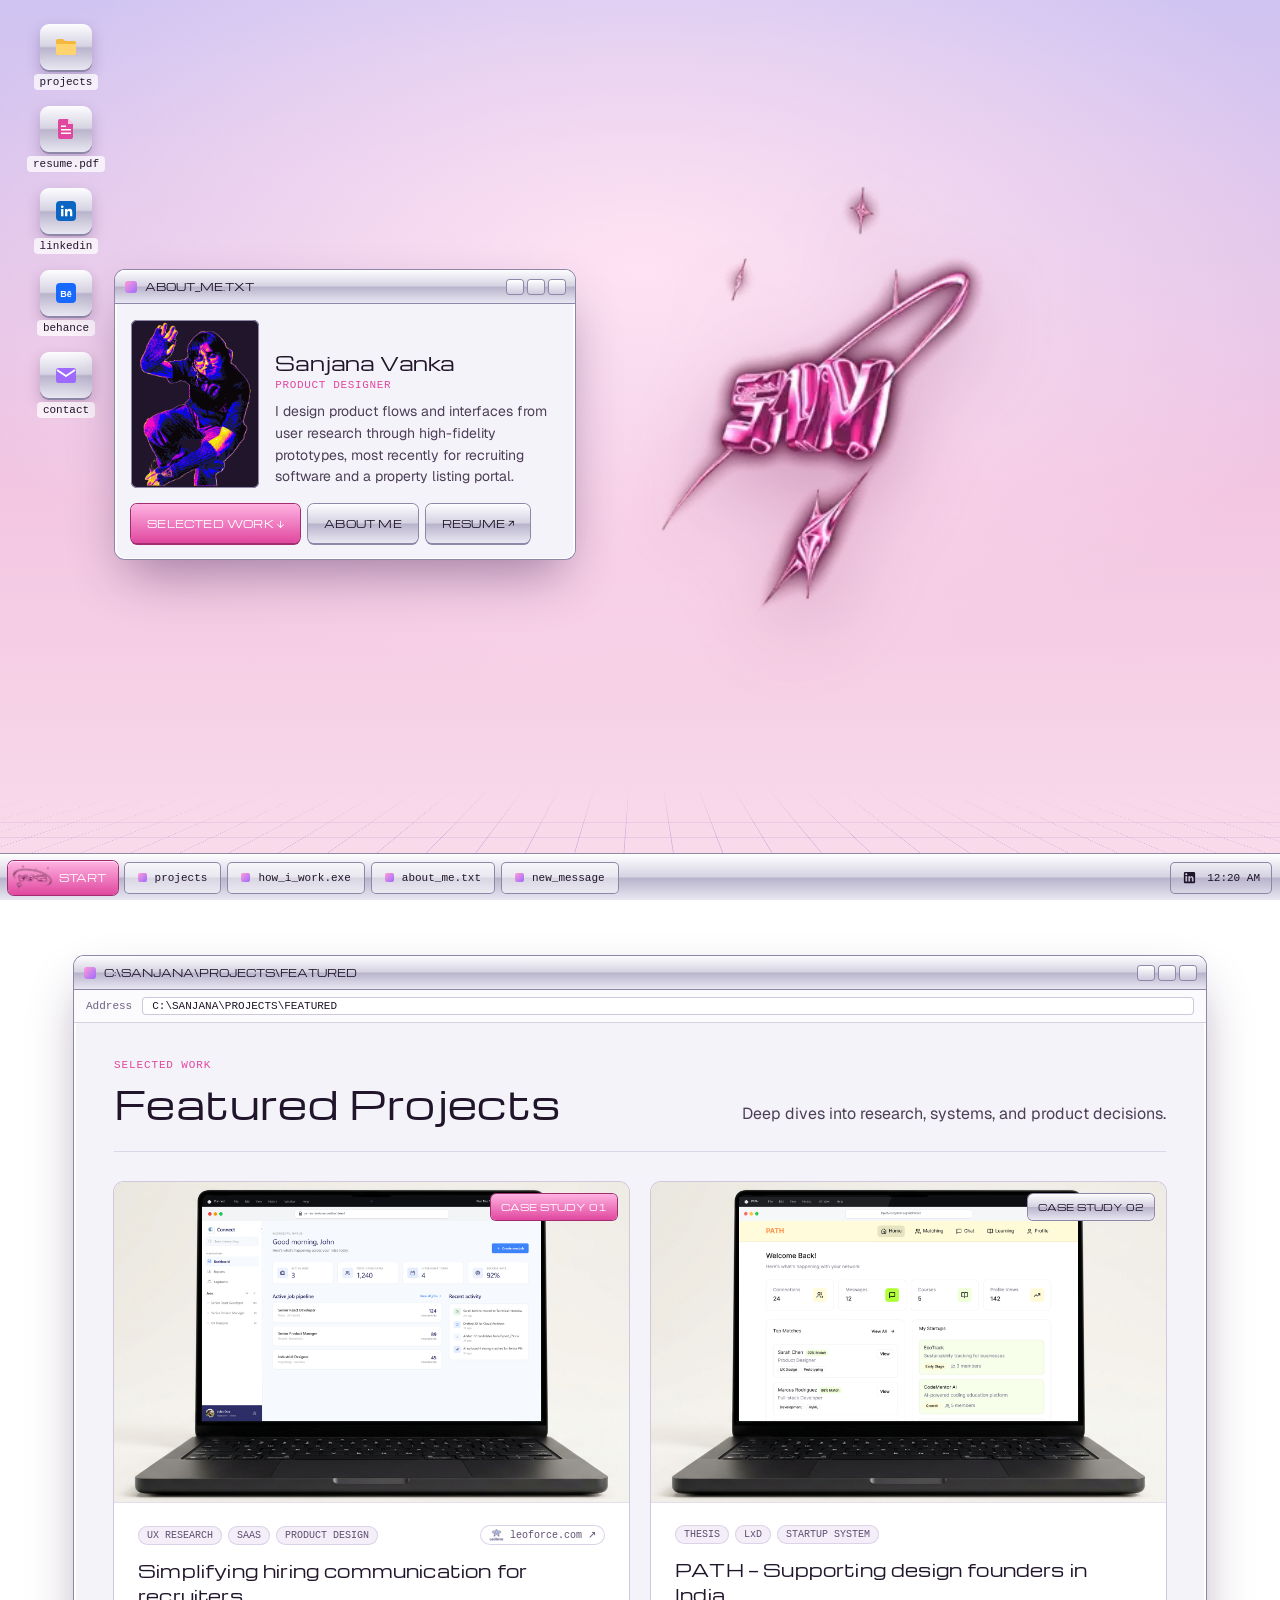
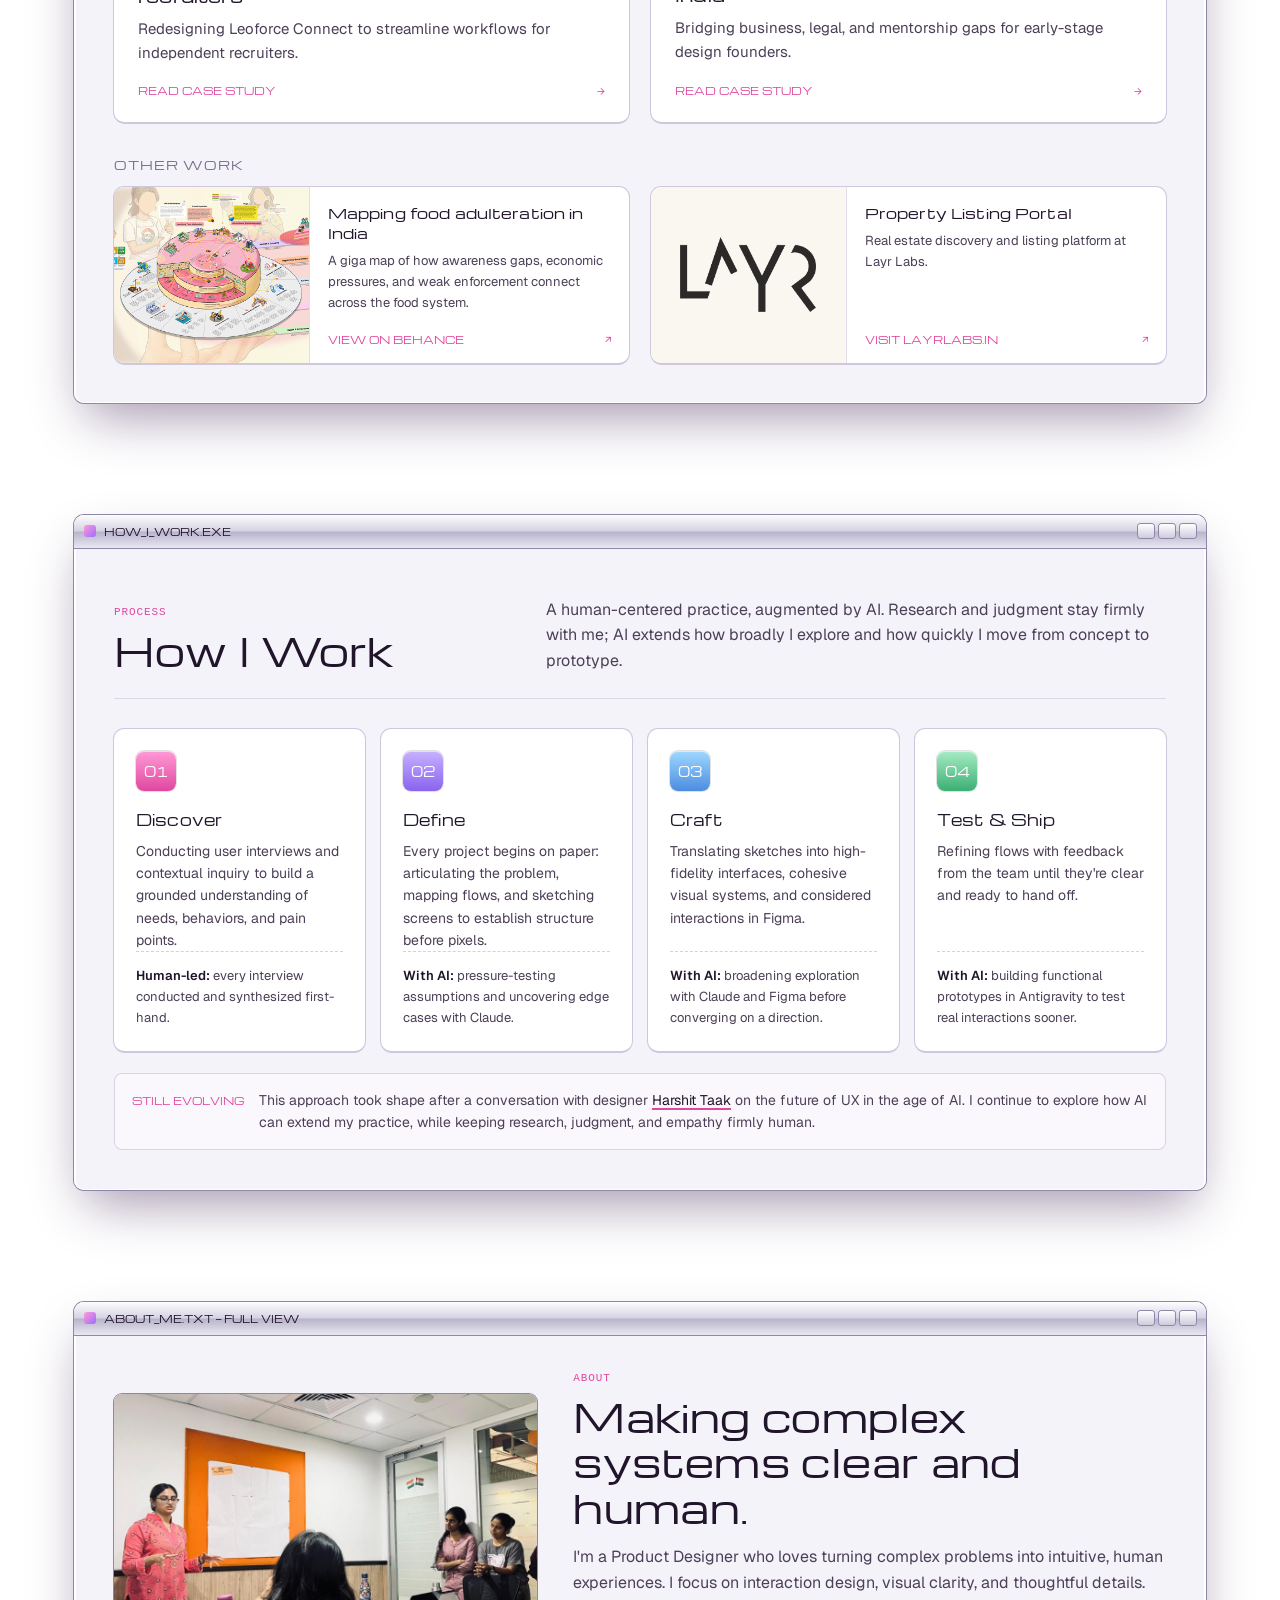
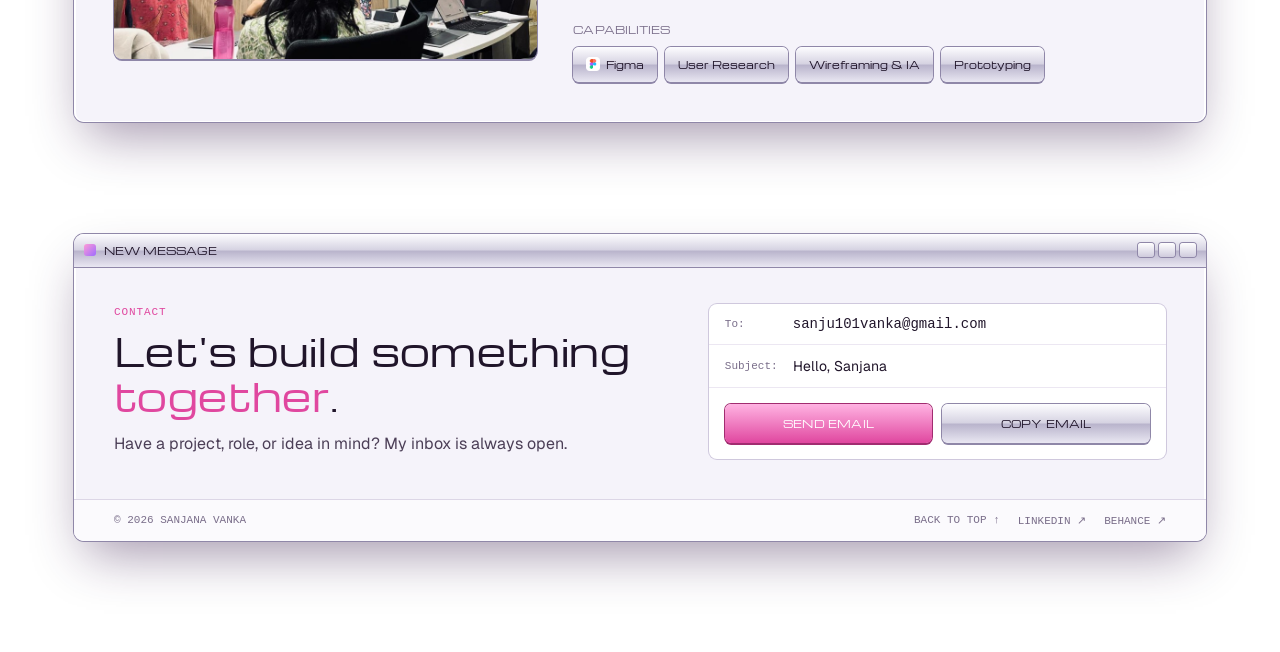
==== commit 04ec8127: "Lead with final designs, group other work on homepage Co-Authored-By: Claude Opus 5.5 <noreply@anthr" ====
--- a/index.html
+++ b/index.html
@@ -10,7 +10,7 @@
     <link rel="preconnect" href="https://fonts.gstatic.com" crossorigin>
     <link href="https://fonts.googleapis.com/css2?family=Geist:wght@300..700&family=Geist+Mono:wght@400..600&family=Michroma&display=swap" rel="stylesheet">
     <link rel="preload" as="image" href="assets/images/san-spin-3d.webp?v=1">
-    <link rel="stylesheet" href="assets/css/desktop.css?v=1.2">
+    <link rel="stylesheet" href="assets/css/desktop.css?v=1.3">
 </head>
 <body>
     <div class="floor" aria-hidden="true"></div>
@@ -105,7 +105,11 @@
                             </div>
                         </article>
 
-                        <a class="proj" href="https://www.behance.net/gallery/240580489/System-Design-Food-Adulteration" target="_blank" rel="noopener noreferrer">
+                    </div>
+
+                    <h3 class="other-title">Other work</h3>
+                    <div class="proj-grid proj-grid--other">
+                        <a class="proj proj--mini" href="https://www.behance.net/gallery/240580489/System-Design-Food-Adulteration" target="_blank" rel="noopener noreferrer">
                             <span class="proj__badge">TEAM PROJECT</span>
                             <div class="proj__media"><img src="assets/images/food-adulteration-cover.png" alt="Giga map of stakeholders in India's food adulteration system" loading="lazy"></div>
                             <div class="proj__body">
@@ -116,7 +120,7 @@
                             </div>
                         </a>
 
-                        <a class="proj" href="https://www.layrlabs.in" target="_blank" rel="noopener noreferrer">
+                        <a class="proj proj--mini" href="https://www.layrlabs.in" target="_blank" rel="noopener noreferrer">
                             <span class="proj__badge proj__badge--pink">IN PROGRESS</span>
                             <div class="proj__media" style="background:#FAF7F0"><img class="contain" src="assets/images/layr-logo.png" alt="LAYR Labs logo" loading="lazy"></div>
                             <div class="proj__body">
--- a/assets/css/desktop.css
+++ b/assets/css/desktop.css
@@ -280,3 +280,15 @@
     .mail__btns { grid-template-columns: 1fr; }
     .evolving { flex-direction: column; gap: 6px; }
 }
+
+/* Other work: smaller cards below the two case studies */
+.other-title { font: 400 12px var(--font-ui); letter-spacing: .08em; text-transform: uppercase; color: var(--mute); margin: 34px 0 14px; }
+.proj--mini { flex-direction: row; }
+.proj--mini .proj__media { aspect-ratio: auto; width: 38%; flex-shrink: 0; border-bottom: 0; border-right: 1px solid #E3DEEC; }
+.proj--mini .proj__media img.contain { width: 70%; }
+.proj--mini .proj__badge { display: none; }
+.proj--mini .proj__body { padding: 16px 18px; }
+.proj--mini h3 { font-size: 14px; }
+.proj--mini p { font-size: 13px; }
+.proj--mini .tags { display: none; }
+@media (max-width: 560px) { .proj--mini { flex-direction: column; } .proj--mini .proj__media { width: 100%; aspect-ratio: 16 / 9; border-right: 0; border-bottom: 1px solid #E3DEEC; } }
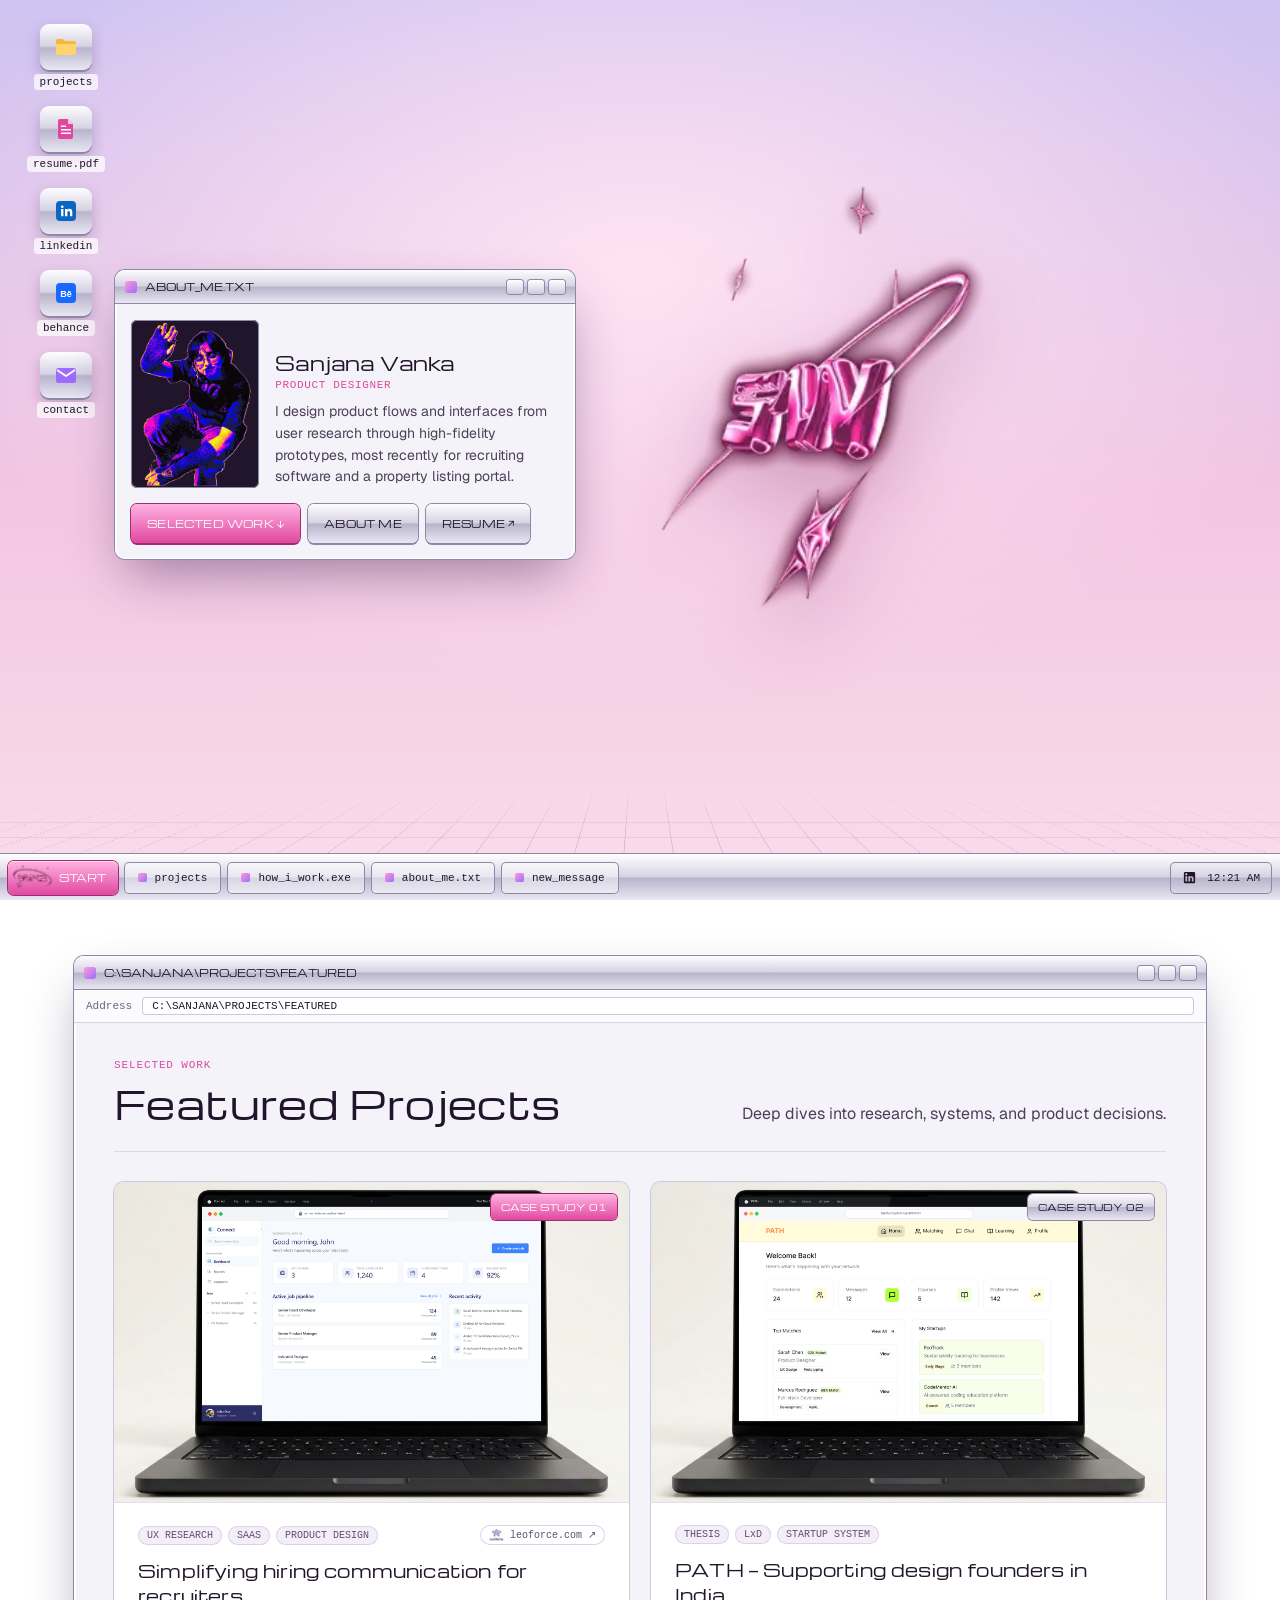
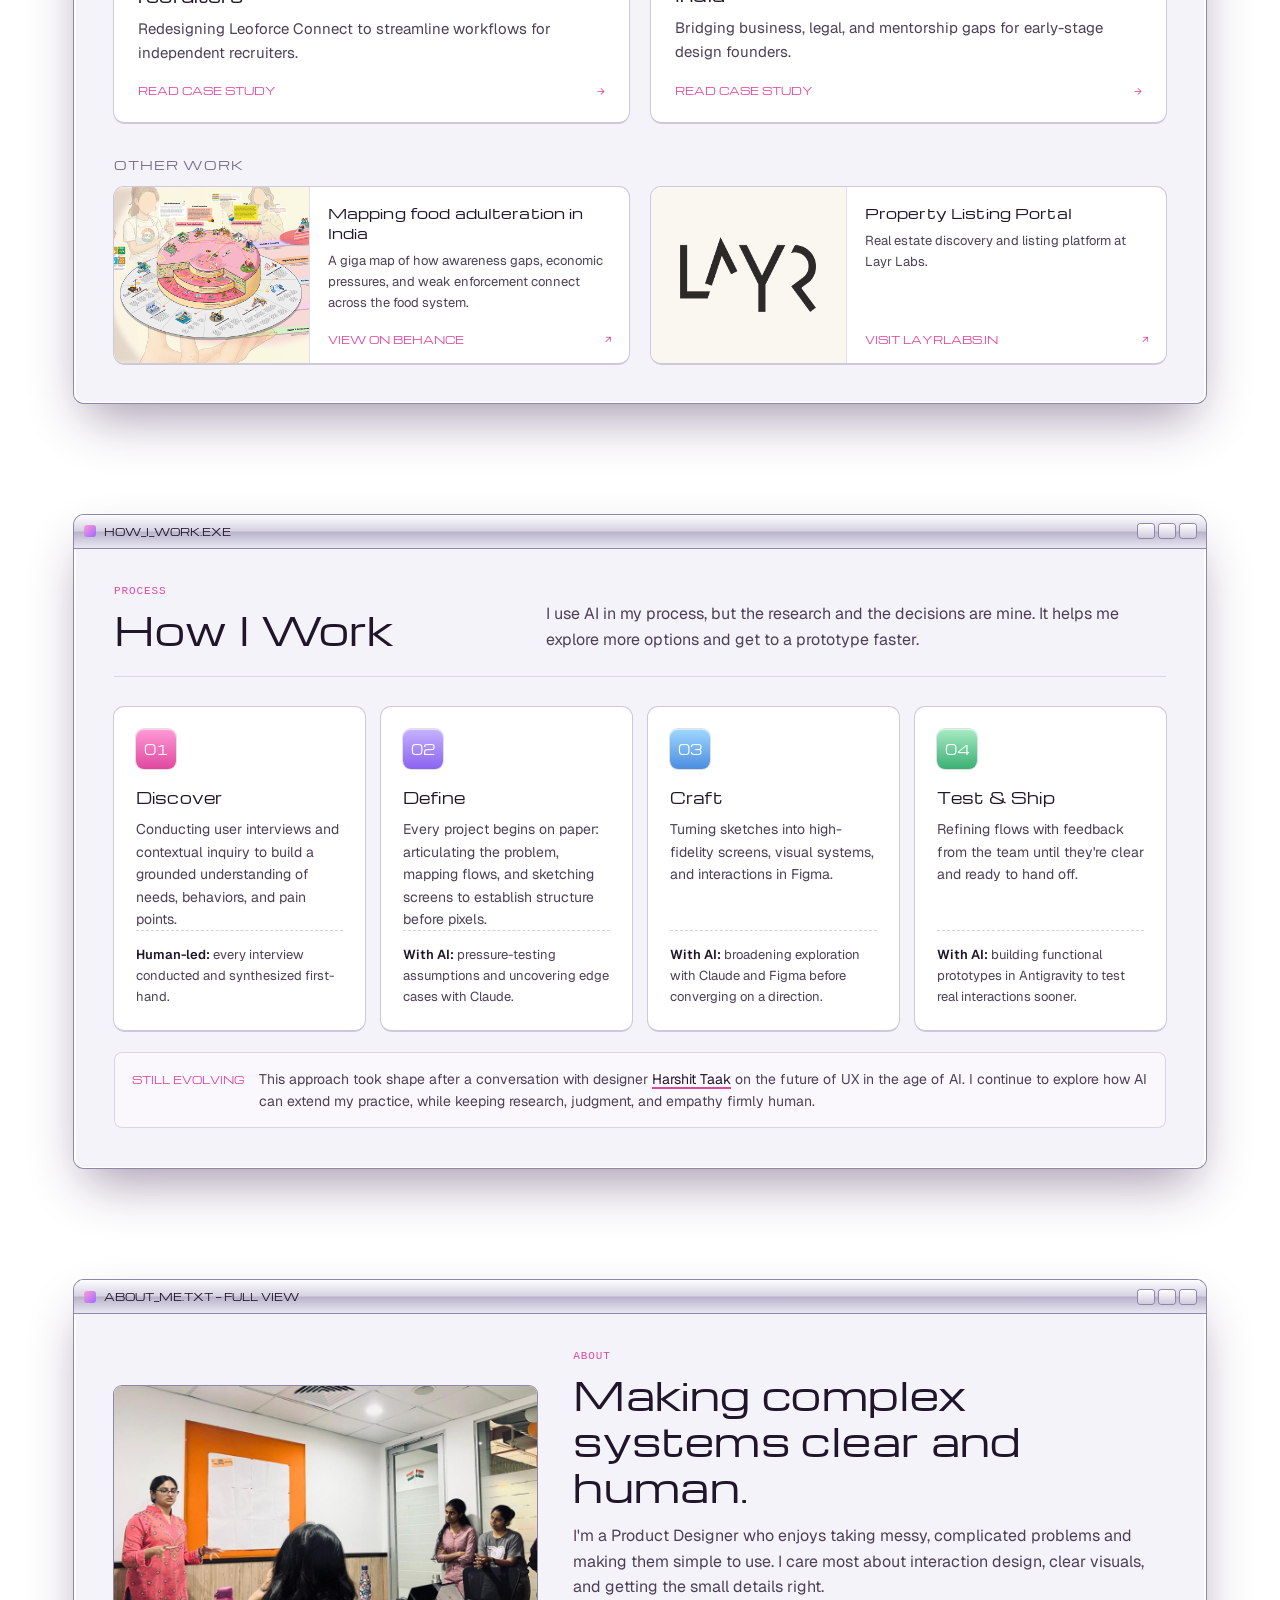
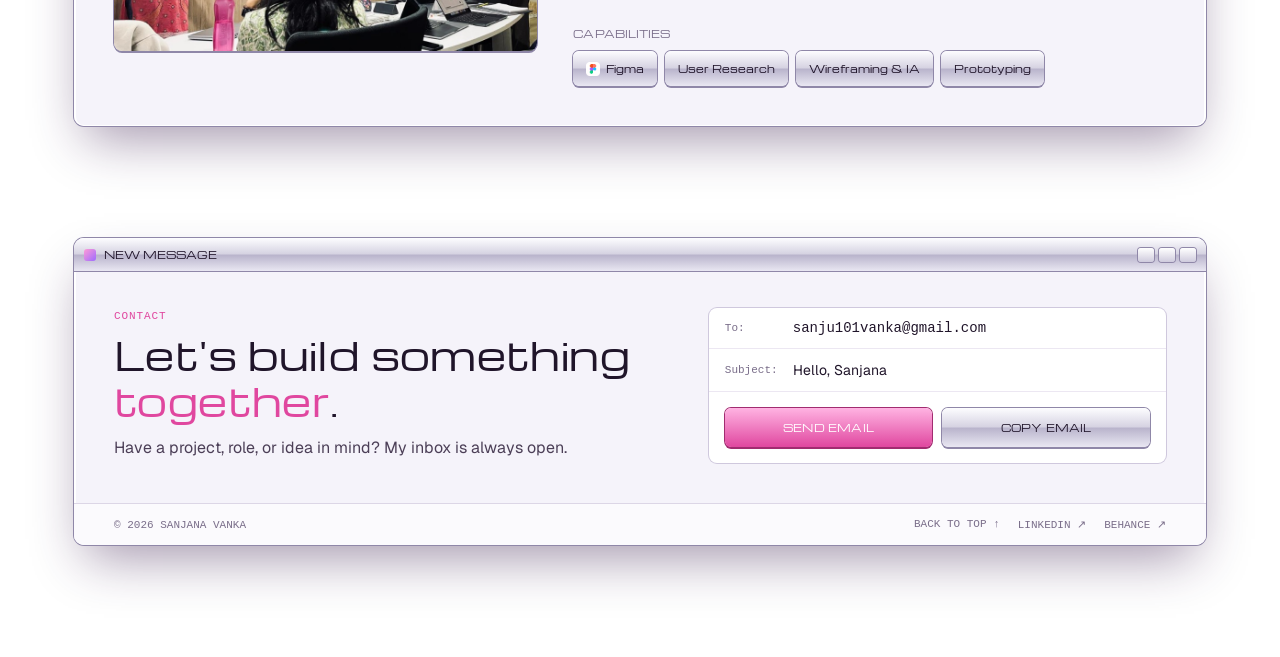
==== commit 90b3beba: "Rewrite case study and homepage copy in a plainer voice Co-Authored-By: Claude Opus 5.5 <noreply@ant" ====
--- a/index.html
+++ b/index.html
@@ -4,7 +4,7 @@
     <meta charset="UTF-8">
     <meta name="viewport" content="width=device-width, initial-scale=1.0">
     <title>Sanjana Vanka — UI/UX & Product Design Portfolio</title>
-    <meta name="description" content="Creative UI/UX & Product Design portfolio of Sanjana Vanka. Blending human-centered systems, editorial typography, and thoughtful digital experiences.">
+    <meta name="description" content="Creative UI/UX & Product Design portfolio of Sanjana Vanka. Case studies in UX research and product design.">
 
     <link rel="preconnect" href="https://fonts.googleapis.com">
     <link rel="preconnect" href="https://fonts.gstatic.com" crossorigin>
@@ -145,7 +145,7 @@
                             <span class="kicker">PROCESS</span>
                             <h2 id="process-title">How I Work</h2>
                         </div>
-                        <p class="lead">A human-centered practice, augmented by AI. Research and judgment stay firmly with me; AI extends how broadly I explore and how quickly I move from concept to prototype.</p>
+                        <p class="lead">I use AI in my process, but the research and the decisions are mine. It helps me explore more options and get to a prototype faster.</p>
                     </div>
 
                     <div class="steps">
@@ -164,7 +164,7 @@
                         <div class="step">
                             <span class="step__n">03</span>
                             <h3>Craft</h3>
-                            <p>Translating sketches into high-fidelity interfaces, cohesive visual systems, and considered interactions in Figma.</p>
+                            <p>Turning sketches into high-fidelity screens, visual systems, and interactions in Figma.</p>
                             <p class="step__note"><b>With AI:</b> broadening exploration with Claude and Figma before converging on a direction.</p>
                         </div>
                         <div class="step">
@@ -193,7 +193,7 @@
                         <div>
                             <span class="kicker">ABOUT</span>
                             <h2 id="about-title">Making complex systems clear and human.</h2>
-                            <p>I'm a Product Designer who loves turning complex problems into intuitive, human experiences. I focus on interaction design, visual clarity, and thoughtful details.</p>
+                            <p>I'm a Product Designer who enjoys taking messy, complicated problems and making them simple to use. I care most about interaction design, clear visuals, and getting the small details right.</p>
                             <h4 class="caps-title">CAPABILITIES</h4>
                             <div class="caps">
                                 <span><img src="assets/images/figma-icon.png" alt="">Figma</span>
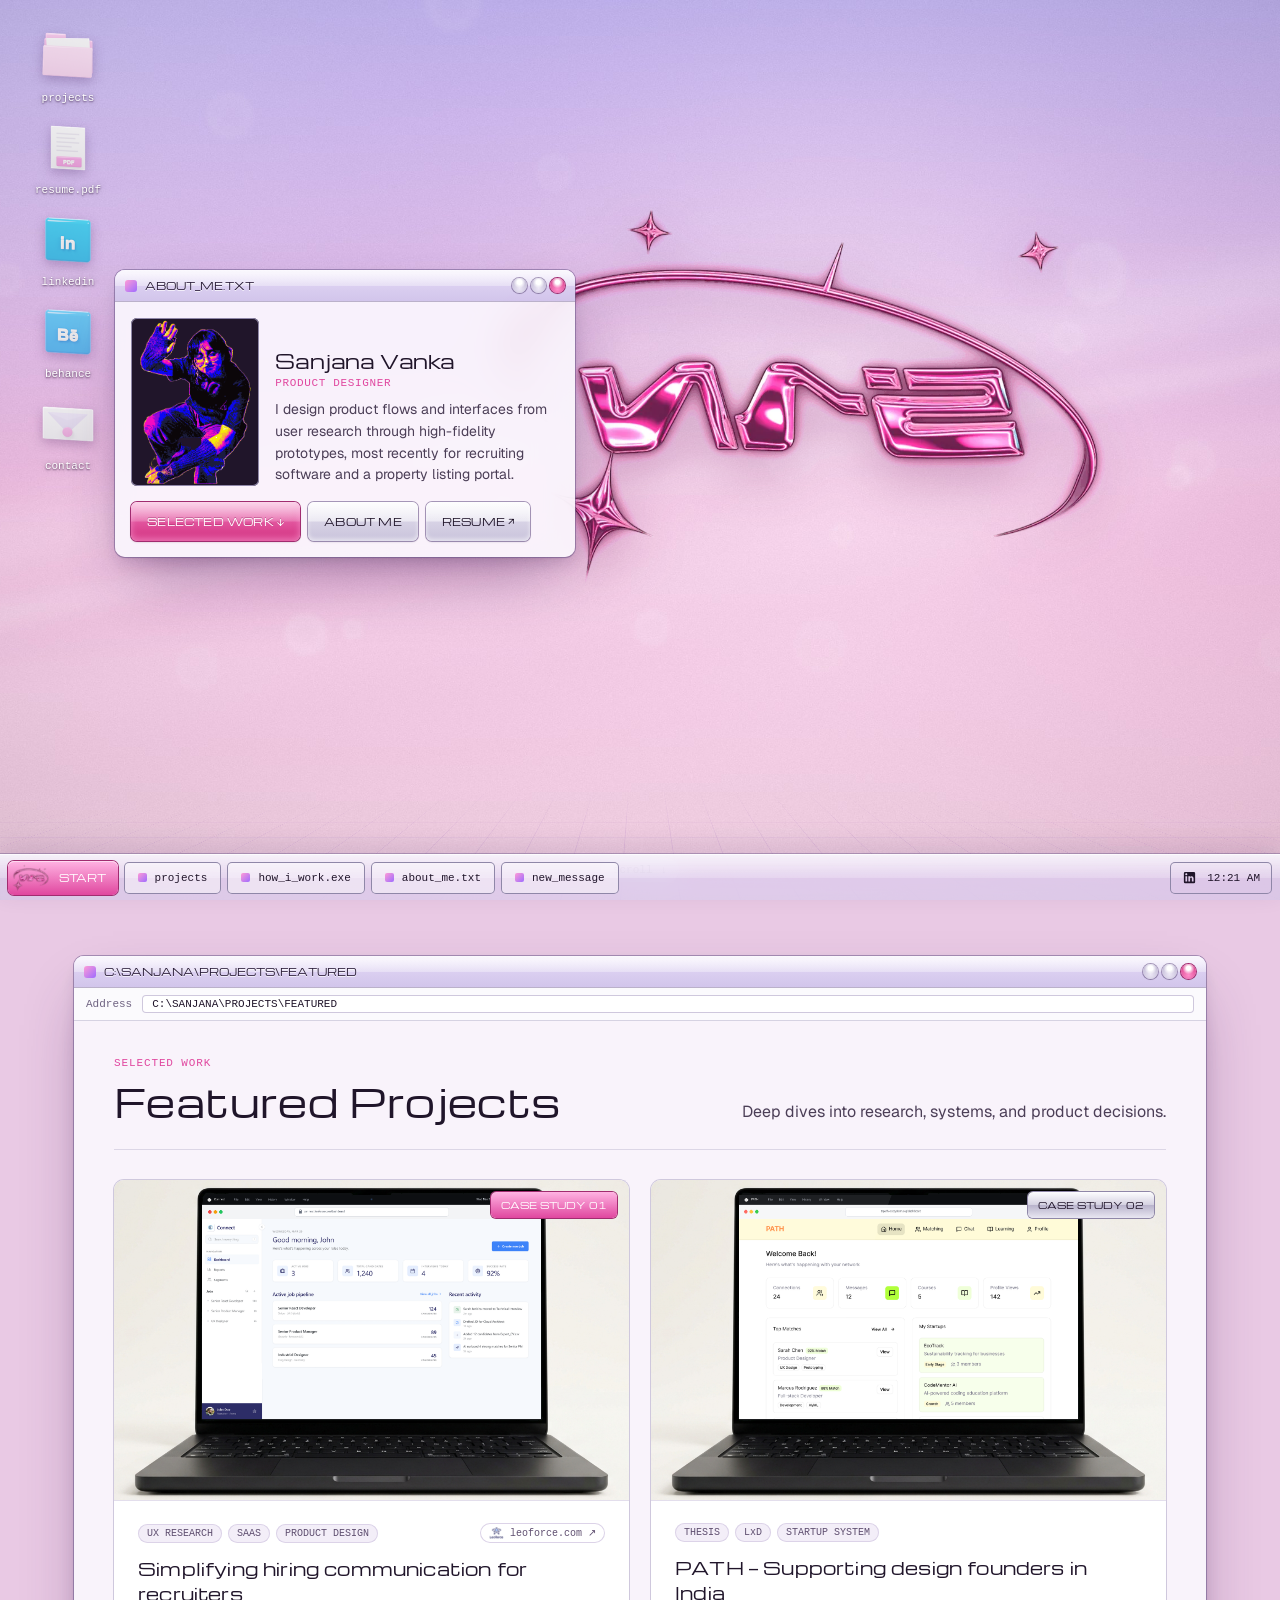
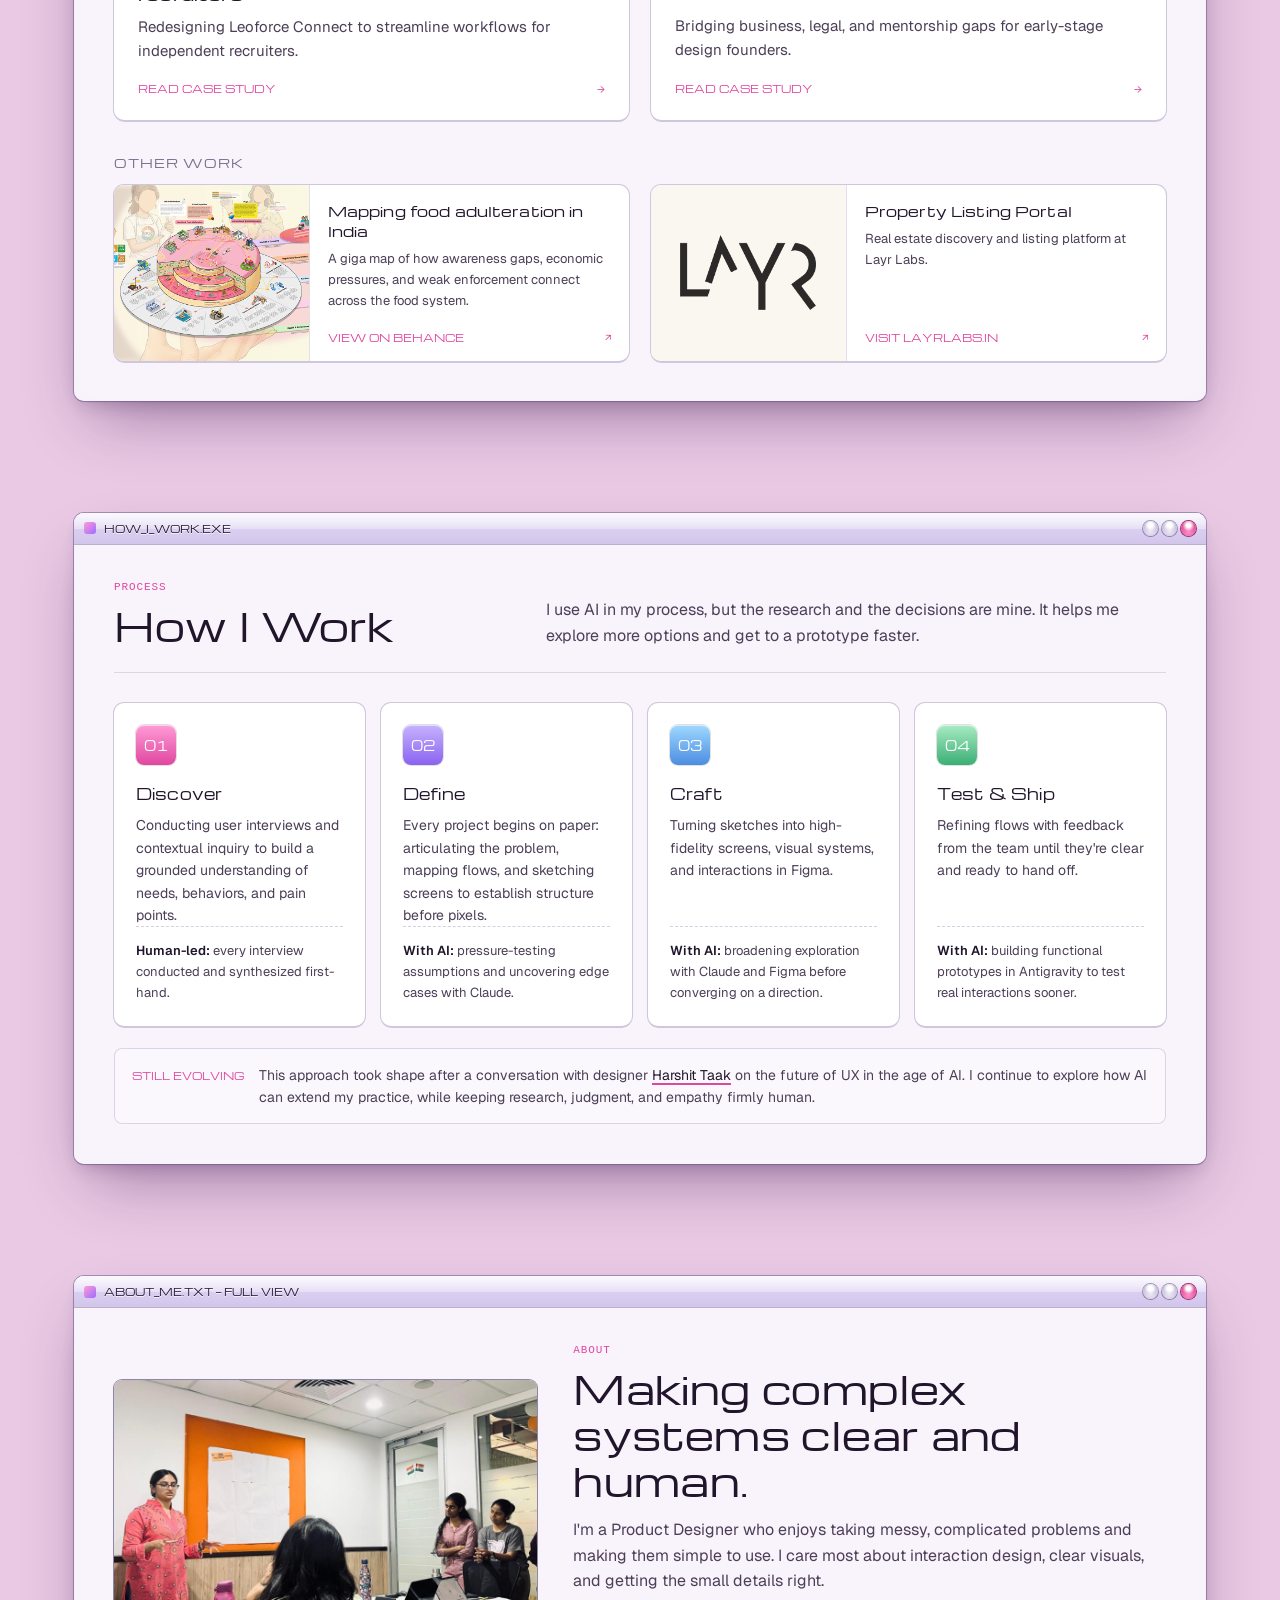
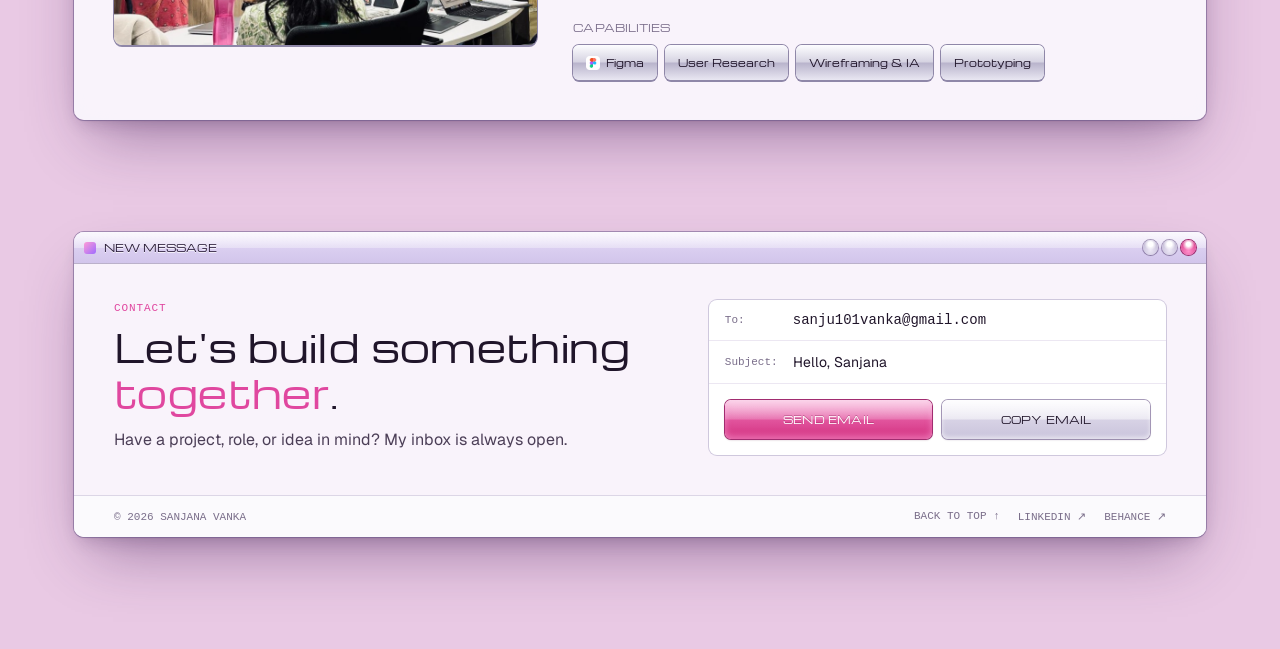
==== commit 589a2865: "Sharper 3D logo, rendered icons, photo wallpaper and glass chrome - Rebuild the spinning logo at 108" ====
--- a/index.html
+++ b/index.html
@@ -9,8 +9,8 @@
     <link rel="preconnect" href="https://fonts.googleapis.com">
     <link rel="preconnect" href="https://fonts.gstatic.com" crossorigin>
     <link href="https://fonts.googleapis.com/css2?family=Geist:wght@300..700&family=Geist+Mono:wght@400..600&family=Michroma&display=swap" rel="stylesheet">
-    <link rel="preload" as="image" href="assets/images/san-spin-3d.webp?v=1">
-    <link rel="stylesheet" href="assets/css/desktop.css?v=1.3">
+    <link rel="preload" as="image" href="assets/images/san-still-hq.webp">
+    <link rel="stylesheet" href="assets/css/desktop.css?v=2.1">
 </head>
 <body>
     <div class="floor" aria-hidden="true"></div>
@@ -19,29 +19,29 @@
     <header class="desk" id="top">
         <nav class="icons" aria-label="Quick links">
             <a class="icon" href="#work">
-                <span class="icon__img"><svg viewBox="0 0 24 24" aria-hidden="true"><path fill="#F5B83D" d="M2 6a2 2 0 0 1 2-2h5l2 2h9a2 2 0 0 1 2 2v10a2 2 0 0 1-2 2H4a2 2 0 0 1-2-2z"/><path fill="#FFD36E" d="M2 9h20v9a2 2 0 0 1-2 2H4a2 2 0 0 1-2-2z"/></svg></span>
+                <span class="icon__img"><img src="assets/images/ico-folder.png" alt="" width="64" height="64"></span>
                 <span>projects</span>
             </a>
             <a class="icon" href="assets/docs/Sanjana_Vanka_Resume.pdf" target="_blank" rel="noopener noreferrer">
-                <span class="icon__img"><svg viewBox="0 0 24 24" aria-hidden="true"><path fill="#E0479F" d="M6 2h8l5 5v13a2 2 0 0 1-2 2H6a2 2 0 0 1-2-2V4a2 2 0 0 1 2-2z"/><path fill="#fff" d="M14 2v5h5z" opacity=".7"/><path fill="#fff" d="M7 12h10v1.5H7zm0 3.5h10V17H7zm0-7h5V10H7z"/></svg></span>
+                <span class="icon__img"><img src="assets/images/ico-resume.png" alt="" width="64" height="64"></span>
                 <span>resume.pdf</span>
             </a>
             <a class="icon" href="https://www.linkedin.com/in/sanjana-vanka/" target="_blank" rel="noopener noreferrer">
-                <span class="icon__img"><svg viewBox="0 0 24 24" aria-hidden="true"><rect width="20" height="20" x="2" y="2" rx="4" fill="#0A66C2"/><path fill="#fff" d="M7.1 10h2.3v7.2H7.1zm1.15-3.6a1.33 1.33 0 1 1 0 2.66 1.33 1.33 0 0 1 0-2.66zM11 10h2.2v1c.3-.6 1.1-1.2 2.3-1.2 2.4 0 2.8 1.6 2.8 3.6v3.8H16v-3.4c0-.8 0-1.9-1.2-1.9s-1.4.9-1.4 1.8v3.5H11z"/></svg></span>
+                <span class="icon__img"><img src="assets/images/ico-linkedin.png" alt="" width="64" height="64"></span>
                 <span>linkedin</span>
             </a>
             <a class="icon" href="https://www.behance.net/sanjanavanka1" target="_blank" rel="noopener noreferrer">
-                <span class="icon__img"><svg viewBox="0 0 24 24" aria-hidden="true"><rect width="20" height="20" x="2" y="2" rx="4" fill="#1769FF"/><text x="12" y="16" text-anchor="middle" font-family="Arial,sans-serif" font-weight="800" font-size="9" fill="#fff">Bē</text></svg></span>
+                <span class="icon__img"><img src="assets/images/ico-behance.png" alt="" width="64" height="64"></span>
                 <span>behance</span>
             </a>
             <a class="icon" href="#contact">
-                <span class="icon__img"><svg viewBox="0 0 24 24" aria-hidden="true"><rect width="20" height="15" x="2" y="5" rx="2.5" fill="#9E6BFF"/><path d="M3 7l9 6 9-6" fill="none" stroke="#fff" stroke-width="1.8" stroke-linejoin="round"/></svg></span>
+                <span class="icon__img"><img src="assets/images/ico-mail.png" alt="" width="64" height="64"></span>
                 <span>contact</span>
             </a>
         </nav>
 
         <div class="logo3d">
-            <img src="assets/images/san-spin-3d.webp?v=1" alt="SAN, Sanjana's 3D logo in pink chrome, spinning" width="480" height="360" fetchpriority="high">
+            <img src="assets/images/san-still-hq.webp" data-spin="assets/images/san-spin-hq.webp" alt="SAN, Sanjana's 3D logo in pink chrome, spinning" width="1080" height="810" fetchpriority="high">
         </div>
 
         <section class="win w-about" data-drag aria-labelledby="hero-name">
@@ -268,6 +268,6 @@
         </div>
     </nav>
 
-    <script src="assets/js/desktop.js?v=1.0"></script>
+    <script src="assets/js/desktop.js?v=2.0"></script>
 </body>
 </html>
--- a/assets/css/desktop.css
+++ b/assets/css/desktop.css
@@ -292,3 +292,88 @@
 .proj--mini p { font-size: 13px; }
 .proj--mini .tags { display: none; }
 @media (max-width: 560px) { .proj--mini { flex-direction: column; } .proj--mini .proj__media { width: 100%; aspect-ratio: 16 / 9; border-right: 0; border-bottom: 1px solid #E3DEEC; } }
+
+/* ==========================================================================
+   Realistic pass: photographic wallpaper, rendered icons, glass chrome
+   ========================================================================== */
+body {
+    background: #E9C9E4 url("../images/wallpaper.jpg") center / cover fixed no-repeat;
+}
+.floor { opacity: .45; }
+
+/* Rendered 3D icons sit straight on the desktop, like a real OS */
+.icons { gap: 12px; }
+.icon { width: 88px; }
+.icon__img { width: 64px; height: 64px; margin-bottom: 4px; background: none; box-shadow: none; border-radius: 0; }
+.icon__img img { width: 64px; height: 64px; filter: drop-shadow(0 4px 6px rgba(70, 30, 90, .28)); transition: transform .15s; }
+.icon:hover .icon__img { transform: none; }
+.icon:hover .icon__img img { transform: translateY(-2px) scale(1.04); }
+.icon span:last-child { background: none; color: #fff; text-shadow: 0 1px 2px rgba(40, 10, 50, .7), 0 0 6px rgba(40, 10, 50, .35); font-size: 11px; }
+.icon:hover span:last-child { background: rgba(224, 71, 159, .85); text-shadow: none; }
+.icon:focus-visible span:last-child { background: var(--pink); }
+
+/* Crisp logo; softer, closer contact shadow */
+.logo3d { filter: drop-shadow(0 18px 26px rgba(120, 30, 90, .28)); }
+
+/* Glass windows (Aero-style): frosted chrome, gloss, layered shadow */
+.win {
+    background: rgba(250, 248, 253, .9);
+    -webkit-backdrop-filter: blur(18px) saturate(1.3);
+    backdrop-filter: blur(18px) saturate(1.3);
+    box-shadow:
+        0 0 0 1px rgba(110, 90, 140, .55),
+        inset 0 1px 0 rgba(255, 255, 255, .9),
+        0 1px 2px rgba(40, 15, 60, .12),
+        0 8px 18px -6px rgba(40, 15, 60, .22),
+        0 30px 60px -18px rgba(60, 20, 80, .45);
+}
+.tb {
+    position: relative; height: 32px;
+    background:
+        linear-gradient(180deg, rgba(255, 255, 255, .85) 0%, rgba(255, 255, 255, .35) 50%, rgba(255, 255, 255, 0) 51%),
+        linear-gradient(180deg, rgba(226, 214, 246, .9), rgba(206, 192, 234, .9));
+    border-bottom: 1px solid rgba(110, 90, 140, .45);
+}
+.tb__title { font-size: 10px; color: #2A1D38; text-shadow: 0 1px 0 rgba(255, 255, 255, .8); }
+.tb__ctl { gap: 4px; }
+.tb__ctl span {
+    width: 15px; height: 15px; border-radius: 50%;
+    background: radial-gradient(circle at 50% 28%, #fff 0 18%, transparent 46%), radial-gradient(circle at 50% 70%, #ECE7F6, #B7AECD);
+    box-shadow: 0 0 0 1px rgba(100, 80, 130, .55), 0 1px 1px rgba(0, 0, 0, .12);
+}
+.tb__ctl span:last-child {
+    background: radial-gradient(circle at 50% 28%, #fff 0 16%, transparent 46%), radial-gradient(circle at 50% 75%, #FF8FCB, #D2307F);
+    box-shadow: 0 0 0 1px #A12C70, 0 1px 1px rgba(0, 0, 0, .15);
+}
+
+/* Glossy buttons: highlight on the top half, like Aqua pills */
+.b98 {
+    background:
+        linear-gradient(180deg, rgba(255, 255, 255, .95) 0%, rgba(255, 255, 255, .5) 48%, rgba(255, 255, 255, 0) 52%),
+        linear-gradient(180deg, #E6E2F0, #C9C3DB);
+    box-shadow: 0 0 0 1px rgba(110, 90, 140, .6), 0 1px 2px rgba(40, 15, 60, .2), inset 0 -2px 4px rgba(255, 255, 255, .6);
+}
+.b98--pink {
+    background:
+        linear-gradient(180deg, rgba(255, 255, 255, .7) 0%, rgba(255, 255, 255, .2) 48%, rgba(255, 255, 255, 0) 52%),
+        linear-gradient(180deg, #F27BBE, #D2307F);
+    box-shadow: 0 0 0 1px #A12C70, 0 1px 2px rgba(80, 10, 50, .3), inset 0 -3px 6px rgba(255, 170, 220, .55);
+    text-shadow: 0 -1px 0 rgba(120, 20, 70, .35);
+}
+.b98:active { transform: translateY(1px); }
+
+/* Glass taskbar */
+.taskbar {
+    background:
+        linear-gradient(180deg, rgba(255, 255, 255, .75) 0%, rgba(255, 255, 255, .25) 50%, rgba(255, 255, 255, .05) 51%),
+        rgba(214, 200, 238, .72);
+    -webkit-backdrop-filter: blur(16px) saturate(1.4);
+    backdrop-filter: blur(16px) saturate(1.4);
+    border-top: 1px solid rgba(255, 255, 255, .9);
+    box-shadow: 0 -1px 0 rgba(110, 90, 140, .45), 0 -8px 24px rgba(60, 20, 80, .12);
+}
+@media (max-width: 900px) {
+    .icon { width: auto; flex: 1 1 0; min-width: 0; }
+    .icon__img, .icon__img img { width: 48px; height: 48px; }
+    .icon span:last-child { font-size: 9px; padding: 2px 2px; white-space: nowrap; }
+}
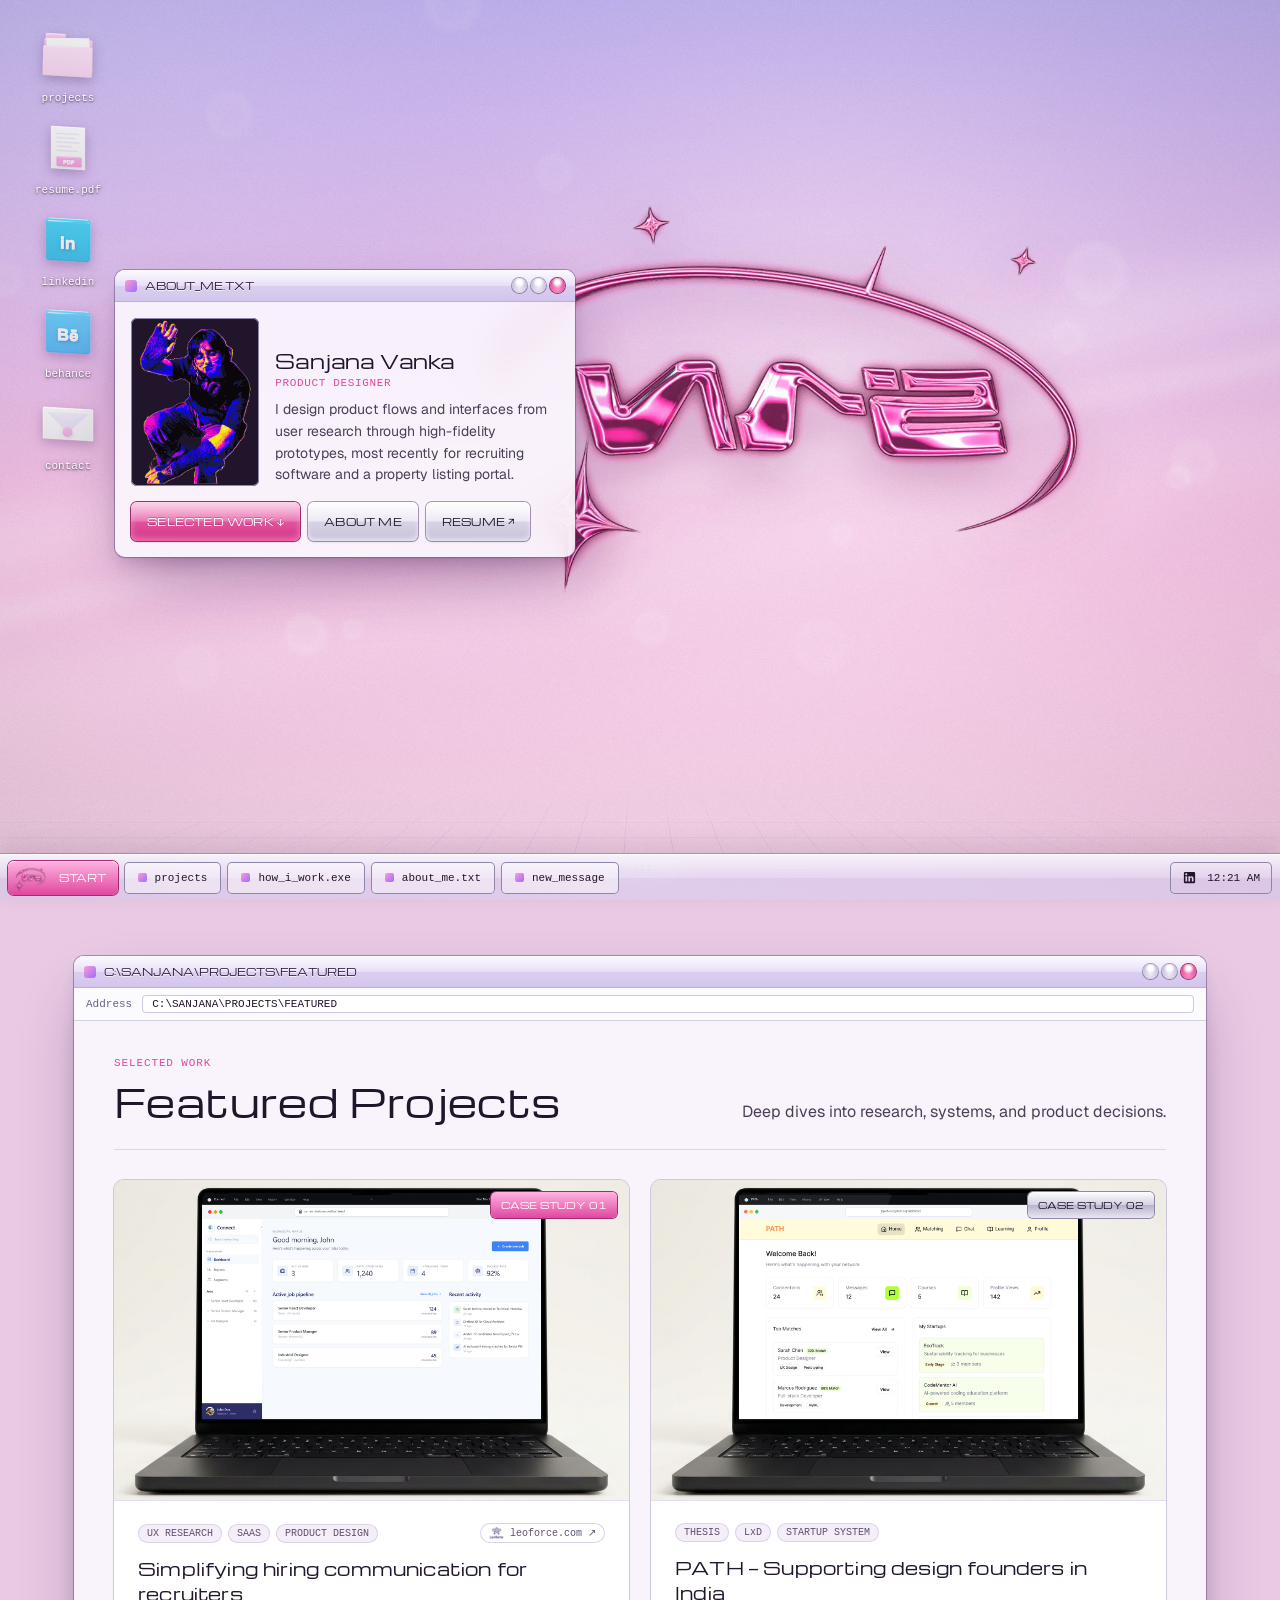
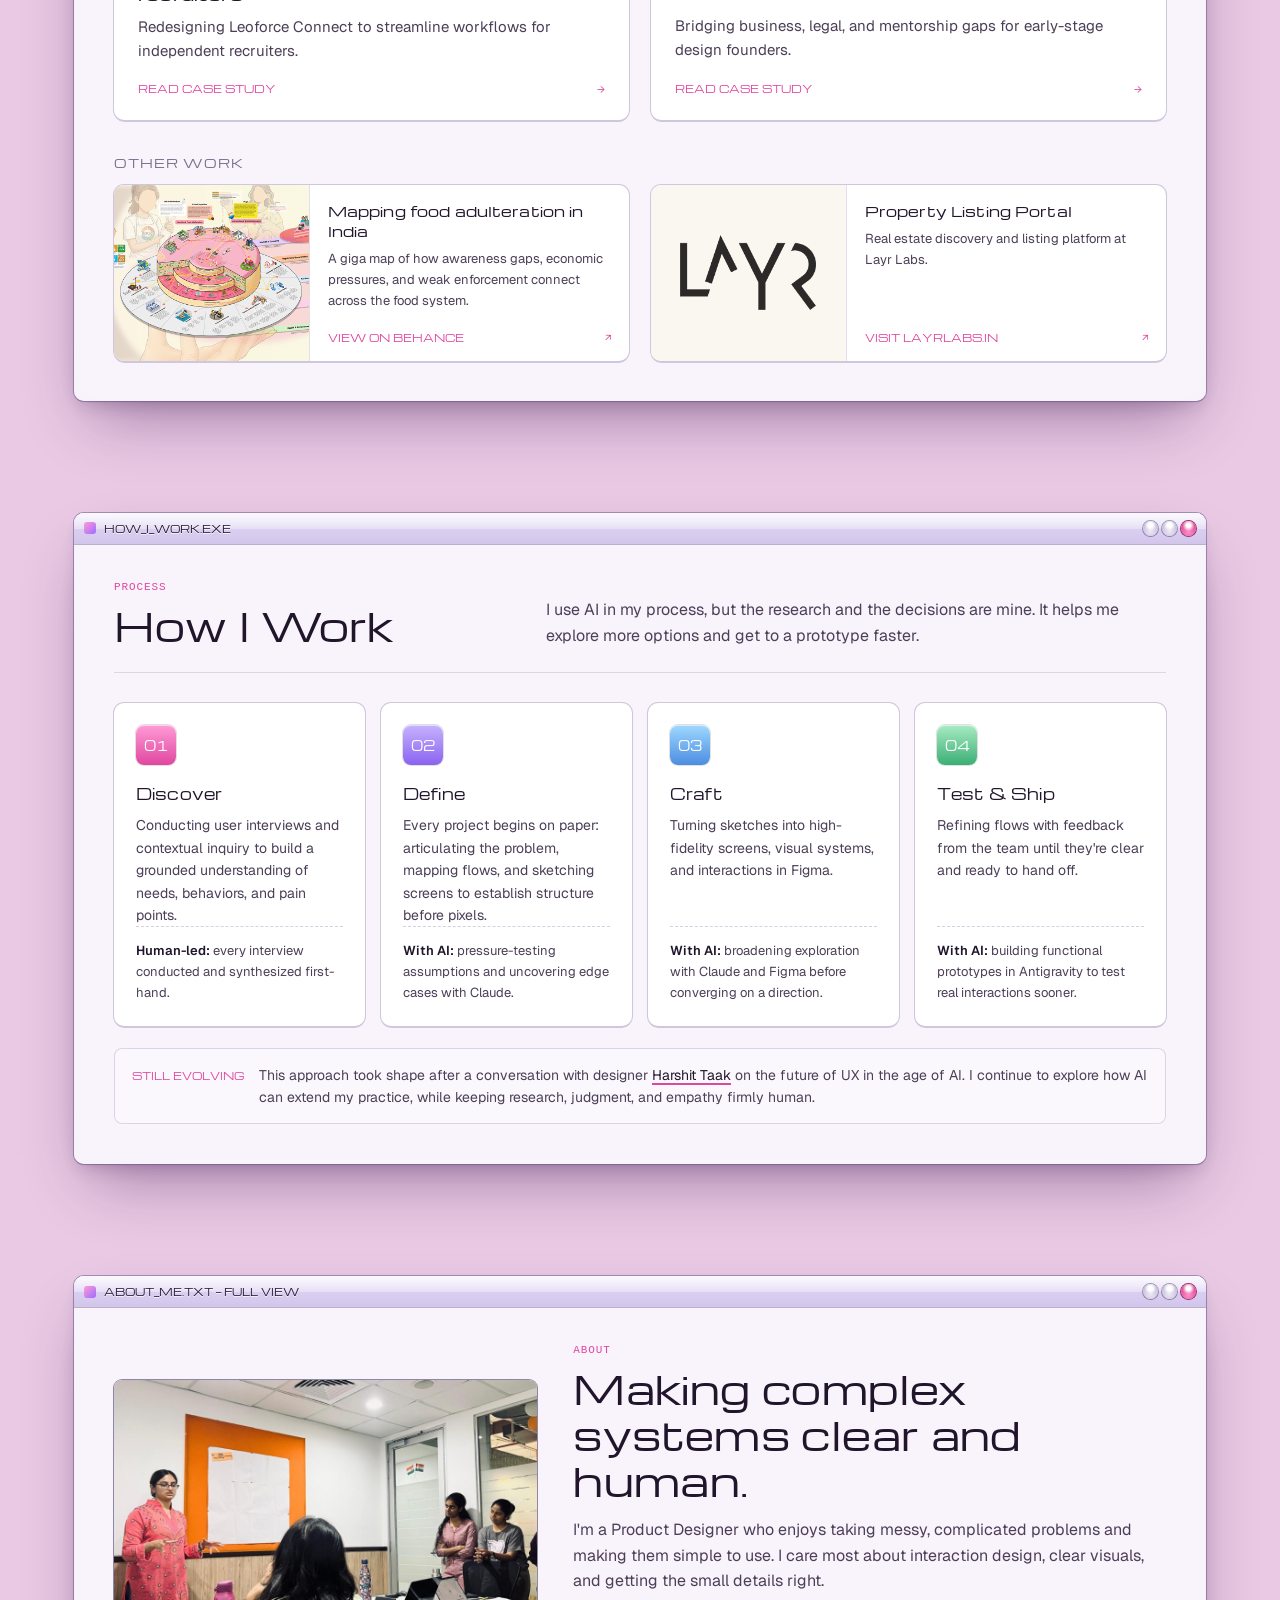
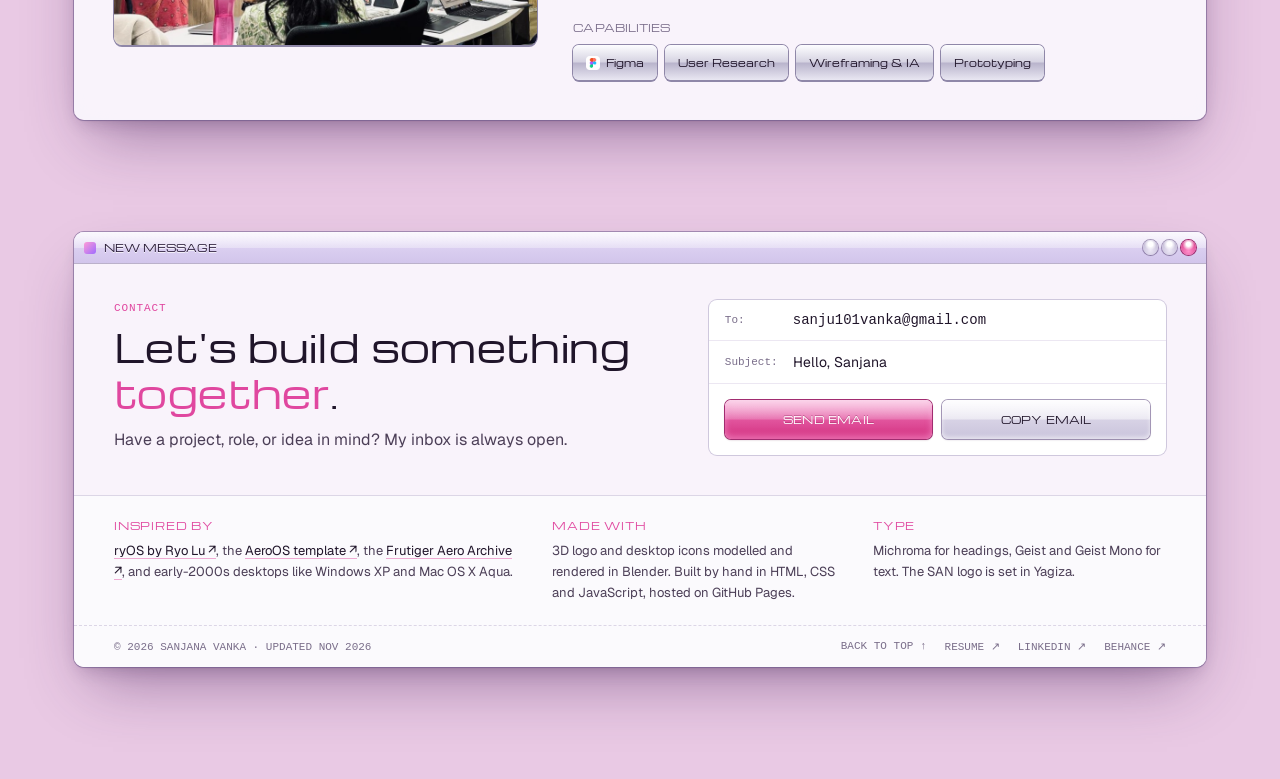
==== commit 29d93be8: "Add colophon with site inspiration, tools and type to footers Co-Authored-By: Claude Opus 5.5 <norep" ====
--- a/index.html
+++ b/index.html
@@ -10,7 +10,7 @@
     <link rel="preconnect" href="https://fonts.gstatic.com" crossorigin>
     <link href="https://fonts.googleapis.com/css2?family=Geist:wght@300..700&family=Geist+Mono:wght@400..600&family=Michroma&display=swap" rel="stylesheet">
     <link rel="preload" as="image" href="assets/images/san-still-hq.webp">
-    <link rel="stylesheet" href="assets/css/desktop.css?v=2.1">
+    <link rel="stylesheet" href="assets/css/desktop.css?v=2.2">
 </head>
 <body>
     <div class="floor" aria-hidden="true"></div>
@@ -228,10 +228,25 @@
                         </div>
                     </div>
                 </div>
+                <div class="colophon">
+                    <div>
+                        <h3>INSPIRED BY</h3>
+                        <p><a href="https://os.ryo.lu" target="_blank" rel="noopener noreferrer">ryOS by Ryo Lu ↗</a>, the <a href="https://www.framer.com/marketplace/templates/aeroos/" target="_blank" rel="noopener noreferrer">AeroOS template ↗</a>, the <a href="https://frutigeraeroarchive.org" target="_blank" rel="noopener noreferrer">Frutiger Aero Archive ↗</a>, and early-2000s desktops like Windows XP and Mac OS X Aqua.</p>
+                    </div>
+                    <div>
+                        <h3>MADE WITH</h3>
+                        <p>3D logo and desktop icons modelled and rendered in Blender. Built by hand in HTML, CSS and JavaScript, hosted on GitHub Pages.</p>
+                    </div>
+                    <div>
+                        <h3>TYPE</h3>
+                        <p>Michroma for headings, Geist and Geist Mono for text. The SAN logo is set in Yagiza.</p>
+                    </div>
+                </div>
                 <footer class="foot">
-                    <span>© 2026 SANJANA VANKA</span>
+                    <span>© 2026 SANJANA VANKA · UPDATED NOV 2026</span>
                     <nav aria-label="Elsewhere">
                         <a href="#top">BACK TO TOP ↑</a>
+                        <a href="assets/docs/Sanjana_Vanka_Resume.pdf" target="_blank" rel="noopener noreferrer">RESUME ↗</a>
                         <a href="https://www.linkedin.com/in/sanjana-vanka/" target="_blank" rel="noopener noreferrer">LINKEDIN ↗</a>
                         <a href="https://www.behance.net/sanjanavanka1" target="_blank" rel="noopener noreferrer">BEHANCE ↗</a>
                     </nav>
--- a/assets/css/desktop.css
+++ b/assets/css/desktop.css
@@ -377,3 +377,12 @@
     .icon__img, .icon__img img { width: 48px; height: 48px; }
     .icon span:last-child { font-size: 9px; padding: 2px 2px; white-space: nowrap; }
 }
+
+/* Colophon above the footer */
+.colophon { display: grid; grid-template-columns: 1.4fr 1fr 1fr; gap: 28px; padding: 22px 40px; border-top: 1px solid #DCD6E6; background: #FBFAFD; }
+.colophon h3 { font: 400 10px var(--font-ui); letter-spacing: .08em; color: var(--pink); margin-bottom: 8px; }
+.colophon p { font-size: 13px; line-height: 1.6; color: var(--ink-soft); }
+.colophon a { color: var(--ink); text-decoration: underline; text-decoration-color: rgba(224, 71, 159, .45); text-underline-offset: 3px; }
+.colophon a:hover { color: var(--pink); }
+.foot { border-top-style: dashed; }
+@media (max-width: 900px) { .colophon { grid-template-columns: 1fr; gap: 16px; padding: 18px 20px; } }
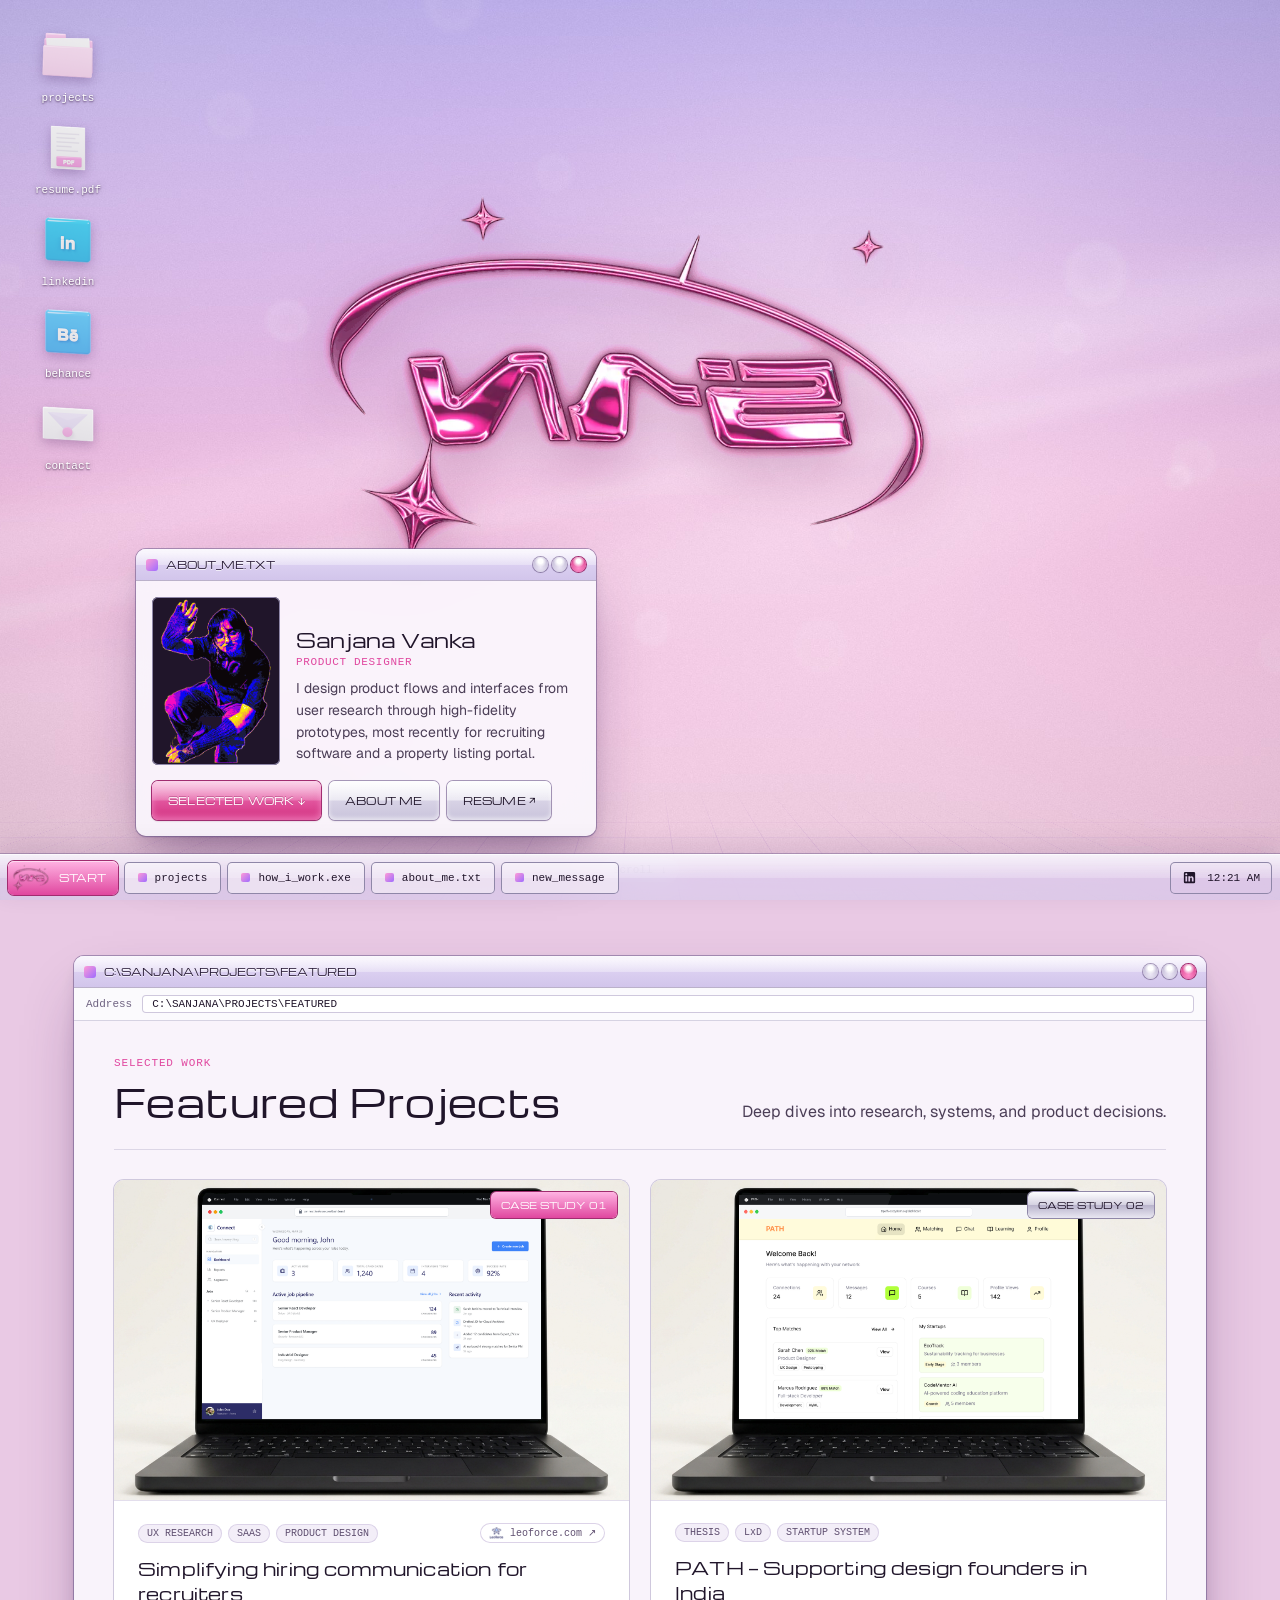
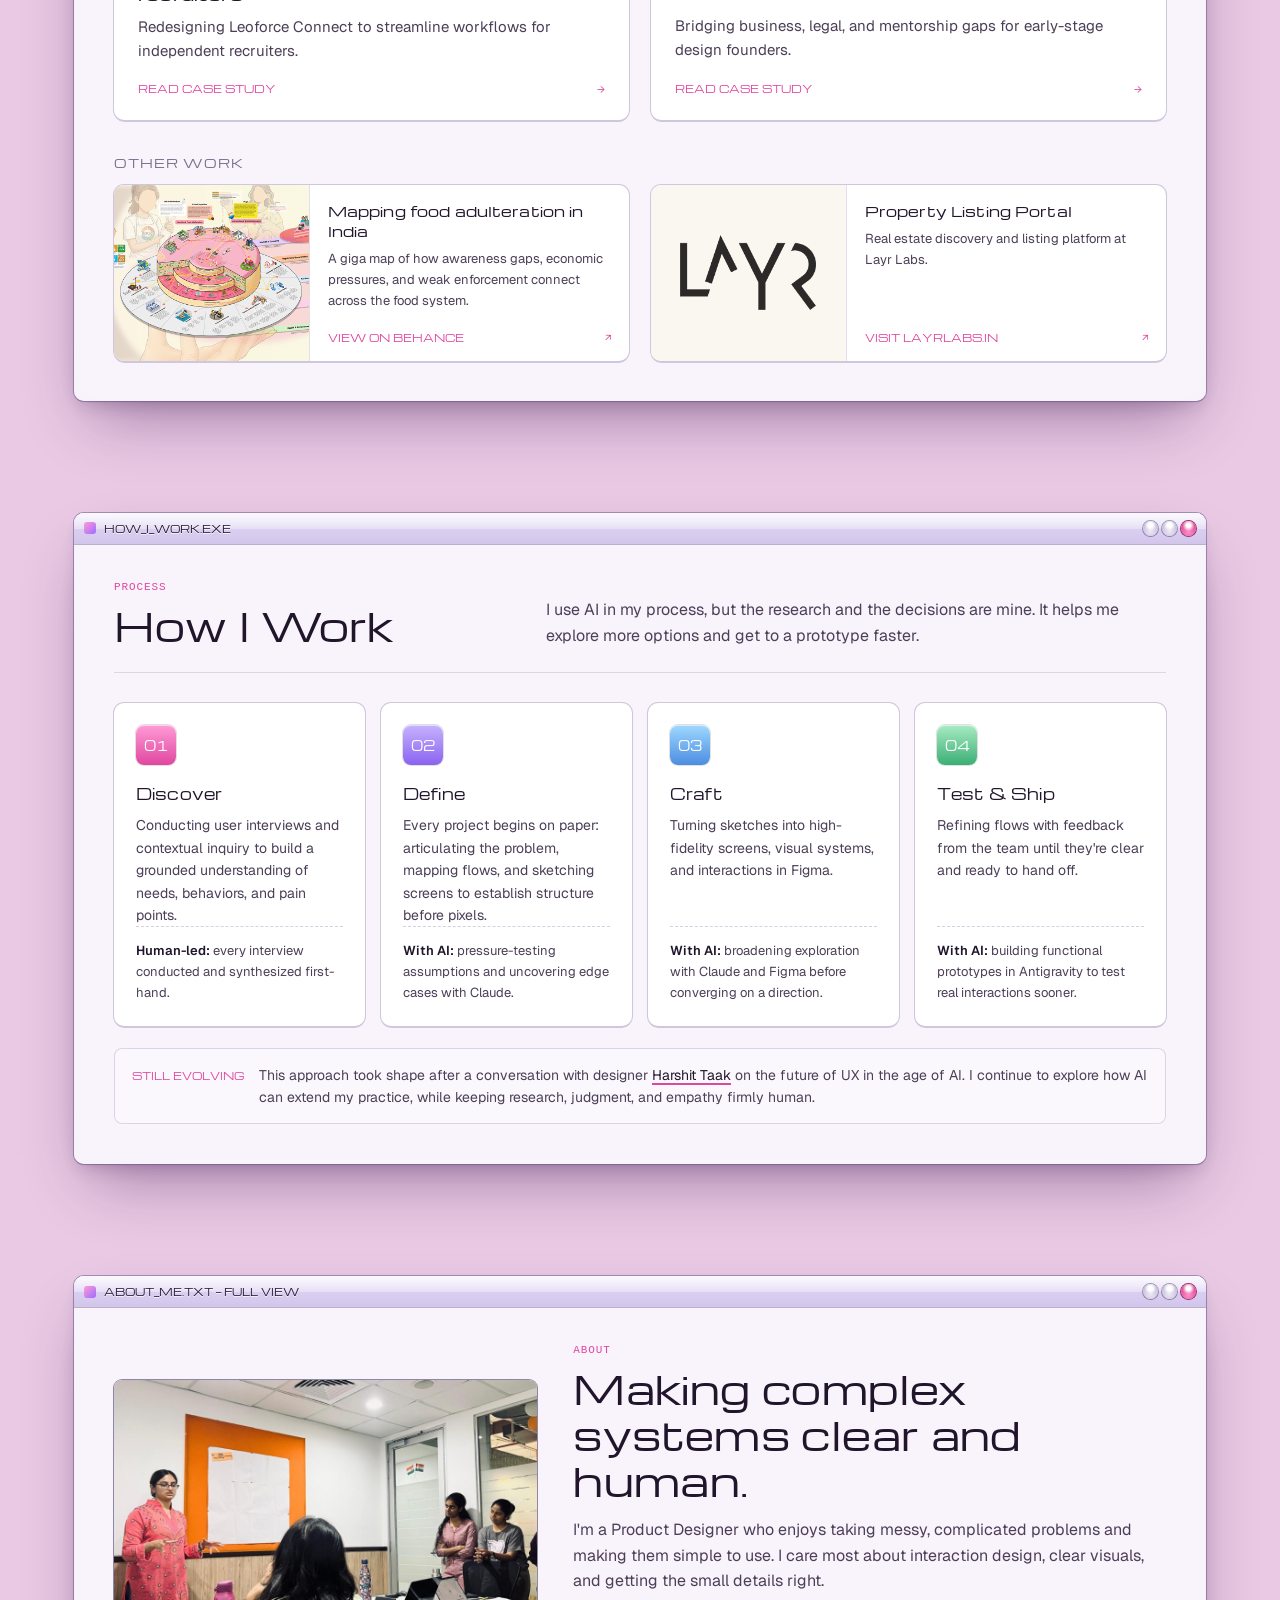
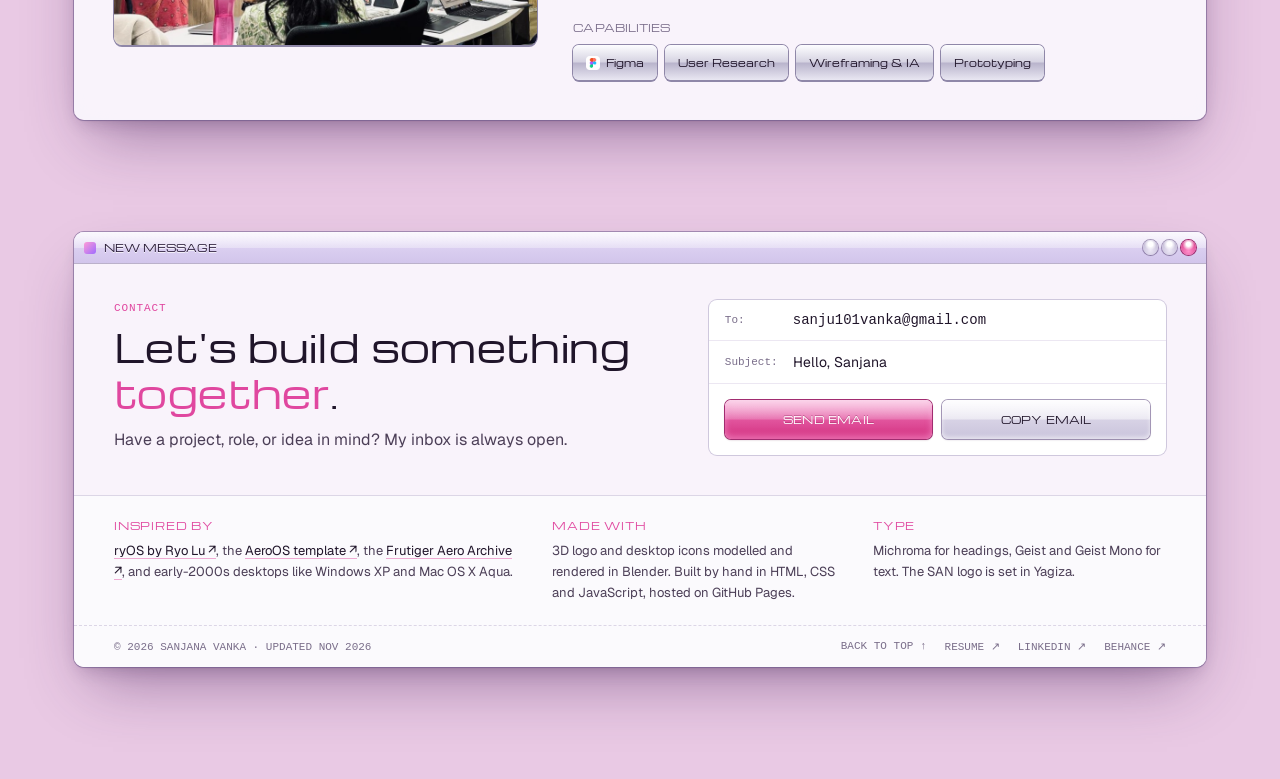
==== commit 6536590c: "Center the 3D logo and move the About window to the bottom-left Co-Authored-By: Claude Opus 5.5 <nor" ====
--- a/index.html
+++ b/index.html
@@ -10,7 +10,7 @@
     <link rel="preconnect" href="https://fonts.gstatic.com" crossorigin>
     <link href="https://fonts.googleapis.com/css2?family=Geist:wght@300..700&family=Geist+Mono:wght@400..600&family=Michroma&display=swap" rel="stylesheet">
     <link rel="preload" as="image" href="assets/images/san-still-hq.webp">
-    <link rel="stylesheet" href="assets/css/desktop.css?v=2.2">
+    <link rel="stylesheet" href="assets/css/desktop.css?v=2.3">
 </head>
 <body>
     <div class="floor" aria-hidden="true"></div>
--- a/assets/css/desktop.css
+++ b/assets/css/desktop.css
@@ -386,3 +386,9 @@
 .colophon a:hover { color: var(--pink); }
 .foot { border-top-style: dashed; }
 @media (max-width: 900px) { .colophon { grid-template-columns: 1fr; gap: 16px; padding: 18px 20px; } }
+
+/* Centered 3D logo; About window tucked bottom-left so it doesn't cover it */
+@media (min-width: 901px) {
+    .logo3d { left: 50%; top: 45%; }
+    .w-about { left: 136px; top: auto; bottom: 64px; }
+}
